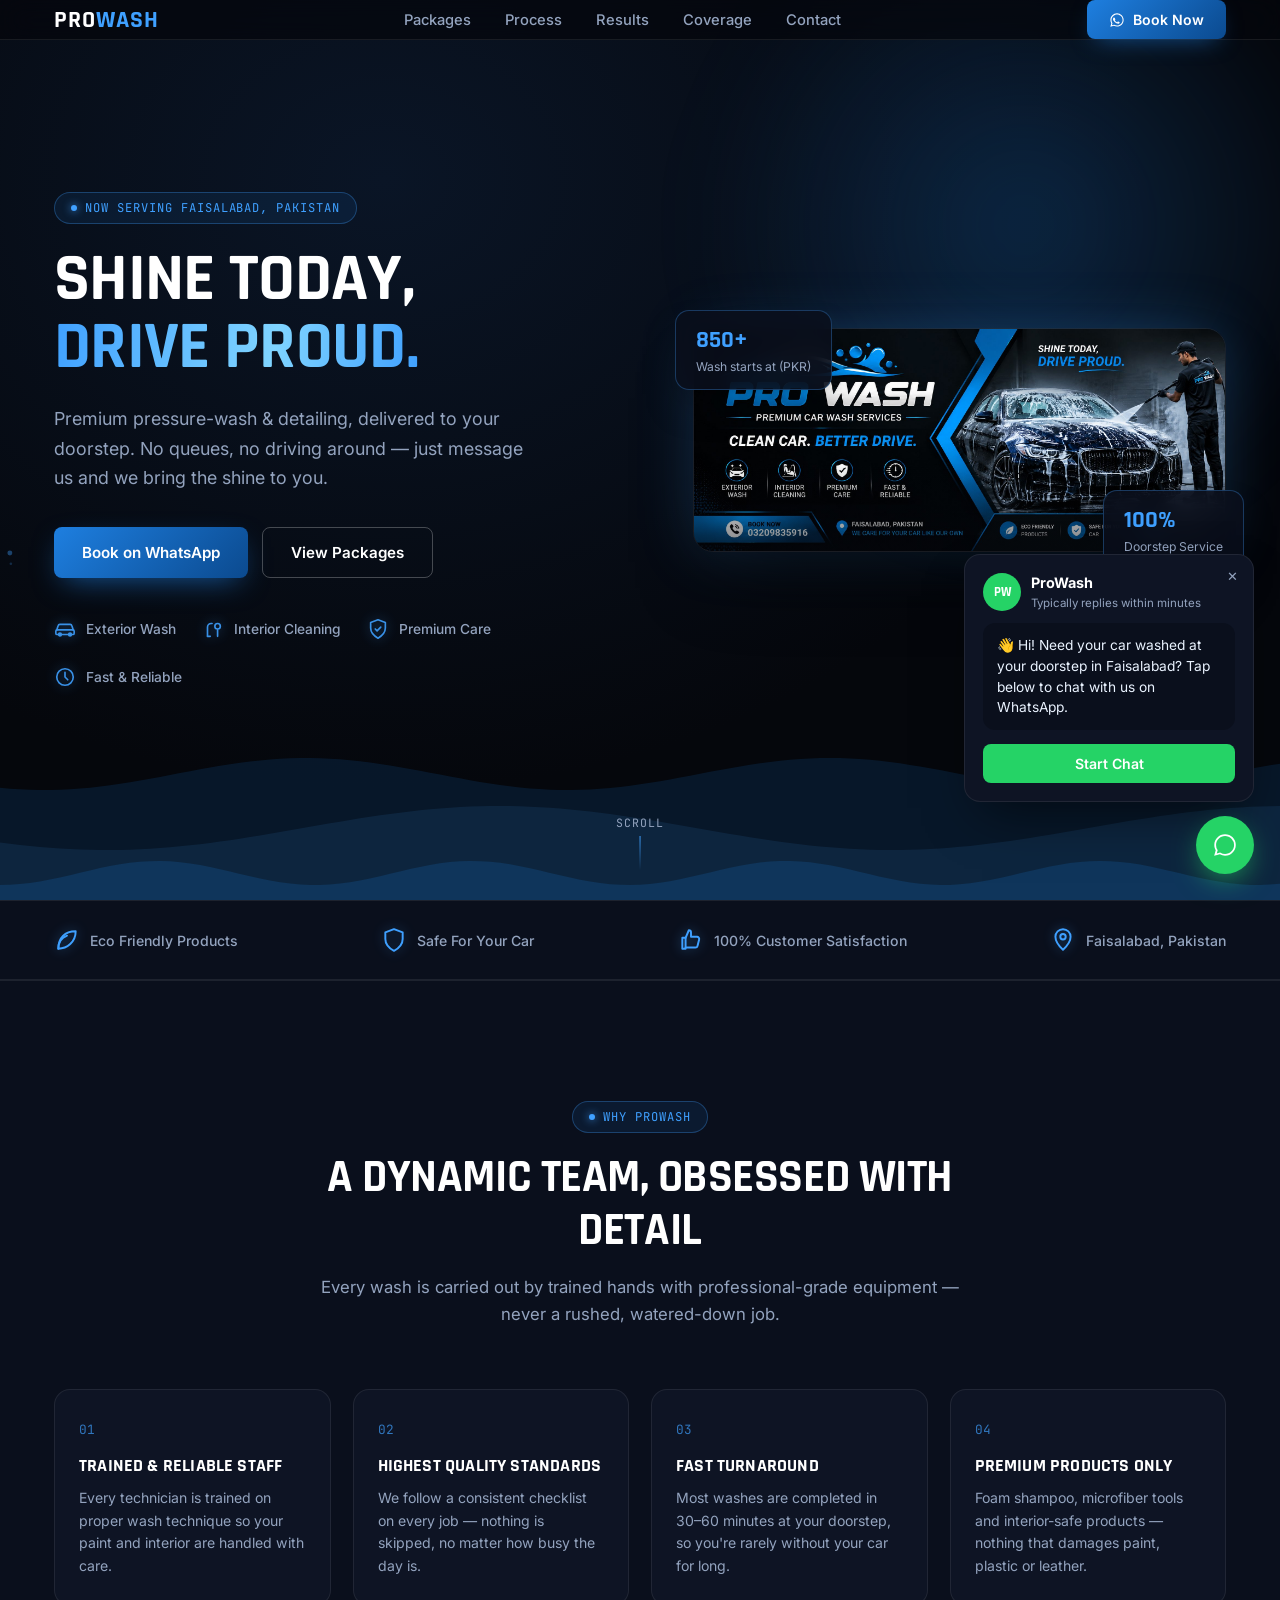
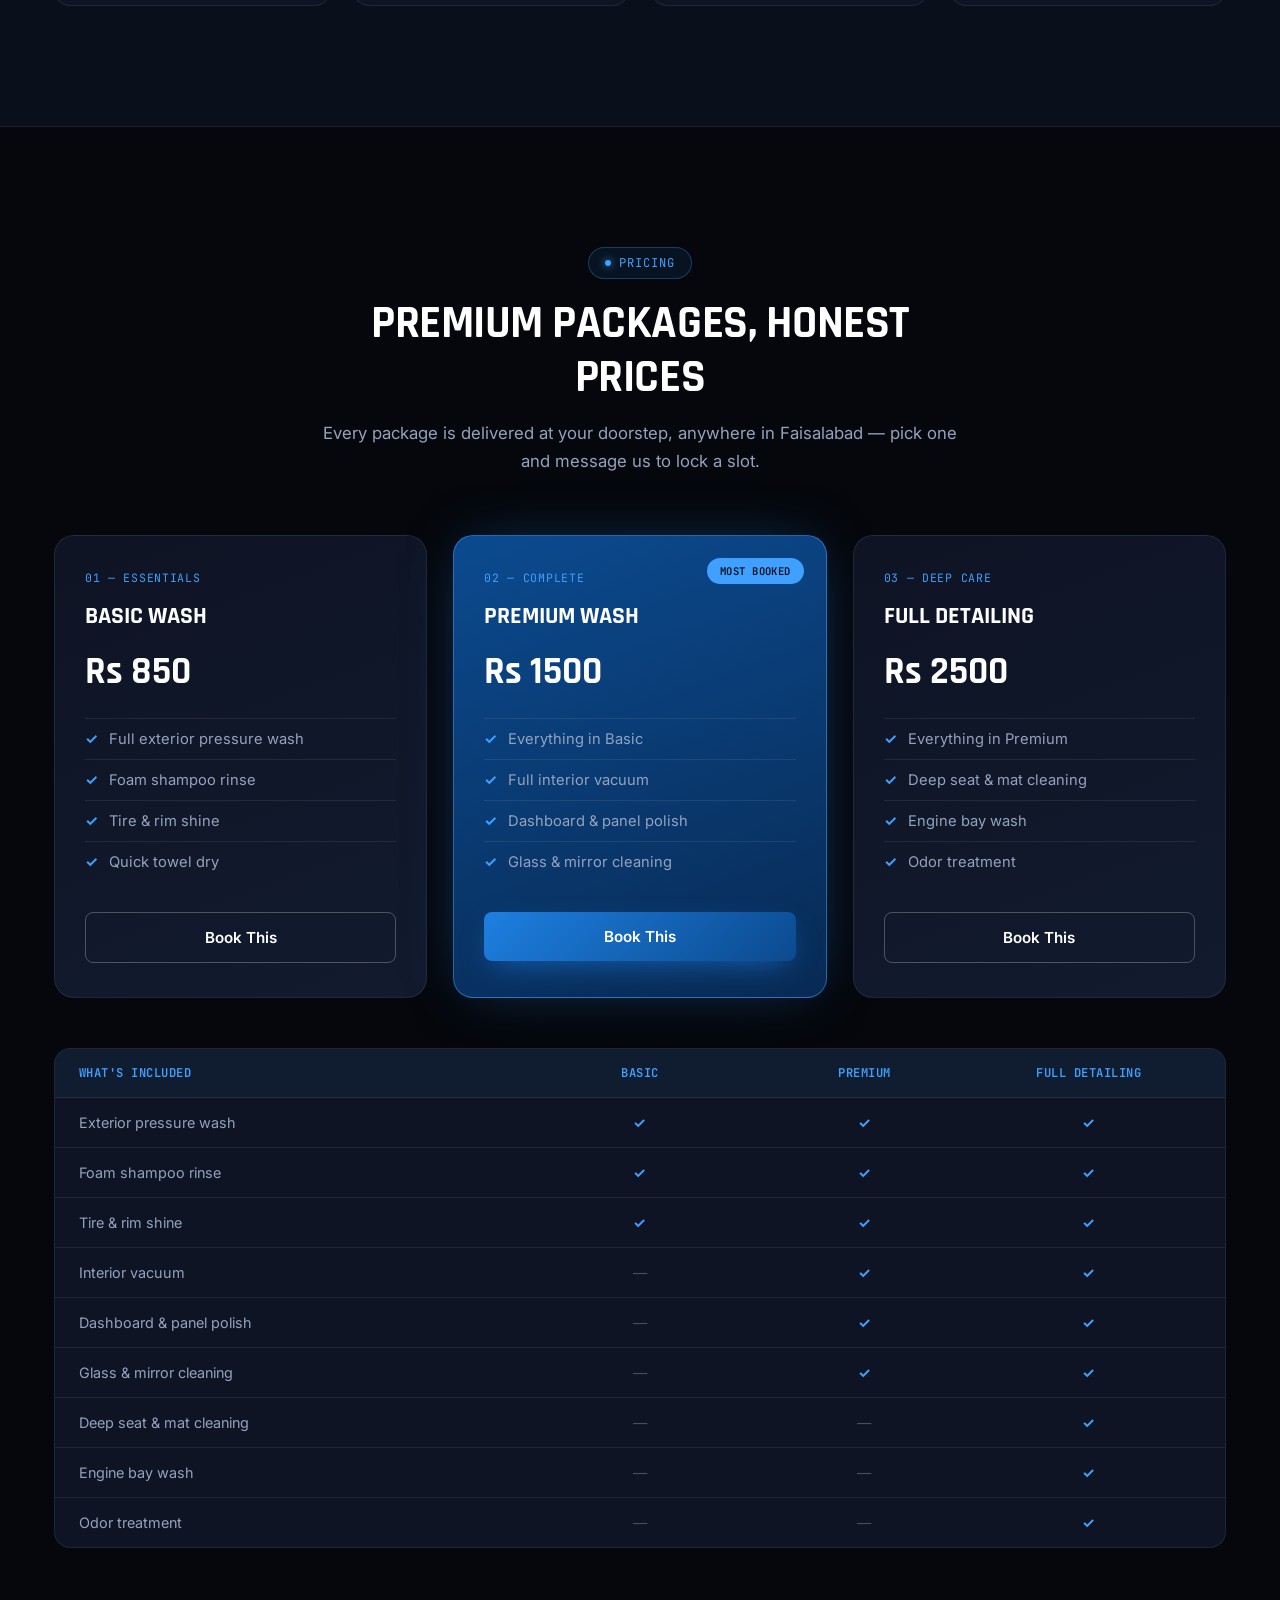
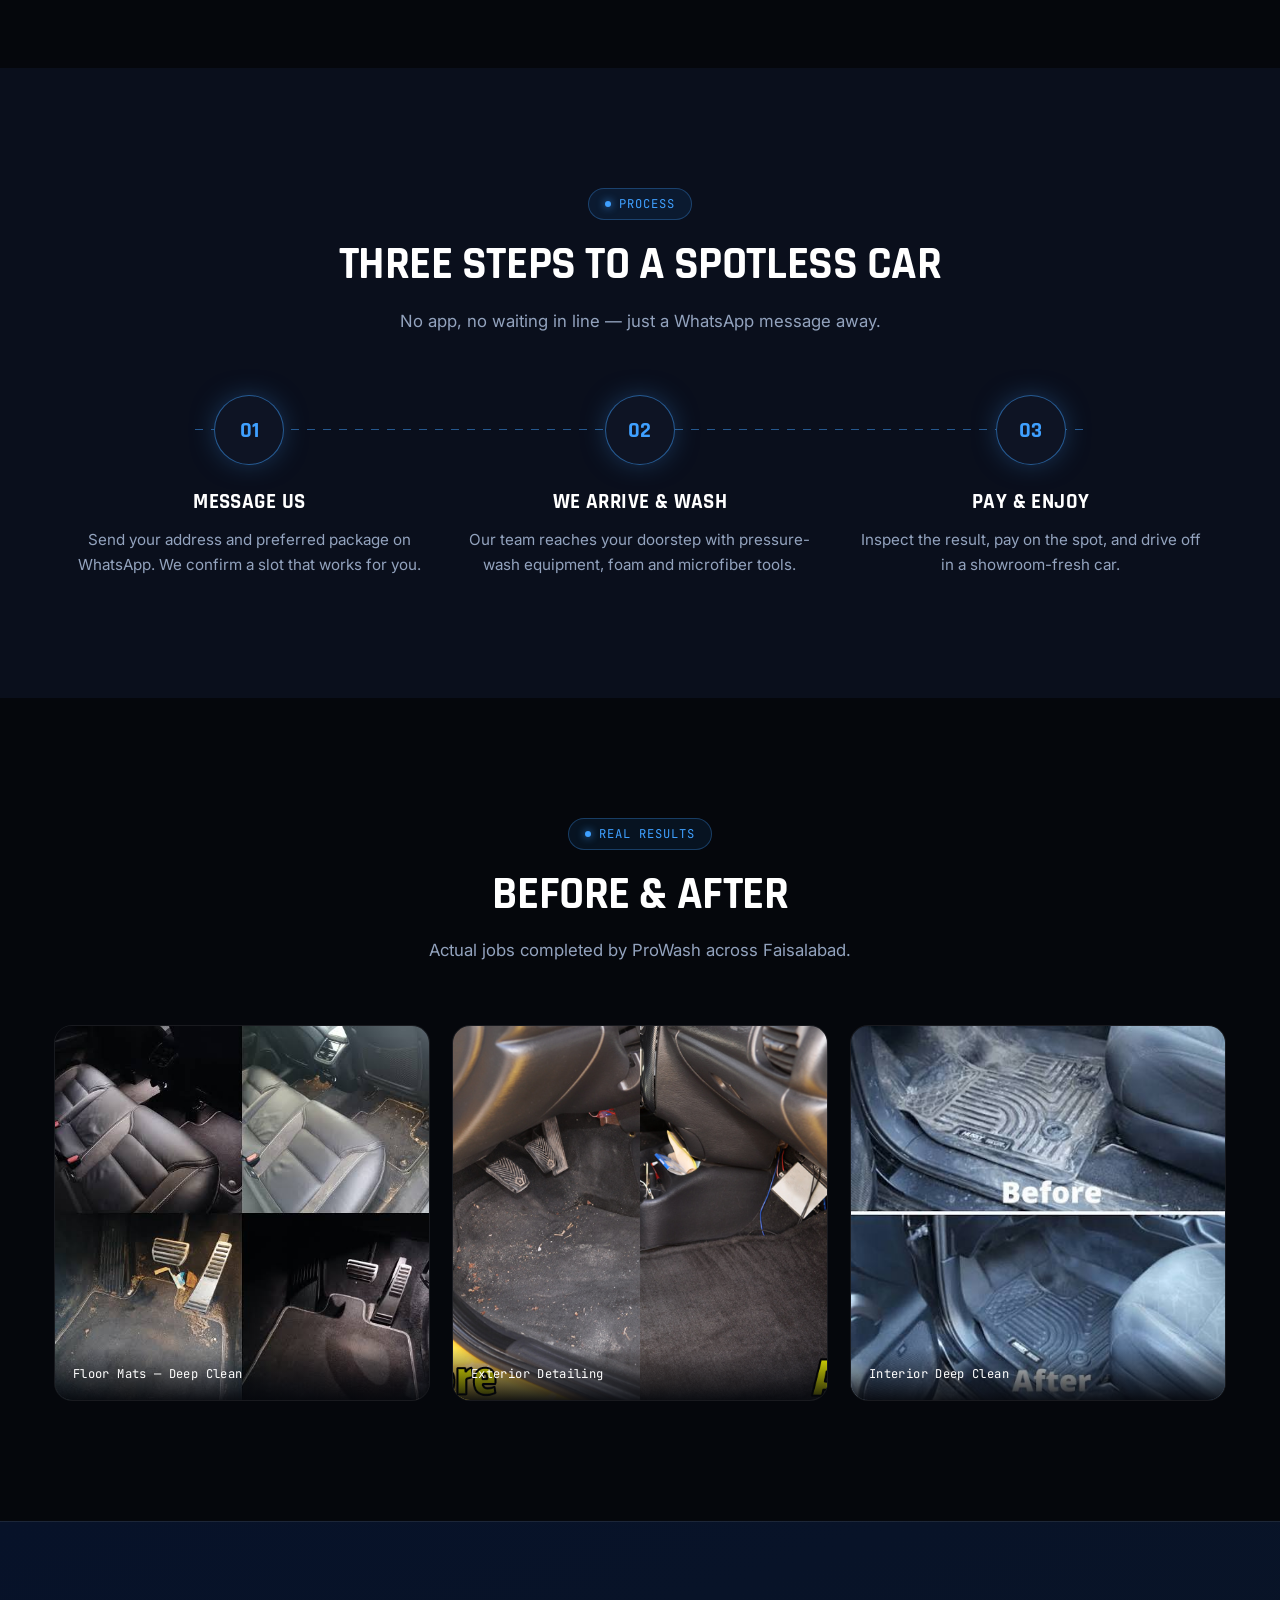
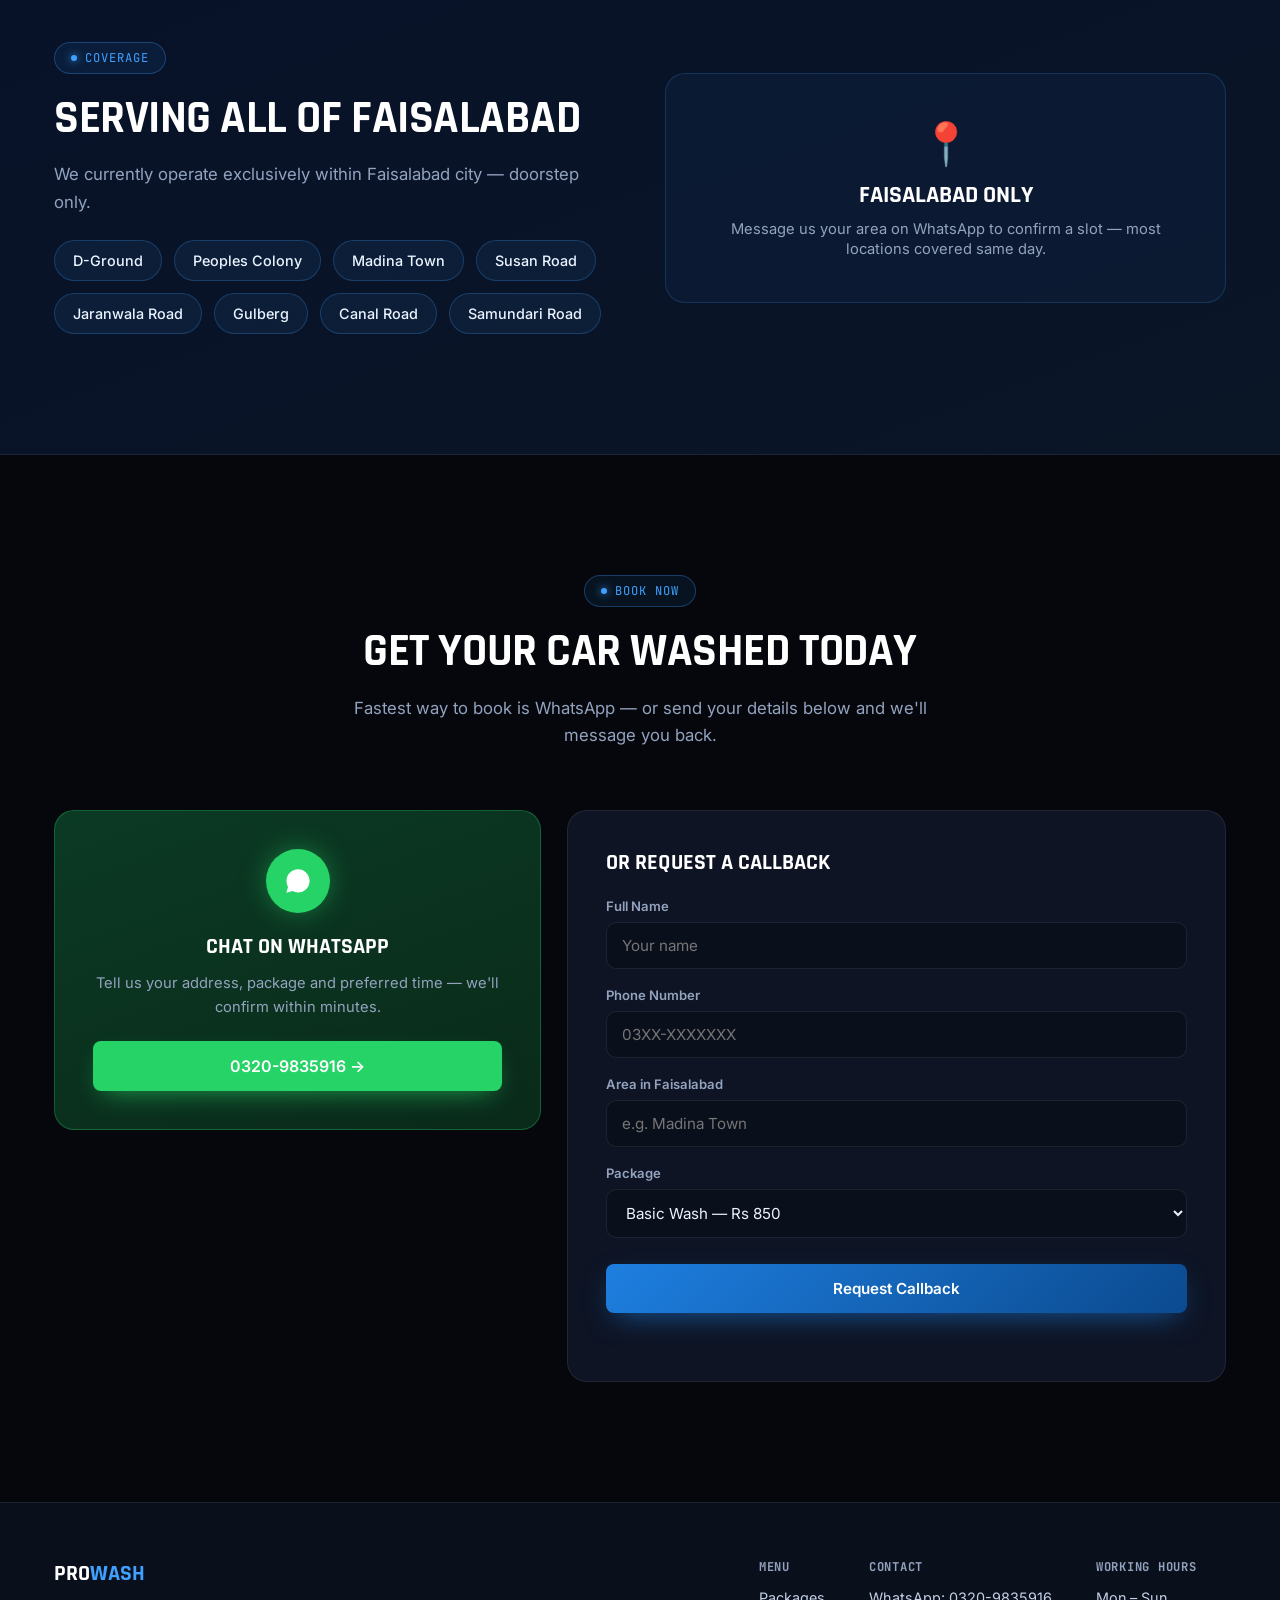
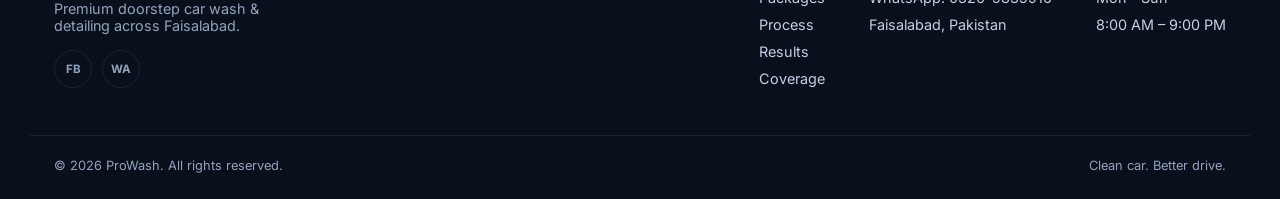
==== index.html @ 686633c8 "Add files via upload" ====
<!DOCTYPE html>
<html lang="en">
<head>
<meta charset="UTF-8">
<meta name="viewport" content="width=device-width, initial-scale=1.0">
<title>ProWash — Premium Doorstep Car Wash | Faisalabad</title>
<meta name="description" content="ProWash brings premium car wash & detailing to your doorstep anywhere in Faisalabad. Exterior wash, interior detailing, full valeting — book on WhatsApp.">
<link rel="icon" href="assets/images/favicon.png">
<link rel="preconnect" href="https://fonts.googleapis.com">
<link rel="preconnect" href="https://fonts.gstatic.com" crossorigin>
<link href="https://fonts.googleapis.com/css2?family=Rajdhani:wght@500;600;700&family=Inter:wght@400;500;600;700&family=JetBrains+Mono:wght@400;500;600&display=swap" rel="stylesheet">
<link rel="stylesheet" href="css/style.css">
</head>
<body>

<div class="loader" id="loader"><div class="loader-car">PRO<span>WASH</span></div></div>

<header id="header">
  <nav class="wrap">
    <a href="#top" class="logo">PRO<span>WASH</span></a>
    <div class="nav-links">
      <a href="#services">Packages</a>
      <a href="#how">Process</a>
      <a href="#gallery">Results</a>
      <a href="#area">Coverage</a>
      <a href="#book">Contact</a>
    </div>
    <a class="nav-cta" href="https://wa.me/923209835916?text=Hi%20ProWash%2C%20I%27d%20like%20to%20book%20a%20car%20wash" target="_blank" rel="noopener">
      <svg width="16" height="16" viewBox="0 0 24 24" fill="currentColor"><path d="M12.04 2c-5.46 0-9.91 4.45-9.91 9.91 0 1.75.46 3.45 1.32 4.95L2 22l5.25-1.38a9.9 9.9 0 0 0 4.79 1.22h.01c5.46 0 9.9-4.45 9.9-9.91 0-2.65-1.03-5.14-2.9-7.01A9.82 9.82 0 0 0 12.04 2m0 1.67c2.24 0 4.35.87 5.93 2.46a8.23 8.23 0 0 1 2.43 5.87c0 4.59-3.74 8.32-8.35 8.32a8.3 8.3 0 0 1-4.23-1.15l-.3-.18-3.12.82.83-3.04-.2-.31a8.23 8.23 0 0 1-1.28-4.43c0-4.59 3.74-8.36 8.29-8.36m-4.6 4.76c-.16 0-.42.06-.64.31-.22.24-.85.83-.85 2.02s.87 2.34.99 2.5c.12.16 1.7 2.72 4.2 3.71 2.08.83 2.5.66 2.95.62.45-.04 1.46-.6 1.66-1.17.2-.58.2-1.08.14-1.18-.06-.1-.22-.16-.45-.28-.24-.12-1.4-.7-1.61-.78-.22-.08-.38-.12-.53.12-.16.24-.61.78-.75.94-.14.16-.27.18-.51.06-.24-.12-1.02-.38-1.94-1.2-.72-.64-1.2-1.44-1.35-1.68-.14-.24-.02-.37.1-.49.12-.12.24-.28.36-.42.12-.14.16-.24.24-.4.08-.16.04-.31-.02-.43-.06-.12-.53-1.3-.74-1.78-.19-.46-.39-.4-.53-.4h-.02"/></svg>
      Book Now
    </a>
    <button class="burger" id="burger" aria-label="Menu">☰</button>
  </nav>
  <div class="mobile-menu" id="mobileMenu">
    <a href="#services">Packages</a>
    <a href="#how">Process</a>
    <a href="#gallery">Results</a>
    <a href="#area">Coverage</a>
    <a href="#book">Contact</a>
  </div>
</header>

<main id="top">

  <!-- HERO -->
  <section class="hero">
    <canvas id="hero-canvas"></canvas>
    <div class="hero-glow"></div>
    <div class="hero-inner wrap">
      <div class="hero-copy">
        <div class="eyebrow reveal"><span class="dot"></span> Now serving Faisalabad, Pakistan</div>
        <h1 class="reveal">Shine today,<br><span class="grad-text">drive proud.</span></h1>
        <p class="lead reveal">Premium pressure-wash &amp; detailing, delivered to your doorstep. No queues, no driving around — just message us and we bring the shine to you.</p>
        <div class="hero-ctas reveal">
          <a class="btn btn-primary" href="https://wa.me/923209835916?text=Hi%20ProWash%2C%20I%27d%20like%20to%20book%20a%20car%20wash" target="_blank" rel="noopener">Book on WhatsApp</a>
          <a class="btn btn-ghost" href="#services">View Packages</a>
        </div>
        <div class="hero-features reveal">
          <div class="hf"><img src="assets/images/icon-exterior.svg" alt="" width="22" height="22" loading="lazy"><span>Exterior Wash</span></div>
          <div class="hf"><img src="assets/images/icon-interior.svg" alt="" width="22" height="22" loading="lazy"><span>Interior Cleaning</span></div>
          <div class="hf"><img src="assets/images/icon-shield.svg" alt="" width="22" height="22" loading="lazy"><span>Premium Care</span></div>
          <div class="hf"><img src="assets/images/icon-fast.svg" alt="" width="22" height="22" loading="lazy"><span>Fast &amp; Reliable</span></div>
        </div>
      </div>
      <div class="hero-visual reveal">
        <div class="img-frame">
          <img src="assets/images/banner.jpg" alt="ProWash technician foam-washing a car in Faisalabad" loading="eager" class="fade-img">
        </div>
        <div class="float-card fc1">
          <b>850+</b><span>Wash starts at (PKR)</span>
        </div>
        <div class="float-card fc2">
          <b>100%</b><span>Doorstep Service</span>
        </div>
      </div>
    </div>
    <div class="scroll-cue"><span>SCROLL</span><span class="line"></span></div>
  </section>

  <!-- TRUST STRIP -->
  <section class="trust-strip">
    <div class="wrap trust-grid">
      <div class="trust-item reveal"><img src="assets/images/icon-leaf.svg" alt="" width="26" height="26" loading="lazy"><span>Eco Friendly Products</span></div>
      <div class="trust-item reveal"><img src="assets/images/icon-shield2.svg" alt="" width="26" height="26" loading="lazy"><span>Safe For Your Car</span></div>
      <div class="trust-item reveal"><img src="assets/images/icon-thumb.svg" alt="" width="26" height="26" loading="lazy"><span>100% Customer Satisfaction</span></div>
      <div class="trust-item reveal"><img src="assets/images/icon-pin.svg" alt="" width="26" height="26" loading="lazy"><span>Faisalabad, Pakistan</span></div>
    </div>
  </section>

  <!-- WHY CHOOSE US -->
  <section class="why">
    <div class="wrap">
      <div class="section-head reveal">
        <div class="eyebrow"><span class="dot"></span> Why ProWash</div>
        <h2>A dynamic team, obsessed with detail</h2>
        <p>Every wash is carried out by trained hands with professional-grade equipment — never a rushed, watered-down job.</p>
      </div>
      <div class="why-grid">
        <div class="why-card reveal">
          <span class="why-num">01</span>
          <h3>Trained &amp; Reliable Staff</h3>
          <p>Every technician is trained on proper wash technique so your paint and interior are handled with care.</p>
        </div>
        <div class="why-card reveal">
          <span class="why-num">02</span>
          <h3>Highest Quality Standards</h3>
          <p>We follow a consistent checklist on every job — nothing is skipped, no matter how busy the day is.</p>
        </div>
        <div class="why-card reveal">
          <span class="why-num">03</span>
          <h3>Fast Turnaround</h3>
          <p>Most washes are completed in 30–60 minutes at your doorstep, so you're rarely without your car for long.</p>
        </div>
        <div class="why-card reveal">
          <span class="why-num">04</span>
          <h3>Premium Products Only</h3>
          <p>Foam shampoo, microfiber tools and interior-safe products — nothing that damages paint, plastic or leather.</p>
        </div>
      </div>
    </div>
  </section>

  <!-- SERVICES -->
  <section class="services" id="services">
    <div class="wrap">
      <div class="section-head reveal">
        <div class="eyebrow"><span class="dot"></span> Pricing</div>
        <h2>Premium packages, honest prices</h2>
        <p>Every package is delivered at your doorstep, anywhere in Faisalabad — pick one and message us to lock a slot.</p>
      </div>
      <div class="cards3">
        <div class="pcard reveal">
          <span class="ptag">01 — Essentials</span>
          <div class="pname">Basic Wash</div>
          <div class="price">Rs 850</div>
          <ul>
            <li>Full exterior pressure wash</li>
            <li>Foam shampoo rinse</li>
            <li>Tire &amp; rim shine</li>
            <li>Quick towel dry</li>
          </ul>
          <a class="btn btn-ghost" href="https://wa.me/923209835916?text=Hi%2C%20I%27d%20like%20to%20book%20the%20Basic%20Wash%20(Rs%20850)" target="_blank" rel="noopener">Book This</a>
        </div>
        <div class="pcard featured reveal">
          <span class="badge">Most Booked</span>
          <span class="ptag">02 — Complete</span>
          <div class="pname">Premium Wash</div>
          <div class="price">Rs 1500</div>
          <ul>
            <li>Everything in Basic</li>
            <li>Full interior vacuum</li>
            <li>Dashboard &amp; panel polish</li>
            <li>Glass &amp; mirror cleaning</li>
          </ul>
          <a class="btn btn-primary" href="https://wa.me/923209835916?text=Hi%2C%20I%27d%20like%20to%20book%20the%20Premium%20Wash%20(Rs%201500)" target="_blank" rel="noopener">Book This</a>
        </div>
        <div class="pcard reveal">
          <span class="ptag">03 — Deep Care</span>
          <div class="pname">Full Detailing</div>
          <div class="price">Rs 2500</div>
          <ul>
            <li>Everything in Premium</li>
            <li>Deep seat &amp; mat cleaning</li>
            <li>Engine bay wash</li>
            <li>Odor treatment</li>
          </ul>
          <a class="btn btn-ghost" href="https://wa.me/923209835916?text=Hi%2C%20I%27d%20like%20to%20book%20the%20Full%20Detailing%20(Rs%202500)" target="_blank" rel="noopener">Book This</a>
        </div>
      </div>

      <div class="service-table reveal">
        <div class="st-row st-head">
          <span>What's Included</span>
          <span>Basic</span>
          <span>Premium</span>
          <span>Full Detailing</span>
        </div>
        <div class="st-row"><span>Exterior pressure wash</span><span class="yes">✓</span><span class="yes">✓</span><span class="yes">✓</span></div>
        <div class="st-row"><span>Foam shampoo rinse</span><span class="yes">✓</span><span class="yes">✓</span><span class="yes">✓</span></div>
        <div class="st-row"><span>Tire &amp; rim shine</span><span class="yes">✓</span><span class="yes">✓</span><span class="yes">✓</span></div>
        <div class="st-row"><span>Interior vacuum</span><span class="no">—</span><span class="yes">✓</span><span class="yes">✓</span></div>
        <div class="st-row"><span>Dashboard &amp; panel polish</span><span class="no">—</span><span class="yes">✓</span><span class="yes">✓</span></div>
        <div class="st-row"><span>Glass &amp; mirror cleaning</span><span class="no">—</span><span class="yes">✓</span><span class="yes">✓</span></div>
        <div class="st-row"><span>Deep seat &amp; mat cleaning</span><span class="no">—</span><span class="no">—</span><span class="yes">✓</span></div>
        <div class="st-row"><span>Engine bay wash</span><span class="no">—</span><span class="no">—</span><span class="yes">✓</span></div>
        <div class="st-row"><span>Odor treatment</span><span class="no">—</span><span class="no">—</span><span class="yes">✓</span></div>
      </div>
    </div>
  </section>

  <!-- HOW -->
  <section class="how" id="how">
    <div class="wrap">
      <div class="section-head reveal">
        <div class="eyebrow"><span class="dot"></span> Process</div>
        <h2>Three steps to a spotless car</h2>
        <p>No app, no waiting in line — just a WhatsApp message away.</p>
      </div>
      <div class="steps">
        <div class="step reveal">
          <div class="num">01</div>
          <h3>Message Us</h3>
          <p>Send your address and preferred package on WhatsApp. We confirm a slot that works for you.</p>
        </div>
        <div class="step reveal">
          <div class="num">02</div>
          <h3>We Arrive &amp; Wash</h3>
          <p>Our team reaches your doorstep with pressure-wash equipment, foam and microfiber tools.</p>
        </div>
        <div class="step reveal">
          <div class="num">03</div>
          <h3>Pay &amp; Enjoy</h3>
          <p>Inspect the result, pay on the spot, and drive off in a showroom-fresh car.</p>
        </div>
      </div>
    </div>
  </section>

  <!-- GALLERY -->
  <section class="gallery" id="gallery">
    <div class="wrap">
      <div class="section-head reveal">
        <div class="eyebrow"><span class="dot"></span> Real Results</div>
        <h2>Before &amp; after</h2>
        <p>Actual jobs completed by ProWash across Faisalabad.</p>
      </div>
      <div class="gal-grid">
        <div class="gal-item reveal">
          <img src="assets/images/images__2_.jpg" alt="Car floor mats before and after cleaning" loading="lazy" class="fade-img">
          <div class="gcap">Floor Mats — Deep Clean</div>
        </div>
        <div class="gal-item reveal">
          <img src="assets/images/auto-cleaning-before-after.jpg" alt="Car boot and tail light before and after detailing" loading="lazy" class="fade-img">
          <div class="gcap">Exterior Detailing</div>
        </div>
        <div class="gal-item reveal">
          <img src="assets/images/images__3_.jpg" alt="Car foot well before and after cleaning" loading="lazy" class="fade-img">
          <div class="gcap">Interior Deep Clean</div>
        </div>
      </div>
    </div>
  </section>

  <!-- AREA -->
  <section class="area" id="area">
    <div class="wrap area-grid">
      <div>
        <div class="section-head reveal" style="text-align:left;margin:0 0 24px;">
          <div class="eyebrow"><span class="dot"></span> Coverage</div>
          <h2>Serving all of Faisalabad</h2>
          <p>We currently operate exclusively within Faisalabad city — doorstep only.</p>
        </div>
        <div class="area-list reveal">
          <span class="area-chip">D-Ground</span>
          <span class="area-chip">Peoples Colony</span>
          <span class="area-chip">Madina Town</span>
          <span class="area-chip">Susan Road</span>
          <span class="area-chip">Jaranwala Road</span>
          <span class="area-chip">Gulberg</span>
          <span class="area-chip">Canal Road</span>
          <span class="area-chip">Samundari Road</span>
        </div>
      </div>
      <div class="area-visual reveal">
        <div class="pin">📍</div>
        <b>Faisalabad Only</b>
        <span>Message us your area on WhatsApp to confirm a slot — most locations covered same day.</span>
      </div>
    </div>
  </section>

  <!-- BOOKING -->
  <section class="booking" id="book">
    <div class="wrap">
      <div class="section-head reveal">
        <div class="eyebrow"><span class="dot"></span> Book Now</div>
        <h2>Get your car washed today</h2>
        <p>Fastest way to book is WhatsApp — or send your details below and we'll message you back.</p>
      </div>
      <div class="book-grid">
        <div class="wa-card reveal">
          <div class="icon">
            <svg width="28" height="28" viewBox="0 0 24 24" fill="currentColor"><path d="M12.04 2c-5.46 0-9.91 4.45-9.91 9.91 0 1.75.46 3.45 1.32 4.95L2 22l5.25-1.38a9.9 9.9 0 0 0 4.79 1.22h.01c5.46 0 9.9-4.45 9.9-9.91 0-2.65-1.03-5.14-2.9-7.01A9.82 9.82 0 0 0 12.04 2"/></svg>
          </div>
          <h3>Chat on WhatsApp</h3>
          <p>Tell us your address, package and preferred time — we'll confirm within minutes.</p>
          <a class="wa-btn" href="https://wa.me/923209835916?text=Hi%20ProWash%2C%20I%27d%20like%20to%20book%20a%20car%20wash" target="_blank" rel="noopener">0320-9835916 →</a>
        </div>
        <div class="form-card reveal">
          <h3>Or request a callback</h3>
          <form action="https://formspree.io/f/mqerlodj" method="POST" id="bookForm">
            <div class="form-row">
              <label>Full Name</label>
              <input type="text" name="name" placeholder="Your name" required>
            </div>
            <div class="form-row">
              <label>Phone Number</label>
              <input type="tel" name="phone" placeholder="03XX-XXXXXXX" required>
            </div>
            <div class="form-row">
              <label>Area in Faisalabad</label>
              <input type="text" name="area" placeholder="e.g. Madina Town" required>
            </div>
            <div class="form-row">
              <label>Package</label>
              <select name="package">
                <option>Basic Wash — Rs 850</option>
                <option>Premium Wash — Rs 1500</option>
                <option>Full Detailing — Rs 2500</option>
              </select>
            </div>
            <button class="btn btn-primary" type="submit">Request Callback</button>
            <p class="form-status" id="formStatus"></p>
          </form>
        </div>
      </div>
    </div>
  </section>

</main>

<footer>
  <div class="wrap foot-grid">
    <div>
      <div class="foot-logo">PRO<span>WASH</span></div>
      <p>Premium doorstep car wash &amp; detailing across Faisalabad.</p>
      <div class="foot-social">
        <a href="https://www.facebook.com/profile.php?id=61592198367920" aria-label="Facebook" target="_blank" rel="noopener">FB</a>
        <a href="https://wa.me/923209835916" aria-label="WhatsApp" target="_blank" rel="noopener">WA</a>
      </div>
    </div>
    <div class="foot-links">
      <div class="foot-col">
        <h4>Menu</h4>
        <a href="#services">Packages</a>
        <a href="#how">Process</a>
        <a href="#gallery">Results</a>
        <a href="#area">Coverage</a>
      </div>
      <div class="foot-col">
        <h4>Contact</h4>
        <a href="https://wa.me/923209835916" target="_blank" rel="noopener">WhatsApp: 0320-9835916</a>
        <p>Faisalabad, Pakistan</p>
      </div>
      <div class="foot-col">
        <h4>Working Hours</h4>
        <p>Mon – Sun</p>
        <p>8:00 AM – 9:00 PM</p>
      </div>
    </div>
  </div>
  <div class="wrap foot-bottom">
    <span>© 2026 ProWash. All rights reserved.</span>
    <span>Clean car. Better drive.</span>
  </div>
</footer>

<div class="wa-widget" id="waWidget">
  <div class="wa-bubble" id="waBubble">
    <button class="wa-bubble-close" id="waBubbleClose" aria-label="Close">✕</button>
    <div class="wa-bubble-head">
      <div class="wa-avatar">PW</div>
      <div>
        <b>ProWash</b>
        <span>Typically replies within minutes</span>
      </div>
    </div>
    <div class="wa-bubble-msg">
      👋 Hi! Need your car washed at your doorstep in Faisalabad? Tap below to chat with us on WhatsApp.
    </div>
    <a class="wa-bubble-btn" href="https://wa.me/923209835916?text=Hi%20ProWash%2C%20I%27d%20like%20to%20book%20a%20car%20wash" target="_blank" rel="noopener">Start Chat</a>
  </div>
  <a class="wa-float" href="https://wa.me/923209835916?text=Hi%20ProWash%2C%20I%27d%20like%20to%20book%20a%20car%20wash" target="_blank" rel="noopener" aria-label="Chat on WhatsApp">
    <svg width="26" height="26" viewBox="0 0 24 24" fill="currentColor"><path d="M12.04 2c-5.46 0-9.91 4.45-9.91 9.91 0 1.75.46 3.45 1.32 4.95L2 22l5.25-1.38a9.9 9.9 0 0 0 4.79 1.22h.01c5.46 0 9.9-4.45 9.9-9.91 0-2.65-1.03-5.14-2.9-7.01A9.82 9.82 0 0 0 12.04 2m0 1.67c2.24 0 4.35.87 5.93 2.46a8.23 8.23 0 0 1 2.43 5.87c0 4.59-3.74 8.32-8.35 8.32a8.3 8.3 0 0 1-4.23-1.15l-.3-.18-3.12.82.83-3.04-.2-.31a8.23 8.23 0 0 1-1.28-4.43c0-4.59 3.74-8.36 8.29-8.36"/></svg>
  </a>
</div>

<!-- LIGHTBOX -->
<div class="lightbox" id="lightbox">
  <button class="lightbox-close" id="lightboxClose" aria-label="Close image">✕</button>
  <img src="" alt="" id="lightboxImg">
</div>

<script src="js/main.js" defer></script>
</body>
</html>
---- css/style.css ----
/* ==========================================================
   ProWash — Premium theme
   ========================================================== */
:root{
  --bg: #05070C;
  --bg-soft: #0A0F1C;
  --panel: #0E1424;
  --panel-2: #121A2E;
  --blue: #1E7FE0;
  --blue-bright: #3FA0FF;
  --blue-deep: #0B4A8F;
  --ice: #EAF3FF;
  --white: #FFFFFF;
  --muted: #93A3BE;
  --line: rgba(255,255,255,0.08);
  --font-display: 'Rajdhani', sans-serif;
  --font-body: 'Inter', sans-serif;
  --font-mono: 'JetBrains Mono', monospace;
  --shadow-glow: 0 0 60px -10px rgba(63,160,255,0.35);
}
*{margin:0;padding:0;box-sizing:border-box;}
html{scroll-behavior:smooth;}
body{
  font-family:var(--font-body);
  background:var(--bg);
  color:var(--ice);
  overflow-x:hidden;
  -webkit-font-smoothing:antialiased;
}
img{max-width:100%;display:block;}
a{text-decoration:none;color:inherit;}
.wrap{max-width:1220px;margin:0 auto;padding:0 24px;}
::selection{background:var(--blue);color:#fff;}

/* image fade-in on load */
.fade-img{opacity:0;transition:opacity .6s ease;}
.fade-img.loaded{opacity:1;}

/* ---------- LOADER ---------- */
.loader{
  position:fixed;inset:0;background:var(--bg);z-index:9999;
  display:flex;align-items:center;justify-content:center;
  transition:opacity .5s ease, visibility .5s ease;
}
.loader.hide{opacity:0;visibility:hidden;}
.loader-car{
  font-family:var(--font-display);font-weight:700;font-size:2rem;letter-spacing:0.08em;
  color:#fff;position:relative;
}
.loader-car span{color:var(--blue-bright);}
.loader-car::after{
  content:'';position:absolute;left:0;bottom:-10px;height:2px;width:100%;
  background:var(--blue-bright);
  animation:loadbar 1.1s ease-in-out infinite;
  box-shadow:0 0 12px var(--blue-bright);
}
@keyframes loadbar{
  0%{transform:scaleX(0);transform-origin:left;}
  50%{transform:scaleX(1);transform-origin:left;}
  51%{transform-origin:right;}
  100%{transform:scaleX(0);transform-origin:right;}
}

/* ---------- HEADER ---------- */
header{
  position:fixed;top:0;left:0;right:0;z-index:100;
  background:rgba(5,7,12,0.7);
  backdrop-filter:blur(14px);
  border-bottom:1px solid var(--line);
  transition:background .3s ease, border-color .3s ease;
}
header.scrolled{background:rgba(5,7,12,0.92);}
nav{
  display:flex;align-items:center;justify-content:space-between;
  padding:18px 24px;max-width:1220px;margin:0 auto;
}
.logo{
  font-family:var(--font-display);font-weight:700;font-size:1.5rem;letter-spacing:0.04em;
  color:#fff;
}
.logo span{color:var(--blue-bright);}
.nav-links{display:flex;gap:34px;font-weight:500;font-size:0.92rem;color:var(--muted);}
.nav-links a{position:relative;transition:color .2s ease;}
.nav-links a::after{
  content:'';position:absolute;bottom:-6px;left:0;width:0;height:1px;background:var(--blue-bright);
  transition:width .25s ease;
}
.nav-links a:hover{color:#fff;}
.nav-links a:hover::after{width:100%;}
.nav-cta{
  background:linear-gradient(135deg,var(--blue),var(--blue-deep));color:#fff;padding:11px 22px;border-radius:8px;
  font-weight:600;font-size:0.88rem;display:flex;align-items:center;gap:8px;
  box-shadow:0 8px 24px -10px rgba(30,127,224,0.7);transition:transform .2s ease, box-shadow .2s ease;
}
.nav-cta:hover{transform:translateY(-2px);box-shadow:0 12px 30px -8px rgba(30,127,224,0.9);}
.burger{display:none;font-size:1.5rem;color:#fff;background:none;border:none;cursor:pointer;}
.mobile-menu{
  display:none;flex-direction:column;background:var(--bg-soft);border-top:1px solid var(--line);
  padding:16px 24px;gap:16px;
}
.mobile-menu.open{display:flex;}
.mobile-menu a{color:var(--muted);font-weight:500;font-size:0.95rem;}

/* ---------- HERO ---------- */
.hero{
  position:relative;min-height:100vh;display:flex;align-items:center;
  padding-top:100px;overflow:hidden;
  background:radial-gradient(ellipse at 30% 20%, #0A1526 0%, var(--bg) 60%);
}
#hero-canvas{position:absolute;inset:0;width:100%;height:100%;z-index:0;opacity:0.85;}
.hero-glow{
  position:absolute;top:-10%;right:-10%;width:60%;height:70%;
  background:radial-gradient(circle, rgba(30,127,224,0.25), transparent 65%);
  filter:blur(40px);z-index:0;pointer-events:none;
}
.hero-inner{
  position:relative;z-index:2;display:grid;grid-template-columns:1.05fr 0.95fr;gap:50px;align-items:center;width:100%;
}
.eyebrow{
  font-family:var(--font-mono);font-size:0.76rem;letter-spacing:0.08em;text-transform:uppercase;
  color:var(--blue-bright);background:rgba(30,127,224,0.1);border:1px solid rgba(63,160,255,0.3);
  display:inline-flex;align-items:center;gap:8px;padding:7px 16px;border-radius:100px;margin-bottom:22px;
}
.eyebrow .dot{width:6px;height:6px;border-radius:50%;background:var(--blue-bright);box-shadow:0 0 8px var(--blue-bright);animation:pulse 2s infinite;}
@keyframes pulse{
  0%{box-shadow:0 0 0 0 rgba(63,160,255,0.6);}
  70%{box-shadow:0 0 0 10px rgba(63,160,255,0);}
  100%{box-shadow:0 0 0 0 rgba(63,160,255,0);}
}
h1{
  font-family:var(--font-display);font-weight:700;font-size:clamp(2.6rem,5.2vw,4.4rem);
  line-height:1.02;letter-spacing:-0.01em;color:#fff;margin-bottom:22px;text-transform:uppercase;
}
.grad-text{
  background:linear-gradient(100deg, var(--blue-bright), #7FD4FF 60%, var(--blue-bright));
  -webkit-background-clip:text;background-clip:text;color:transparent;
}
.lead{
  font-size:1.12rem;color:var(--muted);max-width:490px;line-height:1.65;margin-bottom:34px;
}
.hero-ctas{display:flex;gap:14px;flex-wrap:wrap;margin-bottom:40px;}
.btn{
  padding:15px 28px;border-radius:8px;font-weight:600;font-size:0.95rem;
  display:inline-flex;align-items:center;gap:8px;transition:all .2s ease;cursor:pointer;border:none;
  font-family:var(--font-body);
}
.btn-primary{
  background:linear-gradient(135deg,var(--blue),var(--blue-deep));color:#fff;
  box-shadow:0 10px 30px -10px rgba(30,127,224,0.7);
}
.btn-primary:hover{transform:translateY(-3px);box-shadow:0 16px 36px -8px rgba(30,127,224,0.9);}
.btn-ghost{background:transparent;color:#fff;border:1.5px solid rgba(255,255,255,0.25);}
.btn-ghost:hover{border-color:var(--blue-bright);background:rgba(63,160,255,0.08);transform:translateY(-3px);}
.hero-features{display:flex;flex-wrap:wrap;gap:26px;}
.hf{display:flex;align-items:center;gap:10px;font-size:0.86rem;color:var(--muted);font-weight:500;}
.hf img{opacity:0.9;filter:drop-shadow(0 0 6px rgba(63,160,255,0.5));}

.hero-visual{position:relative;z-index:2;}
.img-frame{
  border-radius:20px;overflow:hidden;border:1px solid var(--line);
  box-shadow:0 40px 80px -30px rgba(0,0,0,0.7), var(--shadow-glow);
  position:relative;
}
.img-frame::after{
  content:'';position:absolute;inset:0;
  background:linear-gradient(180deg, transparent 60%, rgba(5,7,12,0.5));
  pointer-events:none;
}
.img-frame img{width:100%;height:auto;object-fit:cover;}
.float-card{
  position:absolute;background:rgba(10,15,28,0.85);backdrop-filter:blur(12px);
  border:1px solid rgba(63,160,255,0.3);border-radius:14px;padding:14px 20px;
  box-shadow:0 20px 40px -16px rgba(0,0,0,0.6);
}
.float-card b{font-family:var(--font-display);font-size:1.5rem;color:var(--blue-bright);display:block;}
.float-card span{font-size:0.76rem;color:var(--muted);}
.fc1{top:-18px;left:-18px;}
.fc2{bottom:-18px;right:-18px;}

.scroll-cue{
  position:absolute;bottom:30px;left:50%;transform:translateX(-50%);z-index:2;
  display:flex;flex-direction:column;align-items:center;gap:6px;color:var(--muted);font-size:0.72rem;
  font-family:var(--font-mono);letter-spacing:0.1em;
}
.scroll-cue .line{width:1px;height:34px;background:linear-gradient(var(--blue-bright),transparent);animation:dropdown 1.8s infinite;}
@keyframes dropdown{
  0%{transform:scaleY(0);transform-origin:top;}
  50%{transform:scaleY(1);transform-origin:top;}
  51%{transform-origin:bottom;}
  100%{transform:scaleY(0);transform-origin:bottom;}
}

/* ---------- TRUST STRIP ---------- */
.trust-strip{background:var(--bg-soft);border-top:1px solid var(--line);border-bottom:1px solid var(--line);padding:26px 0;}
.trust-grid{display:flex;justify-content:space-between;flex-wrap:wrap;gap:20px;}
.trust-item{display:flex;align-items:center;gap:10px;font-size:0.88rem;color:var(--muted);font-weight:500;}
.trust-item img{filter:drop-shadow(0 0 6px rgba(63,160,255,0.4));}

/* ---------- SECTION SHARED ---------- */
section{padding:120px 0;position:relative;}
.section-head{max-width:640px;margin:0 auto 60px;text-align:center;}
.section-head .eyebrow{margin-bottom:18px;}
.section-head h2{
  font-family:var(--font-display);font-weight:700;font-size:clamp(2rem,3.8vw,2.9rem);
  color:#fff;letter-spacing:-0.01em;line-height:1.15;margin-bottom:16px;text-transform:uppercase;
}
.section-head p{color:var(--muted);font-size:1.05rem;line-height:1.65;}

/* ---------- WHY CHOOSE US ---------- */
.why{background:var(--bg-soft);border-top:1px solid var(--line);border-bottom:1px solid var(--line);}
.why-grid{display:grid;grid-template-columns:repeat(4,1fr);gap:22px;}
.why-card{
  background:var(--panel);border:1px solid var(--line);border-radius:16px;padding:28px 24px;
  transition:transform .3s ease, border-color .3s ease;
}
.why-card:hover{transform:translateY(-6px);border-color:rgba(63,160,255,0.35);}
.why-num{
  font-family:var(--font-mono);font-size:0.8rem;color:var(--blue-bright);
  display:inline-block;margin-bottom:16px;opacity:0.7;
}
.why-card h3{font-family:var(--font-display);font-size:1.15rem;color:#fff;margin-bottom:10px;text-transform:uppercase;letter-spacing:0.01em;}
.why-card p{color:var(--muted);font-size:0.88rem;line-height:1.6;}

/* ---------- SERVICE TABLE ---------- */
.service-table{
  margin-top:50px;border:1px solid var(--line);border-radius:16px;overflow:hidden;
  background:var(--panel);
}
.st-row{
  display:grid;grid-template-columns:2fr 1fr 1fr 1fr;align-items:center;
  padding:16px 24px;border-bottom:1px solid var(--line);font-size:0.9rem;color:var(--ice);
}
.st-row:last-child{border-bottom:none;}
.st-row span{text-align:center;}
.st-row span:first-child{text-align:left;color:var(--muted);}
.st-head{
  background:rgba(63,160,255,0.06);font-family:var(--font-mono);font-size:0.76rem;
  text-transform:uppercase;letter-spacing:0.04em;color:var(--blue-bright);font-weight:600;
}
.st-head span:first-child{color:var(--blue-bright);}
.st-row .yes{color:var(--blue-bright);font-weight:700;}
.st-row .no{color:rgba(147,163,190,0.4);}

/* ---------- SERVICES ---------- */
.cards3{display:grid;grid-template-columns:repeat(3,1fr);gap:26px;}
.pcard{
  border:1px solid var(--line);border-radius:20px;padding:34px 30px;
  background:linear-gradient(160deg, var(--panel), var(--panel-2));
  position:relative;overflow:hidden;transition:transform .3s ease, box-shadow .3s ease, border-color .3s ease;
}
.pcard:hover{transform:translateY(-8px);box-shadow:0 30px 60px -24px rgba(0,0,0,0.6);border-color:rgba(63,160,255,0.35);}
.pcard.featured{
  background:linear-gradient(160deg, var(--blue-deep) 0%, #082A54 100%);
  border-color:rgba(63,160,255,0.5);box-shadow:0 0 60px -18px rgba(30,127,224,0.5);
}
.pcard .ptag{
  font-family:var(--font-mono);font-size:0.72rem;text-transform:uppercase;letter-spacing:0.06em;
  color:var(--blue-bright);margin-bottom:16px;display:block;
}
.pcard .pname{font-family:var(--font-display);font-weight:700;font-size:1.5rem;margin-bottom:6px;color:#fff;text-transform:uppercase;}
.pcard .price{font-family:var(--font-display);font-size:2.4rem;font-weight:700;margin:16px 0 8px;color:#fff;}
.pcard ul{list-style:none;margin:22px 0 30px;}
.pcard li{
  padding:11px 0;border-top:1px solid var(--line);font-size:0.92rem;
  color:var(--muted);position:relative;padding-left:24px;
}
.pcard li::before{content:'✓';position:absolute;left:0;color:var(--blue-bright);font-weight:700;}
.pcard .btn{width:100%;justify-content:center;}
.pcard .badge{
  position:absolute;top:22px;right:22px;background:var(--blue-bright);color:#04101F;
  font-family:var(--font-mono);font-size:0.66rem;padding:6px 13px;border-radius:100px;font-weight:600;
  text-transform:uppercase;letter-spacing:0.04em;
}

/* ---------- HOW ---------- */
.how{background:var(--bg-soft);}
.steps{display:grid;grid-template-columns:repeat(3,1fr);position:relative;}
.steps::before{
  content:'';position:absolute;top:34px;left:12%;right:12%;height:1px;
  background:repeating-linear-gradient(90deg, rgba(63,160,255,0.5) 0 8px, transparent 8px 16px);
  z-index:0;
}
.step{text-align:center;position:relative;z-index:1;padding:0 20px;}
.step .num{
  width:70px;height:70px;border-radius:50%;background:var(--panel);border:1.5px solid rgba(63,160,255,0.5);
  display:flex;align-items:center;justify-content:center;margin:0 auto 24px;
  font-family:var(--font-display);font-weight:700;font-size:1.4rem;color:var(--blue-bright);
  box-shadow:0 0 30px -8px rgba(63,160,255,0.5);
}
.step h3{font-family:var(--font-display);font-size:1.3rem;margin-bottom:12px;color:#fff;text-transform:uppercase;letter-spacing:0.02em;}
.step p{color:var(--muted);font-size:0.95rem;line-height:1.65;}

/* ---------- GALLERY ---------- */
.gal-grid{display:grid;grid-template-columns:repeat(3,1fr);gap:22px;}
.gal-item{
  position:relative;border-radius:18px;overflow:hidden;aspect-ratio:1/1;
  border:1px solid var(--line);
}
.gal-item img{width:100%;height:100%;object-fit:cover;transition:transform .6s ease;}
.gal-item:hover img{transform:scale(1.07);}
.gal-item .gcap{
  position:absolute;bottom:0;left:0;right:0;padding:18px;
  background:linear-gradient(0deg, rgba(5,7,12,0.92), transparent);
  color:#fff;font-family:var(--font-mono);font-size:0.76rem;letter-spacing:0.03em;
}

/* ---------- AREA ---------- */
.area{background:linear-gradient(160deg,#071229,#0A1526);border-top:1px solid var(--line);border-bottom:1px solid var(--line);}
.area-grid{display:grid;grid-template-columns:1fr 1fr;gap:50px;align-items:center;}
.area-list{display:flex;flex-wrap:wrap;gap:12px;}
.area-chip{
  background:rgba(63,160,255,0.08);border:1px solid rgba(63,160,255,0.25);
  padding:11px 18px;border-radius:100px;font-size:0.9rem;font-weight:500;color:var(--ice);
}
.area-visual{
  background:rgba(63,160,255,0.05);border:1px solid rgba(63,160,255,0.2);border-radius:20px;
  padding:44px;text-align:center;
}
.area-visual .pin{font-size:2.6rem;margin-bottom:12px;}
.area-visual b{font-family:var(--font-display);font-size:1.5rem;display:block;margin-bottom:8px;color:#fff;text-transform:uppercase;}
.area-visual span{color:var(--muted);font-size:0.92rem;}

/* ---------- BOOKING ---------- */
.book-grid{display:grid;grid-template-columns:0.85fr 1.15fr;gap:26px;align-items:start;}
.wa-card{
  background:linear-gradient(160deg,#0B3A24,#0A2A1A);border:1px solid rgba(37,211,102,0.3);border-radius:20px;padding:38px;
  text-align:center;
}
.wa-card .icon{
  width:64px;height:64px;border-radius:50%;background:#25D366;color:#fff;
  display:flex;align-items:center;justify-content:center;margin:0 auto 20px;
  box-shadow:0 0 30px -6px rgba(37,211,102,0.7);
}
.wa-card h3{font-family:var(--font-display);font-size:1.35rem;margin-bottom:12px;color:#fff;text-transform:uppercase;}
.wa-card p{color:var(--muted);font-size:0.92rem;margin-bottom:22px;line-height:1.6;}
.wa-btn{
  background:#25D366;color:#fff;padding:15px 28px;border-radius:8px;font-weight:600;
  display:inline-flex;align-items:center;gap:10px;transition:transform .2s ease;width:100%;justify-content:center;
  box-shadow:0 10px 26px -10px rgba(37,211,102,0.7);
}
.wa-btn:hover{transform:translateY(-3px);}

.form-card{background:var(--panel);border:1px solid var(--line);border-radius:20px;padding:38px;}
.form-card h3{font-family:var(--font-display);font-size:1.35rem;margin-bottom:22px;color:#fff;text-transform:uppercase;}
.form-row{margin-bottom:18px;}
.form-row label{display:block;font-size:0.82rem;font-weight:600;color:var(--muted);margin-bottom:8px;}
.form-row input, .form-row select{
  width:100%;padding:13px 15px;border-radius:10px;border:1px solid var(--line);
  font-family:var(--font-body);font-size:0.95rem;background:var(--bg-soft);color:var(--ice);
  transition:border-color .2s ease;
}
.form-row input:focus, .form-row select:focus{outline:none;border-color:var(--blue-bright);}
.form-card .btn-primary{width:100%;justify-content:center;margin-top:8px;}
.form-status{font-size:0.85rem;color:var(--blue-bright);margin-top:14px;text-align:center;min-height:1.2em;}

/* ---------- FOOTER ---------- */
footer{background:var(--bg-soft);border-top:1px solid var(--line);padding:56px 0 26px;}
.foot-grid{display:flex;justify-content:space-between;align-items:flex-start;flex-wrap:wrap;gap:30px;margin-bottom:38px;}
.foot-logo{font-family:var(--font-display);font-weight:700;font-size:1.4rem;color:#fff;margin-bottom:12px;text-transform:uppercase;}
.foot-logo span{color:var(--blue-bright);}
.foot-grid > div:first-child p{color:var(--muted);font-size:0.9rem;max-width:260px;margin-bottom:16px;}
.foot-social{display:flex;gap:10px;}
.foot-social a{
  width:38px;height:38px;border-radius:50%;border:1px solid var(--line);
  display:flex;align-items:center;justify-content:center;font-size:0.72rem;font-weight:700;
  color:var(--muted);transition:all .2s ease;
}
.foot-social a:hover{border-color:var(--blue-bright);color:var(--blue-bright);}
.foot-links{display:flex;gap:44px;flex-wrap:wrap;}
.foot-col h4{font-size:0.76rem;text-transform:uppercase;letter-spacing:0.06em;color:var(--muted);margin-bottom:14px;font-family:var(--font-mono);}
.foot-col a, .foot-col p{display:block;font-size:0.9rem;margin-bottom:10px;color:#C4D0E5;}
.foot-bottom{border-top:1px solid var(--line);padding-top:22px;font-size:0.8rem;display:flex;justify-content:space-between;flex-wrap:wrap;gap:10px;color:var(--muted);}

/* ---------- WHATSAPP WIDGET ---------- */
.wa-widget{position:fixed;bottom:26px;right:26px;z-index:95;display:flex;flex-direction:column;align-items:flex-end;gap:14px;}
.wa-float{
  position:relative;width:58px;height:58px;border-radius:50%;
  background:#25D366;color:#fff;display:flex;align-items:center;justify-content:center;
  box-shadow:0 10px 30px -8px rgba(37,211,102,0.8);
  animation:floatPulse 2.4s infinite;flex-shrink:0;
}
@keyframes floatPulse{
  0%{box-shadow:0 0 0 0 rgba(37,211,102,0.5), 0 10px 30px -8px rgba(37,211,102,0.8);}
  70%{box-shadow:0 0 0 14px rgba(37,211,102,0), 0 10px 30px -8px rgba(37,211,102,0.8);}
  100%{box-shadow:0 0 0 0 rgba(37,211,102,0), 0 10px 30px -8px rgba(37,211,102,0.8);}
}
.wa-bubble{
  width:290px;max-width:calc(100vw - 52px);background:var(--panel);border:1px solid var(--line);
  border-radius:16px;padding:18px;box-shadow:0 24px 50px -18px rgba(0,0,0,0.6);
  opacity:0;transform:translateY(16px) scale(0.96);pointer-events:none;
  transition:opacity .3s ease, transform .3s ease;position:relative;
}
.wa-bubble.show{opacity:1;transform:translateY(0) scale(1);pointer-events:auto;}
.wa-bubble-close{
  position:absolute;top:10px;right:10px;background:none;border:none;color:var(--muted);
  font-size:0.8rem;cursor:pointer;width:22px;height:22px;
}
.wa-bubble-head{display:flex;align-items:center;gap:10px;margin-bottom:12px;}
.wa-avatar{
  width:38px;height:38px;border-radius:50%;background:#25D366;color:#fff;
  display:flex;align-items:center;justify-content:center;font-family:var(--font-display);
  font-weight:700;font-size:0.8rem;flex-shrink:0;
}
.wa-bubble-head b{display:block;font-size:0.9rem;color:#fff;}
.wa-bubble-head span{font-size:0.72rem;color:var(--muted);}
.wa-bubble-msg{
  background:var(--bg-soft);border-radius:12px;padding:12px 14px;font-size:0.86rem;
  color:var(--ice);line-height:1.5;margin-bottom:14px;
}
.wa-bubble-btn{
  display:block;text-align:center;background:#25D366;color:#fff;padding:11px;border-radius:8px;
  font-weight:600;font-size:0.88rem;transition:transform .2s ease;
}
.wa-bubble-btn:hover{transform:translateY(-2px);}

/* ---------- LIGHTBOX ---------- */
.lightbox{
  position:fixed;inset:0;background:rgba(2,4,8,0.92);backdrop-filter:blur(6px);
  z-index:200;display:flex;align-items:center;justify-content:center;padding:40px;
  opacity:0;pointer-events:none;transition:opacity .3s ease;
}
.lightbox.open{opacity:1;pointer-events:auto;}
.lightbox img{
  max-width:min(90vw,900px);max-height:82vh;border-radius:14px;
  box-shadow:0 40px 90px -20px rgba(0,0,0,0.8);
  transform:translateY(24px) scale(0.96);transition:transform .35s cubic-bezier(.2,.9,.3,1.2);
}
.lightbox.open img{transform:translateY(0) scale(1);}
.lightbox-close{
  position:absolute;top:24px;right:28px;background:rgba(255,255,255,0.08);border:1px solid var(--line);
  color:#fff;width:42px;height:42px;border-radius:50%;font-size:1rem;cursor:pointer;
  transition:background .2s ease;
}
.lightbox-close:hover{background:rgba(255,255,255,0.16);}
.gal-item{cursor:zoom-in;}

/* ---------- REVEAL ---------- */
.reveal{opacity:0;transform:translateY(30px);transition:opacity .7s ease, transform .7s ease;}
.reveal.in{opacity:1;transform:translateY(0);}

/* ---------- RESPONSIVE ---------- */
@media (max-width:920px){
  .nav-links{display:none;}
  .burger{display:block;}
  .hero-inner{grid-template-columns:1fr;text-align:center;}
  .lead{margin-left:auto;margin-right:auto;}
  .hero-ctas, .hero-features, .trust-grid{justify-content:center;}
  .hero-visual{max-width:420px;margin:40px auto 0;}
  .float-card{display:none;}
  .cards3{grid-template-columns:1fr;}
  .why-grid{grid-template-columns:1fr 1fr;}
  .st-row{grid-template-columns:1.6fr 1fr 1fr 1fr;padding:14px 16px;font-size:0.8rem;}
  .steps{grid-template-columns:1fr;gap:44px;}
  .steps::before{display:none;}
  .gal-grid{grid-template-columns:repeat(2,1fr);}
  .area-grid{grid-template-columns:1fr;}
  .book-grid{grid-template-columns:1fr;}
  .foot-grid{flex-direction:column;}
  section{padding:80px 0;}
}
@media (max-width:600px){
  .wrap{padding:0 18px;}
  h1{font-size:clamp(2.1rem,9vw,2.8rem);}
  .lead{font-size:1rem;}
  .btn{padding:14px 22px;font-size:0.9rem;}
  .hero-ctas{width:100%;}
  .hero-ctas .btn{flex:1;justify-content:center;}
  section{padding:64px 0;}
  .section-head{margin-bottom:40px;}
  .section-head h2{font-size:1.7rem;}
  .why-grid{grid-template-columns:1fr;}
  .gal-grid{grid-template-columns:1fr 1fr;gap:12px;}
  .st-row{grid-template-columns:1.4fr 0.8fr 0.8fr 0.8fr;font-size:0.72rem;padding:12px 10px;}
  .wa-widget{bottom:18px;right:18px;}
  .wa-float{width:52px;height:52px;}
  .wa-bubble{width:calc(100vw - 36px);}
  .lightbox{padding:16px;}
  .lightbox-close{top:14px;right:14px;width:38px;height:38px;}
  .foot-links{gap:28px;}
  .book-grid, .area-grid{gap:28px;}
}
@media (prefers-reduced-motion: reduce){
  *{animation:none !important;transition:none !important;}
}
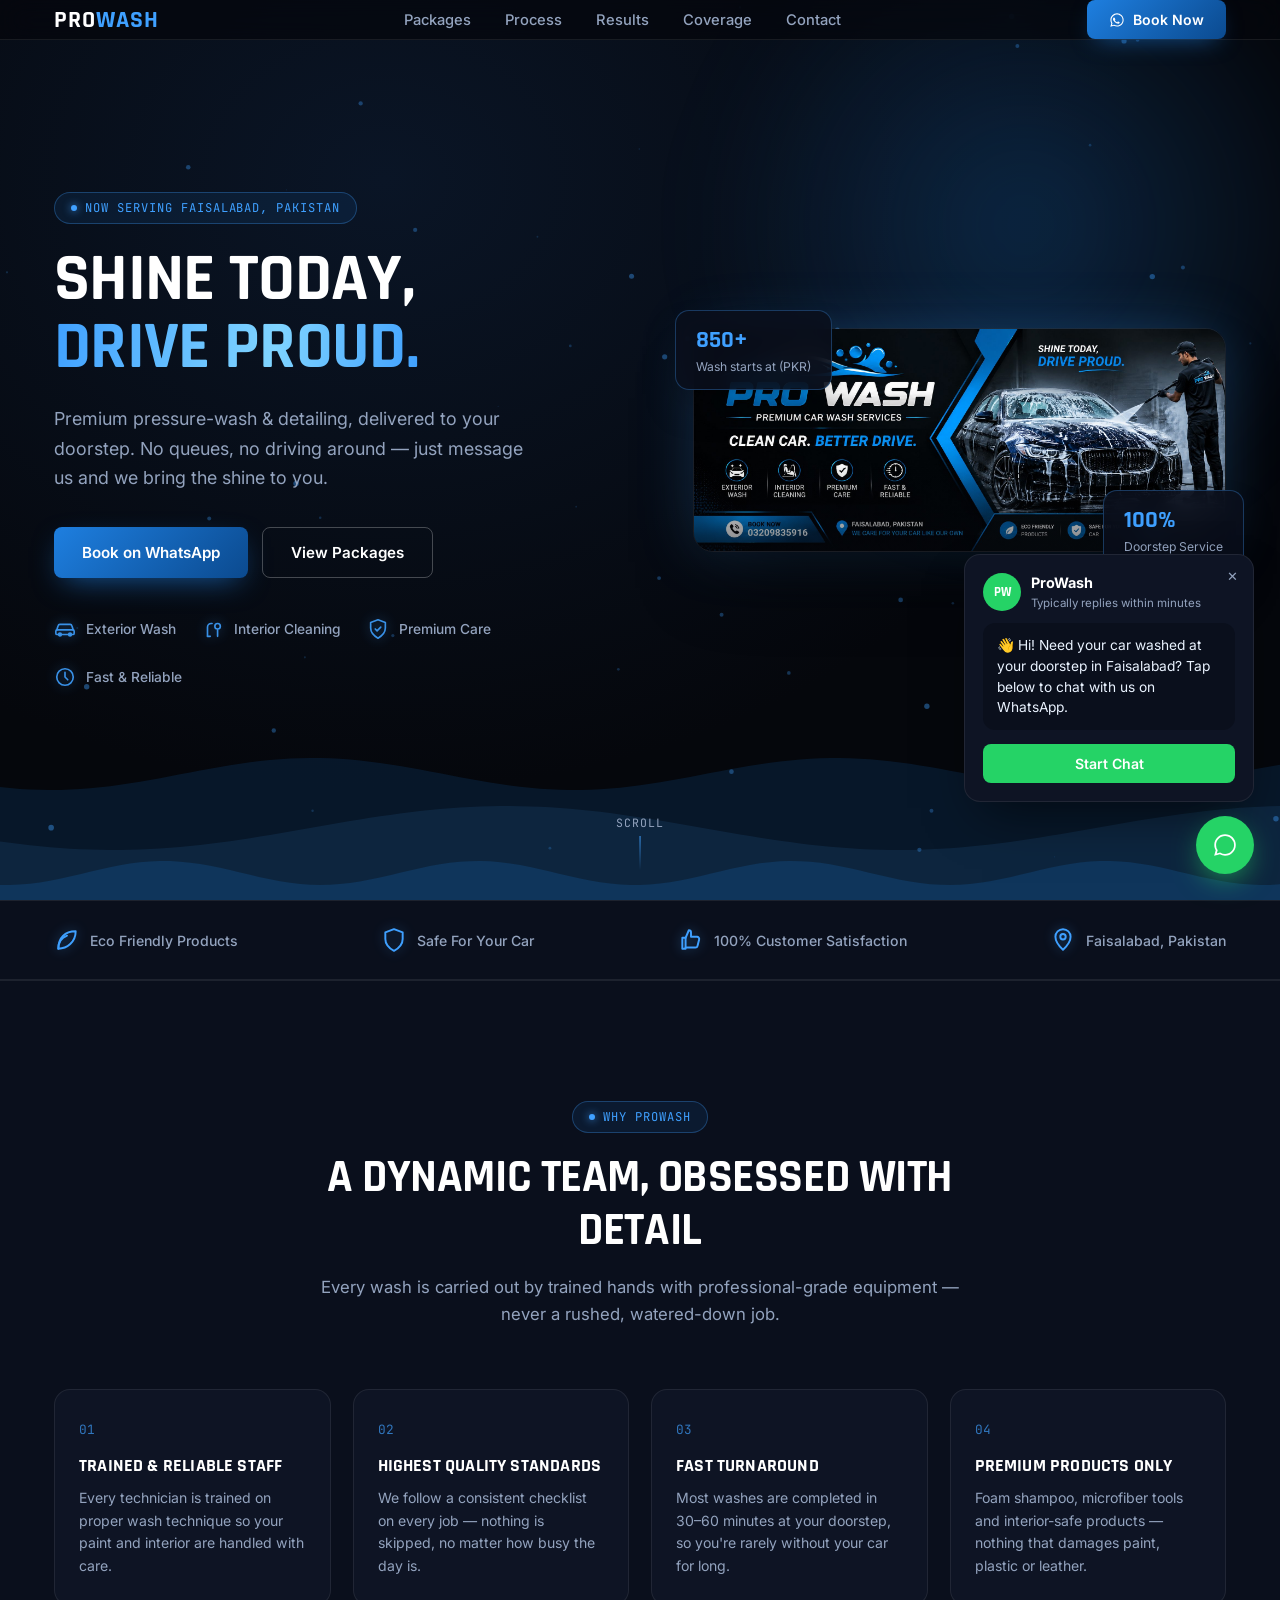
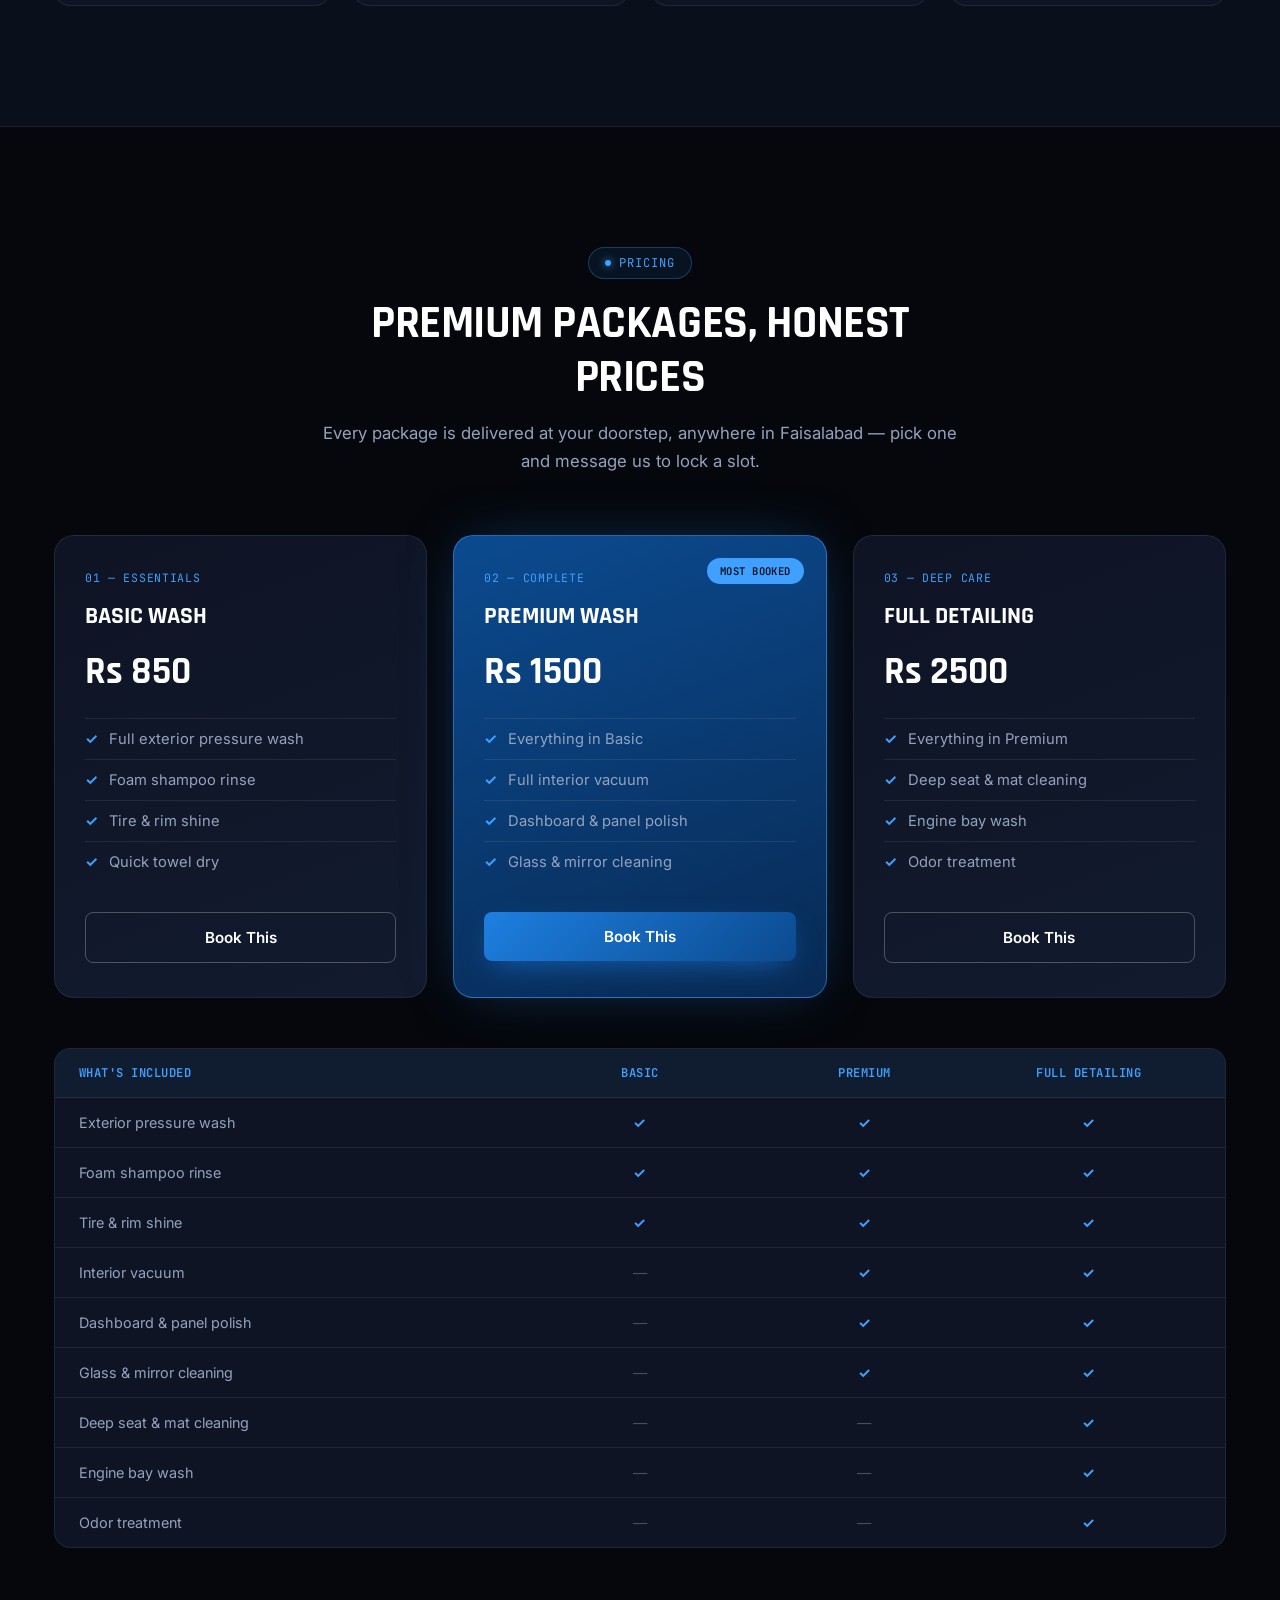
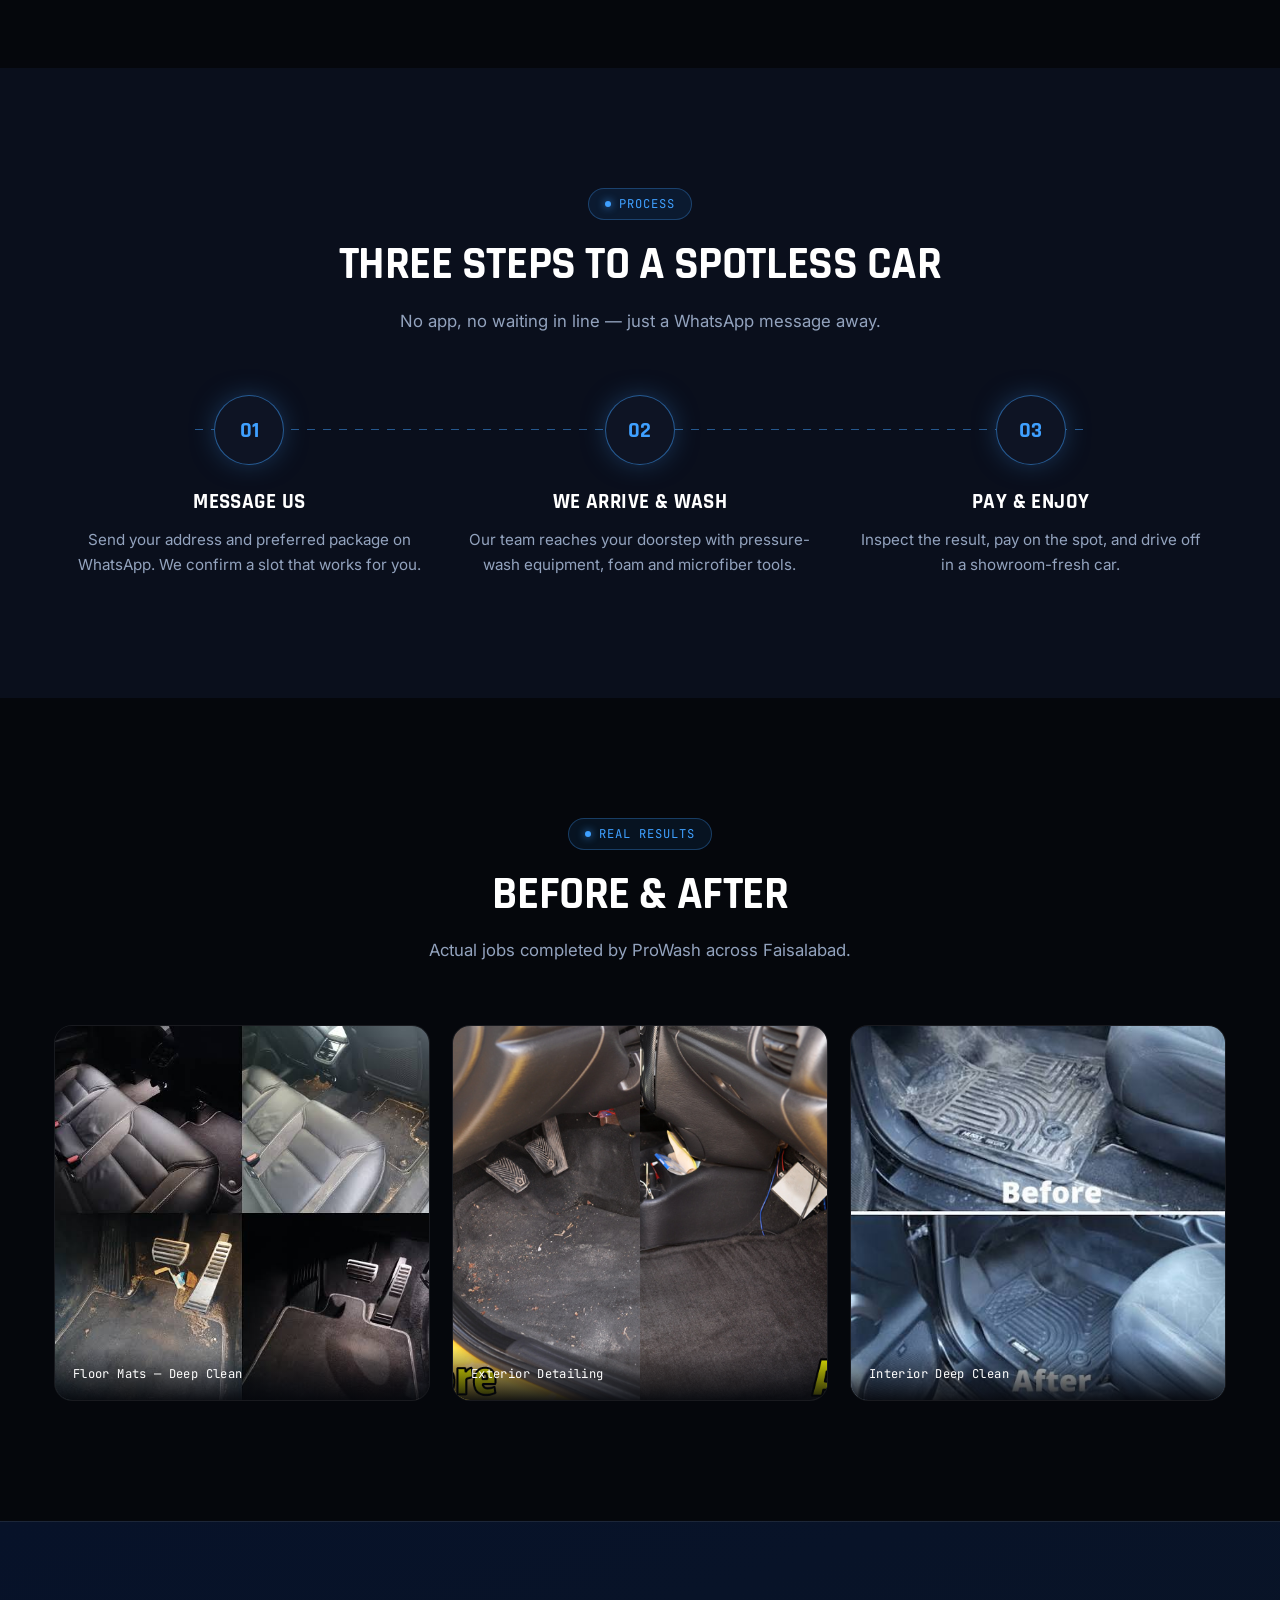
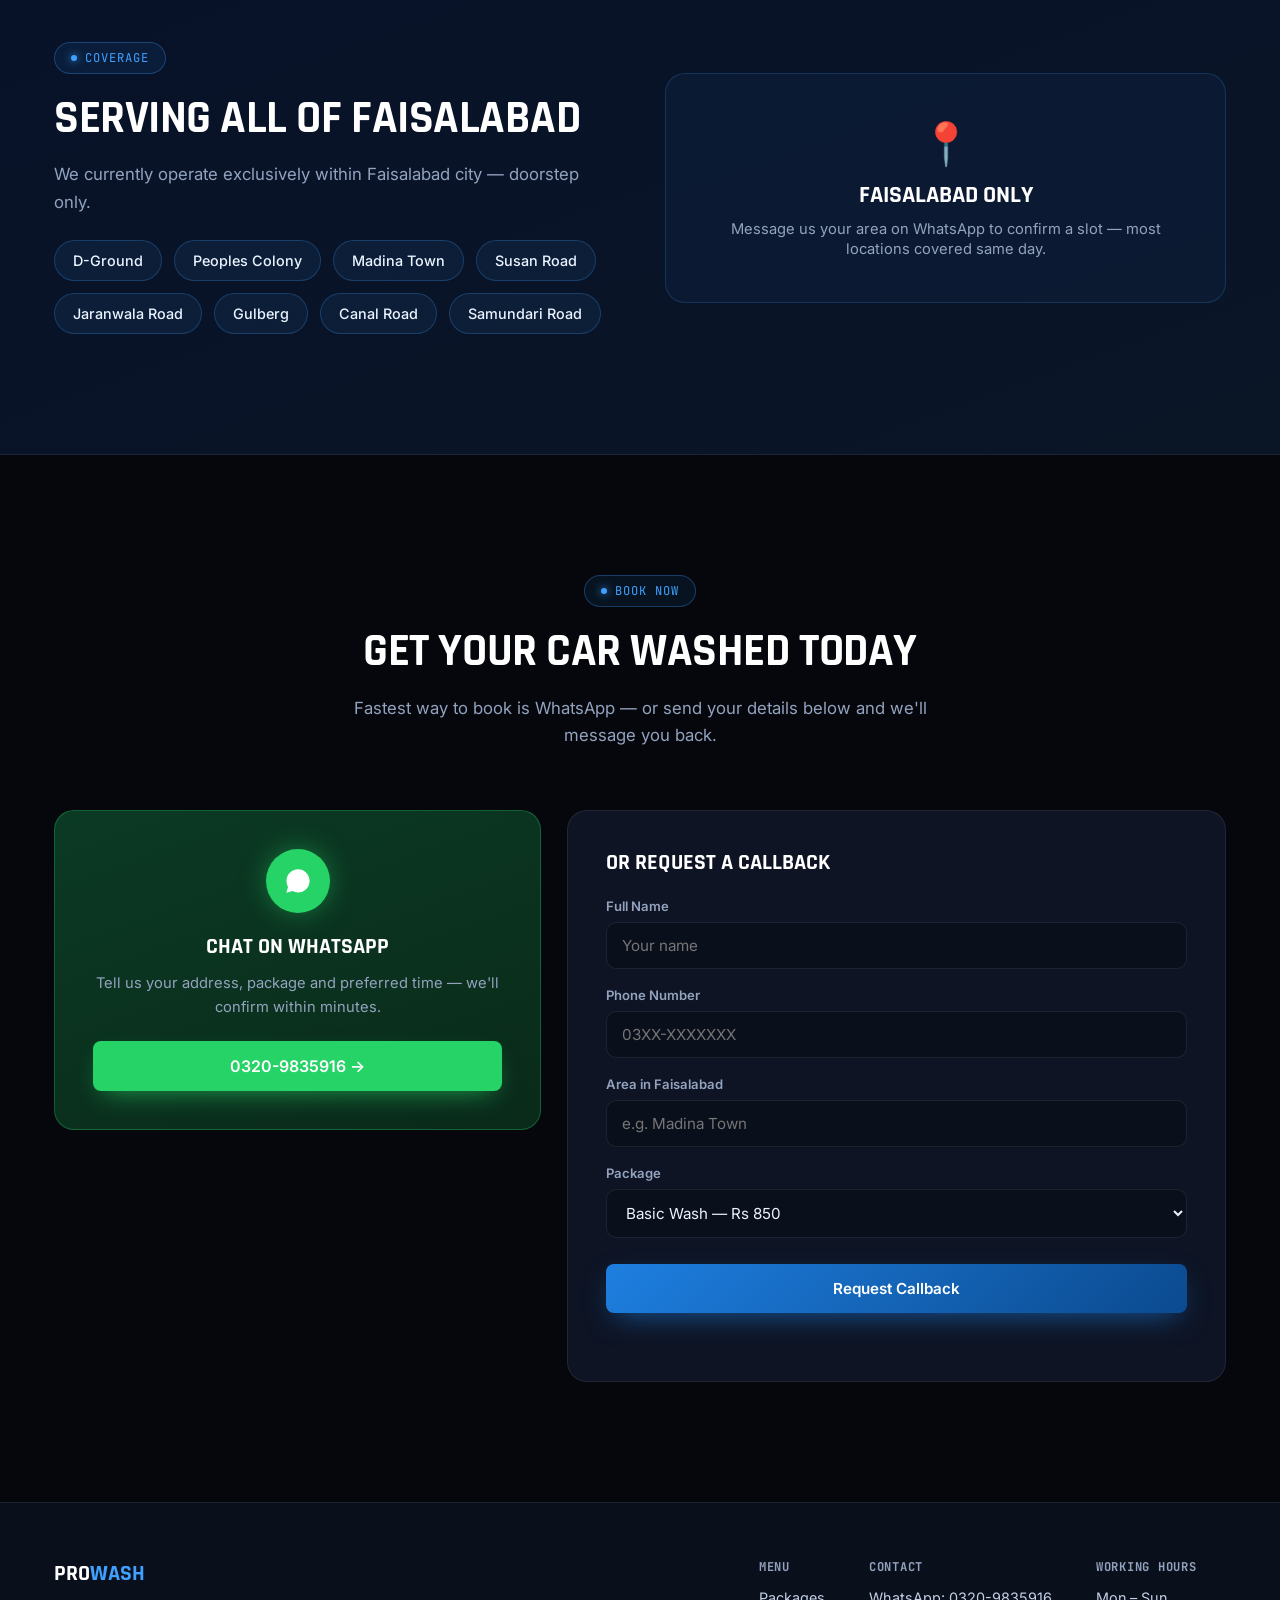
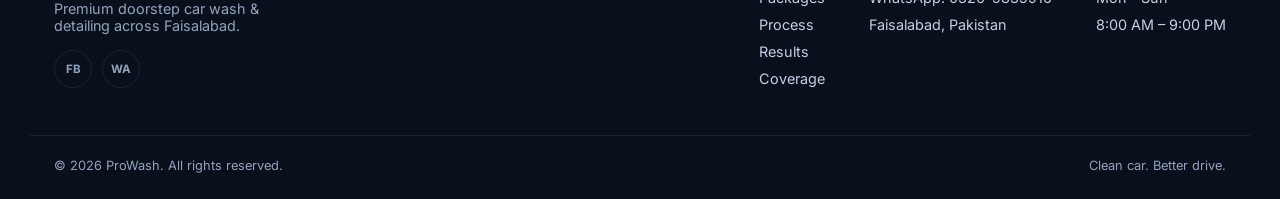
==== commit 9392196d: "Update index.html" ====
--- a/index.html
+++ b/index.html
@@ -1,6 +1,23 @@
 <!DOCTYPE html>
 <html lang="en">
 <head>
+  <!-- Meta Pixel Code -->
+<script>
+!function(f,b,e,v,n,t,s)
+{if(f.fbq)return;n=f.fbq=function(){n.callMethod?
+n.callMethod.apply(n,arguments):n.queue.push(arguments)};
+if(!f._fbq)f._fbq=n;n.push=n;n.loaded=!0;n.version='2.0';
+n.queue=[];t=b.createElement(e);t.async=!0;
+t.src=v;s=b.getElementsByTagName(e)[0];
+s.parentNode.insertBefore(t,s)}(window, document,'script',
+'https://connect.facebook.net/en_US/fbevents.js');
+fbq('init', '1712877616424375');
+fbq('track', 'PageView');
+</script>
+<noscript><img height="1" width="1" style="display:none"
+src="https://www.facebook.com/tr?id=1712877616424375&ev=PageView&noscript=1"
+/></noscript>
+<!-- End Meta Pixel Code -->
 <meta charset="UTF-8">
 <meta name="viewport" content="width=device-width, initial-scale=1.0">
 <title>ProWash — Premium Doorstep Car Wash | Faisalabad</title>
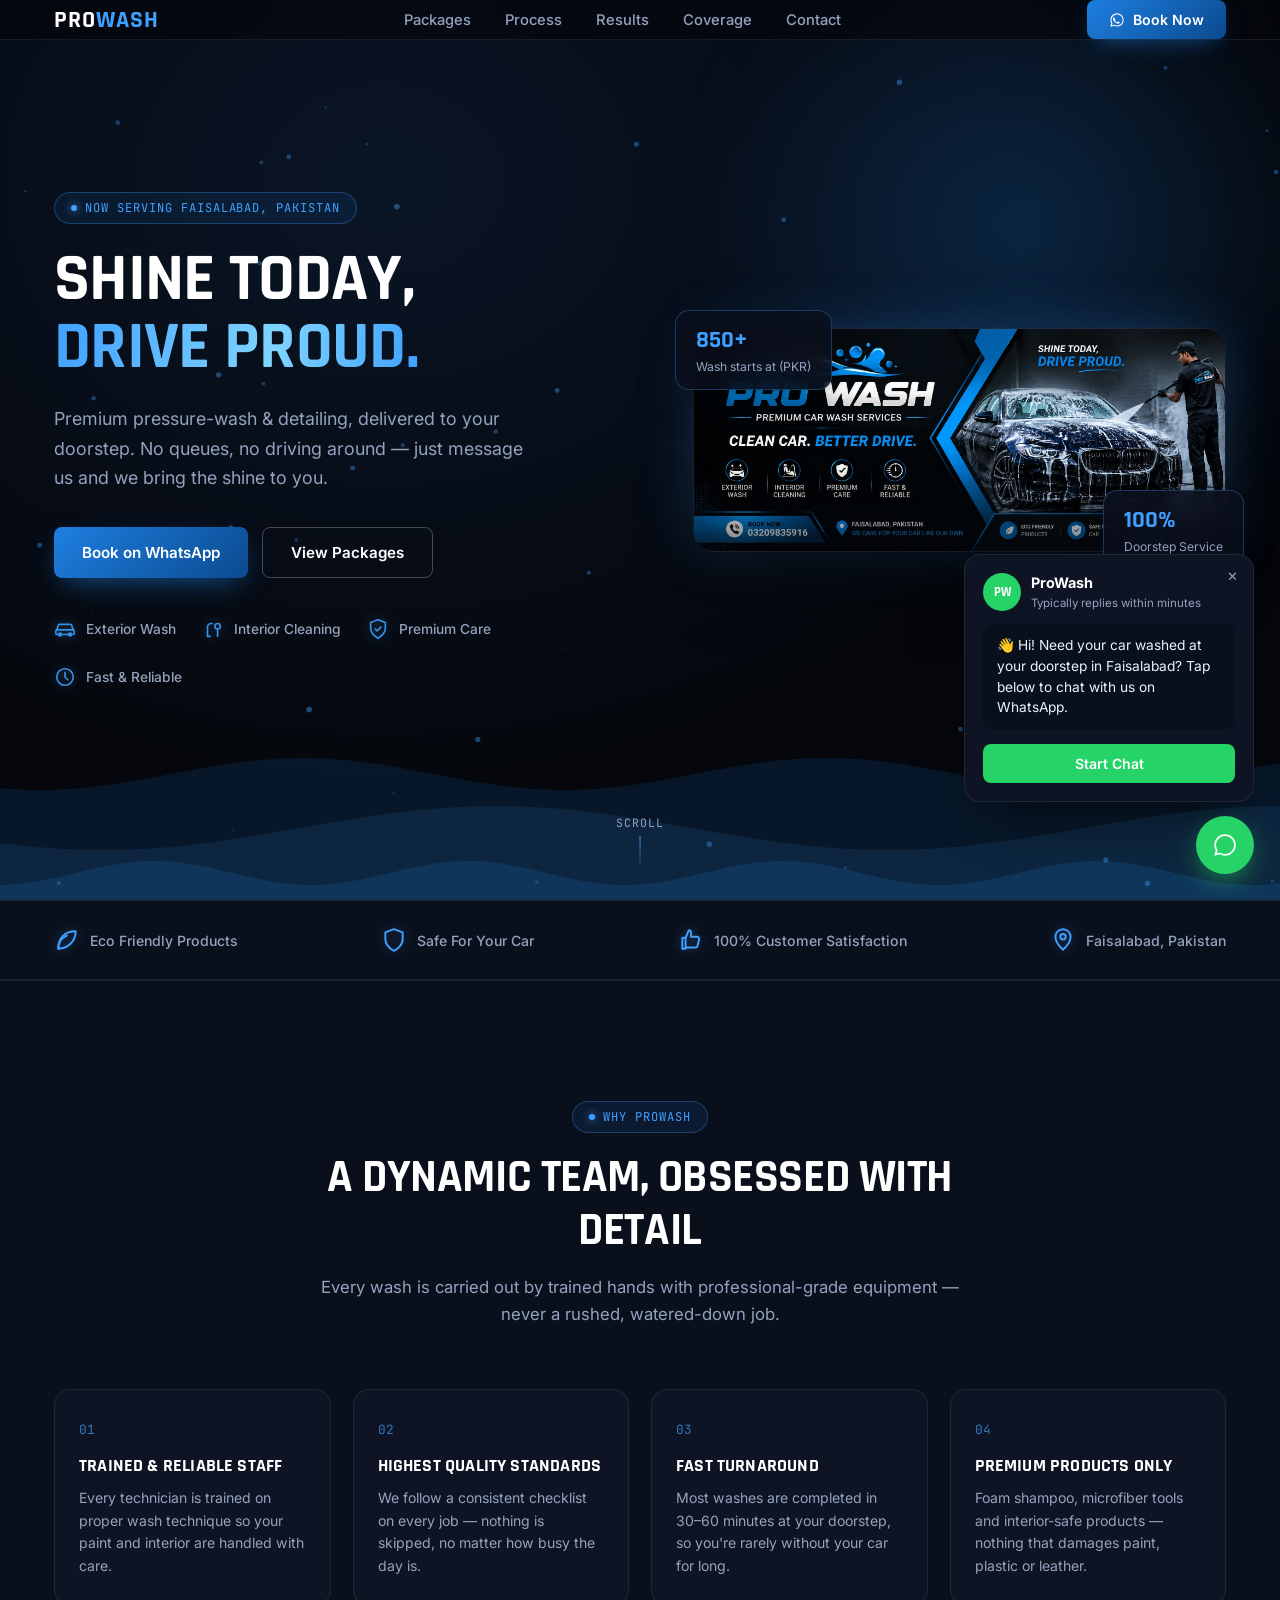
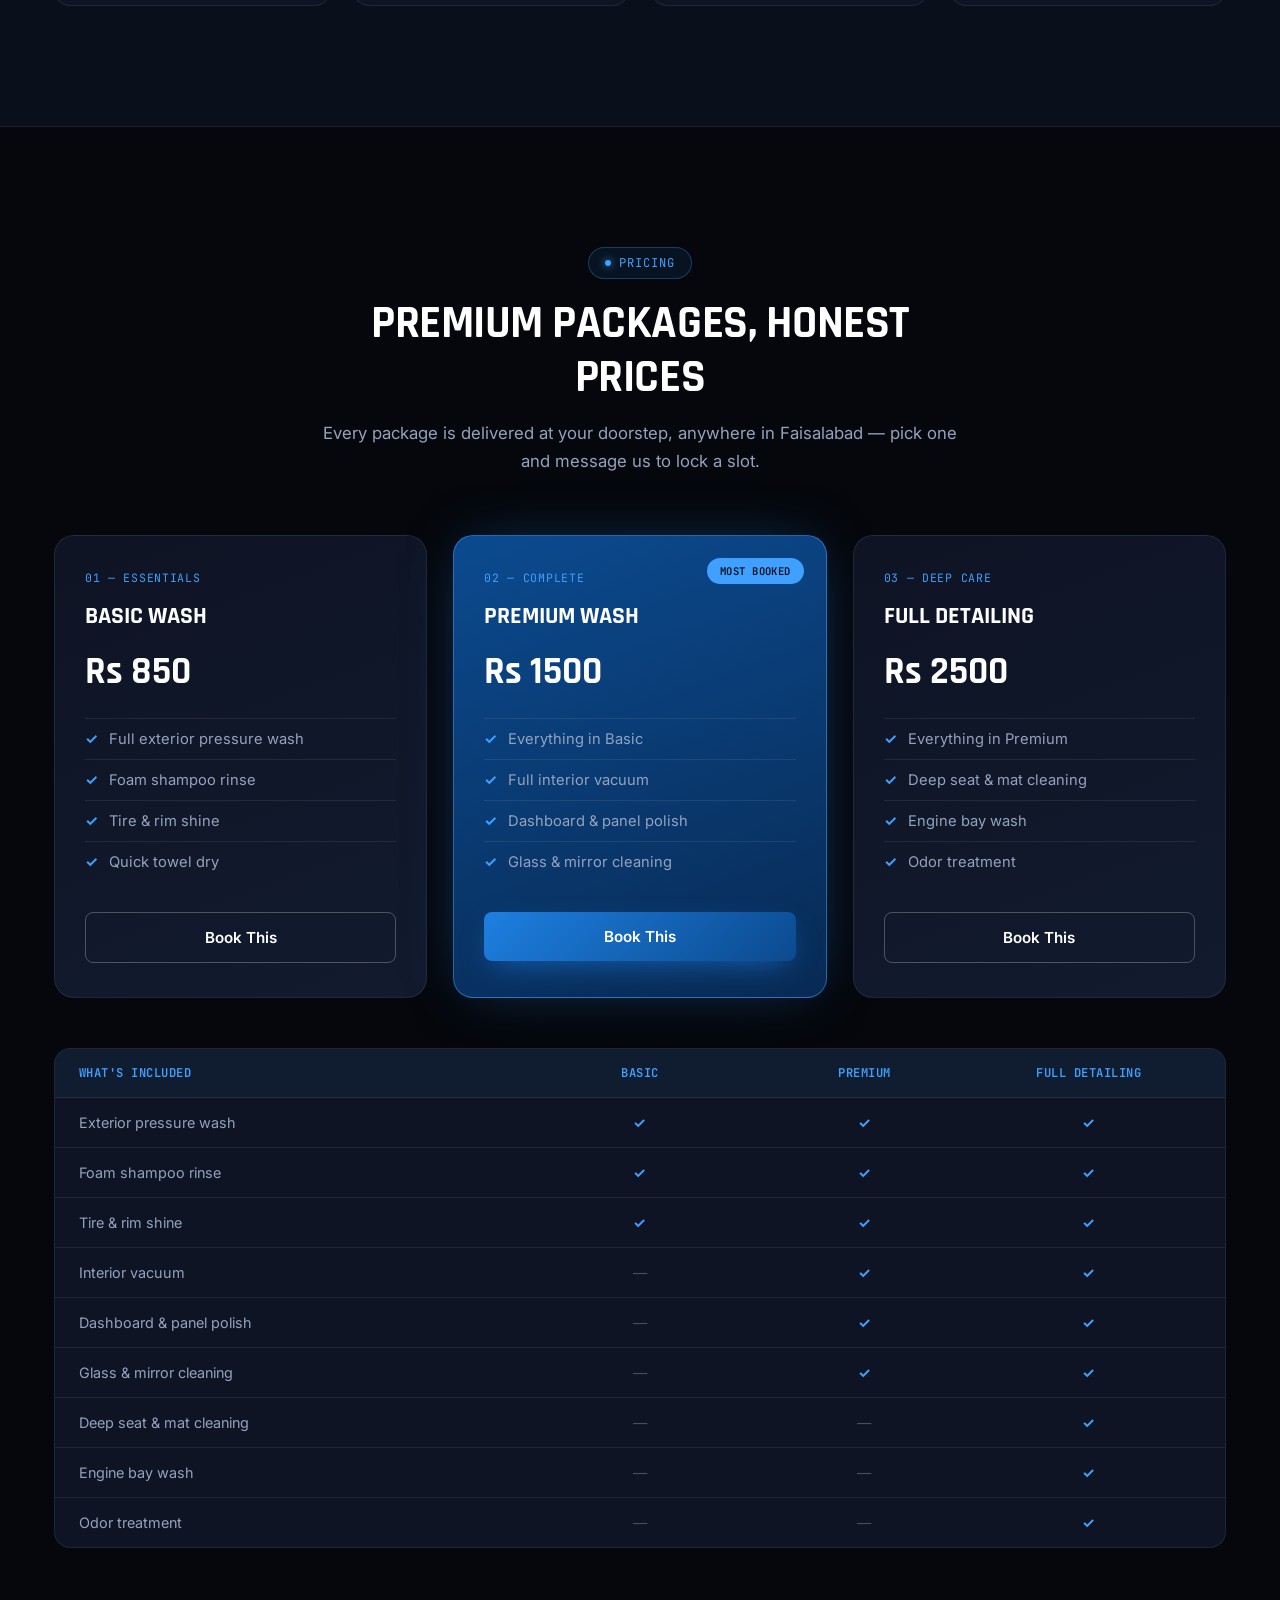
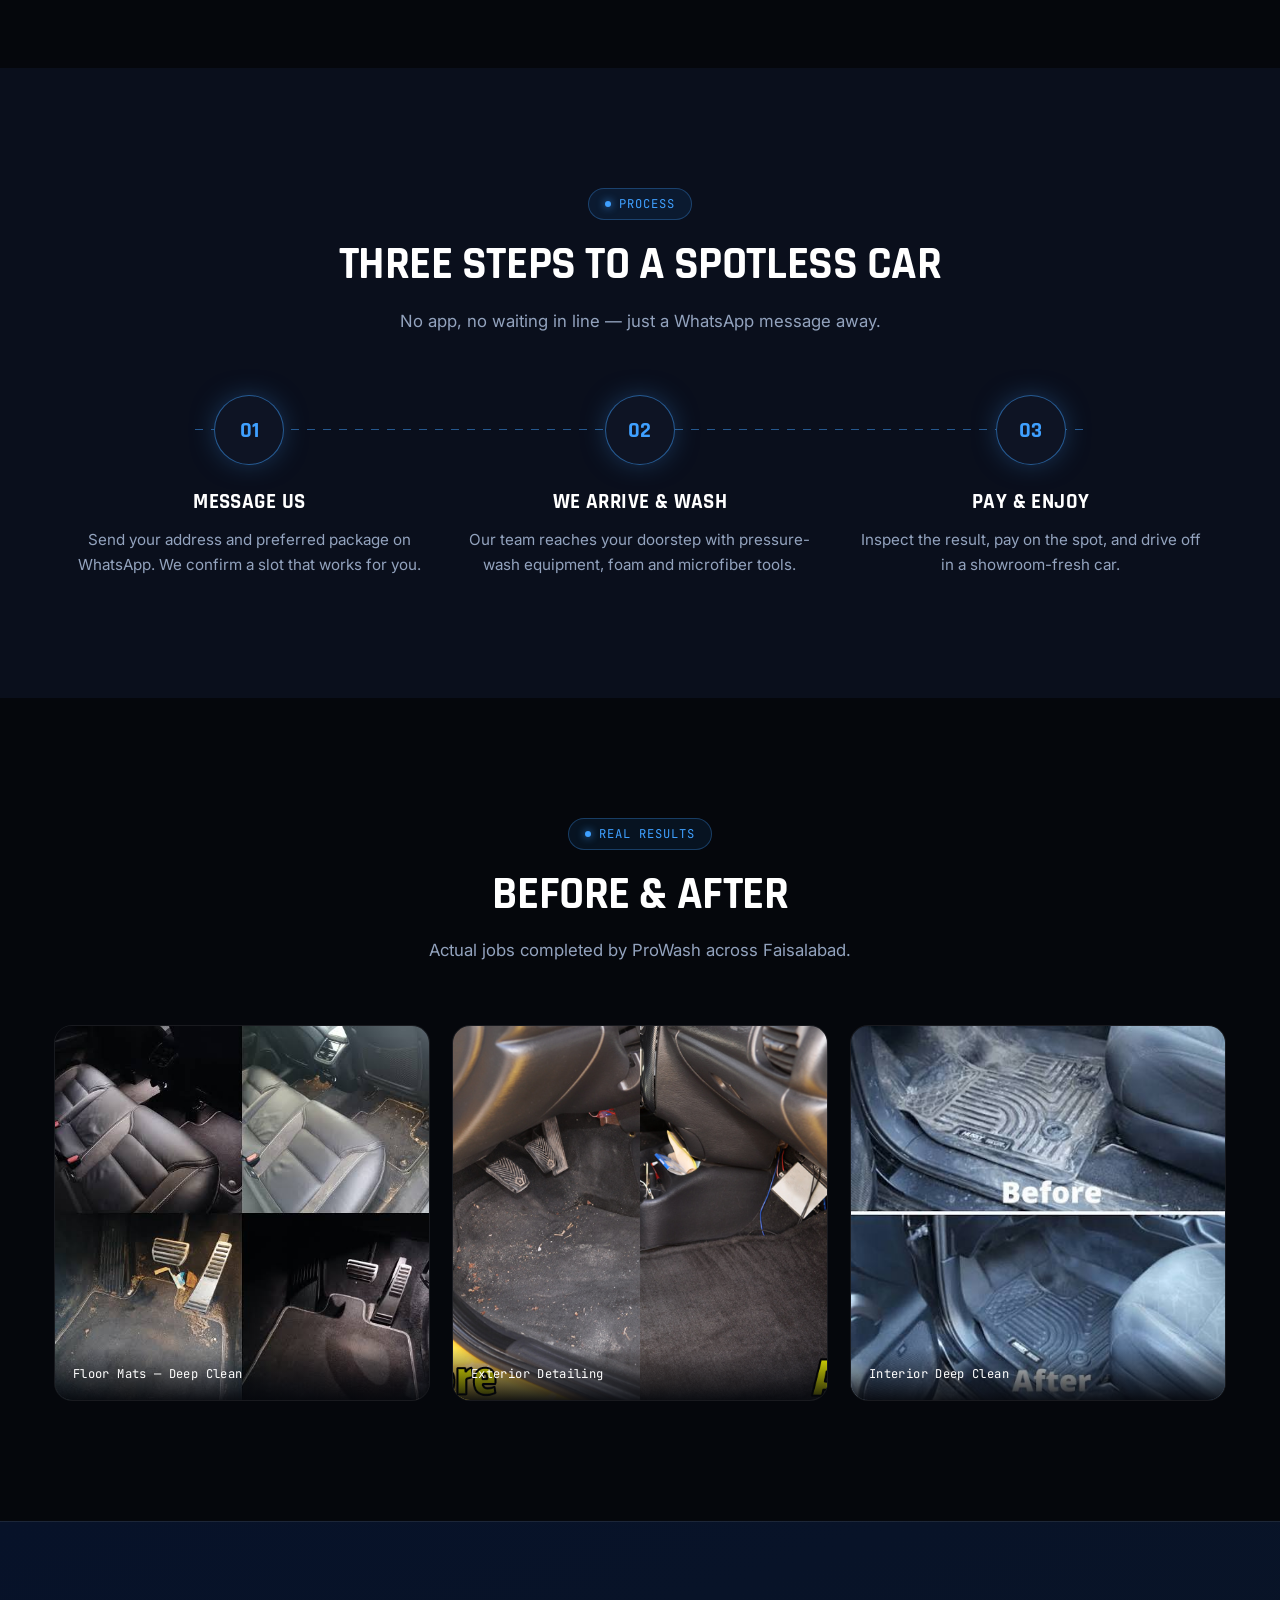
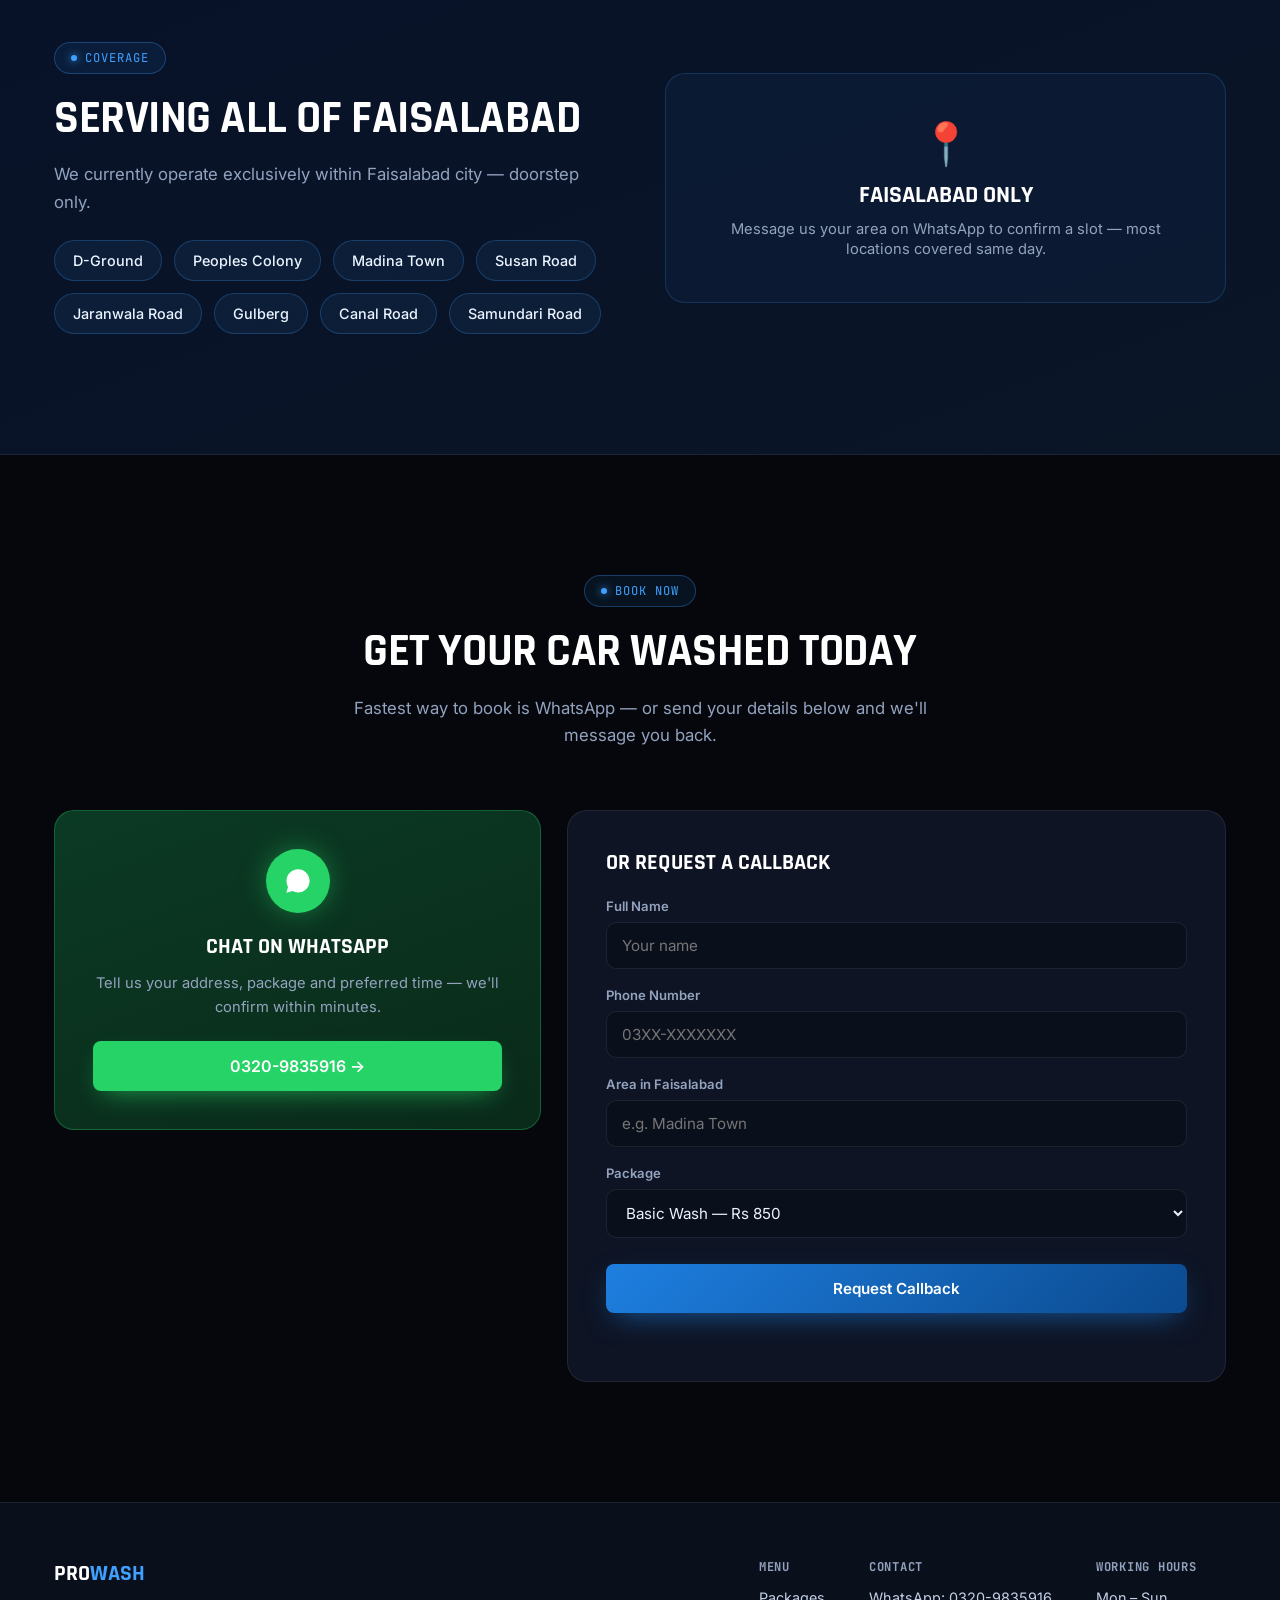
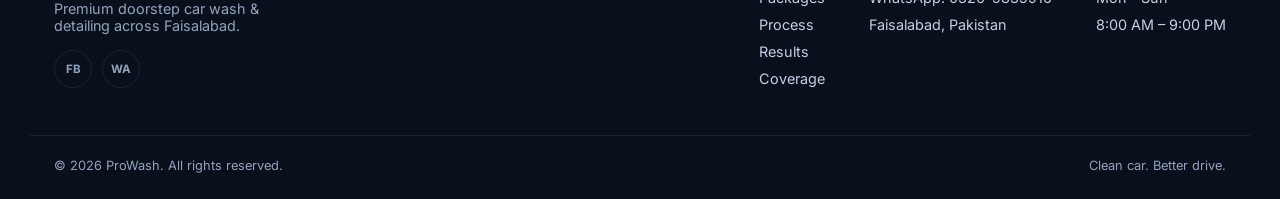
==== commit 9b384741: "Add files via upload" ====
--- a/index.html
+++ b/index.html
@@ -1,23 +1,6 @@
 <!DOCTYPE html>
 <html lang="en">
 <head>
-  <!-- Meta Pixel Code -->
-<script>
-!function(f,b,e,v,n,t,s)
-{if(f.fbq)return;n=f.fbq=function(){n.callMethod?
-n.callMethod.apply(n,arguments):n.queue.push(arguments)};
-if(!f._fbq)f._fbq=n;n.push=n;n.loaded=!0;n.version='2.0';
-n.queue=[];t=b.createElement(e);t.async=!0;
-t.src=v;s=b.getElementsByTagName(e)[0];
-s.parentNode.insertBefore(t,s)}(window, document,'script',
-'https://connect.facebook.net/en_US/fbevents.js');
-fbq('init', '1712877616424375');
-fbq('track', 'PageView');
-</script>
-<noscript><img height="1" width="1" style="display:none"
-src="https://www.facebook.com/tr?id=1712877616424375&ev=PageView&noscript=1"
-/></noscript>
-<!-- End Meta Pixel Code -->
 <meta charset="UTF-8">
 <meta name="viewport" content="width=device-width, initial-scale=1.0">
 <title>ProWash — Premium Doorstep Car Wash | Faisalabad</title>
--- a/css/style.css
+++ b/css/style.css
@@ -482,3 +482,111 @@
 @media (prefers-reduced-motion: reduce){
   *{animation:none !important;transition:none !important;}
 }
+
+/* ==========================================================
+   Enhanced interactivity: glow on hover for buttons, links,
+   highlighted text — plus the Thank You page styling
+   ========================================================== */
+
+/* Buttons: soft glowing halo that follows the mouse position */
+.btn{position:relative;overflow:hidden;isolation:isolate;}
+.btn::before{
+  content:'';position:absolute;inset:-2px;border-radius:inherit;z-index:-1;
+  background:radial-gradient(160px circle at var(--mx,50%) var(--my,50%),rgba(255,255,255,0.35),transparent 60%);
+  opacity:0;transition:opacity .35s ease;pointer-events:none;
+}
+.btn:hover::before{opacity:1;}
+.btn-primary:hover{box-shadow:0 16px 40px -8px rgba(30,127,224,0.95),0 0 34px rgba(63,160,255,0.55);}
+.btn-ghost:hover{box-shadow:0 0 24px rgba(63,160,255,0.35);}
+.btn:active{transform:translateY(-1px) scale(0.98);}
+
+/* Nav CTA + WhatsApp buttons get the same treatment */
+.nav-cta, .wa-btn{position:relative;overflow:hidden;isolation:isolate;transition:all .25s ease;}
+.nav-cta::before, .wa-btn::before{
+  content:'';position:absolute;inset:-2px;border-radius:inherit;z-index:-1;
+  background:radial-gradient(140px circle at var(--mx,50%) var(--my,50%),rgba(255,255,255,0.3),transparent 60%);
+  opacity:0;transition:opacity .35s ease;pointer-events:none;
+}
+.nav-cta:hover::before, .wa-btn:hover::before{opacity:1;}
+.nav-cta:hover{box-shadow:0 0 22px rgba(63,160,255,0.55);transform:translateY(-2px);}
+.wa-btn:hover{box-shadow:0 0 26px rgba(63,160,255,0.5);transform:translateY(-2px);}
+
+/* Nav links: glowing underline sweep + text glow on hover */
+.nav-links a{position:relative;transition:color .25s ease;}
+.nav-links a::after{
+  content:'';position:absolute;left:0;bottom:-6px;width:0;height:2px;border-radius:2px;
+  background:linear-gradient(90deg,var(--blue-bright),#7FD4FF);
+  box-shadow:0 0 10px var(--blue-bright);transition:width .3s ease;
+}
+.nav-links a:hover{color:var(--blue-bright);text-shadow:0 0 12px rgba(63,160,255,0.6);}
+.nav-links a:hover::after{width:100%;}
+
+/* Logo glow on hover */
+.logo{transition:text-shadow .3s ease,transform .3s ease;}
+.logo:hover{text-shadow:0 0 18px rgba(63,160,255,0.7);}
+
+/* Highlighted / gradient text: subtle glow pulse on hover */
+.grad-text{transition:filter .3s ease;display:inline-block;}
+.grad-text:hover{filter:drop-shadow(0 0 14px rgba(63,160,255,0.65));}
+
+.eyebrow{transition:box-shadow .3s ease,border-color .3s ease;}
+.eyebrow:hover{box-shadow:0 0 16px rgba(63,160,255,0.3);}
+
+/* Form inputs: glow on focus for a more responsive feel */
+.form-row input, .form-row select{
+  transition:border-color .25s ease,box-shadow .25s ease,transform .15s ease;
+}
+.form-row input:focus, .form-row select:focus{
+  outline:none;border-color:var(--blue-bright);
+  box-shadow:0 0 0 3px rgba(63,160,255,0.18),0 0 20px rgba(63,160,255,0.25);
+}
+.form-row input:hover, .form-row select:hover{border-color:rgba(63,160,255,0.5);}
+
+/* Card hover lift + glow (services, gallery, why-cards) */
+.pcard, .why-card, .gal-item, .form-card, .wa-card{
+  transition:transform .3s ease,box-shadow .3s ease,border-color .3s ease;
+}
+.pcard:hover, .why-card:hover, .form-card:hover, .wa-card:hover{
+  transform:translateY(-6px);border-color:rgba(63,160,255,0.4);
+  box-shadow:0 24px 50px -20px rgba(0,0,0,0.6),0 0 30px -8px rgba(63,160,255,0.3);
+}
+.gal-item:hover{box-shadow:0 0 30px -6px rgba(63,160,255,0.4);}
+
+/* Submit button loading state */
+.btn.is-loading{cursor:wait;opacity:0.85;}
+
+/* ---------- Thank You page ---------- */
+.ty-section{
+  min-height:100vh;display:flex;align-items:center;justify-content:center;
+  padding:100px 24px;position:relative;overflow:hidden;
+}
+.ty-card{
+  max-width:560px;width:100%;text-align:center;background:var(--panel);
+  border:1px solid var(--line);border-radius:20px;padding:56px 40px;
+  box-shadow:0 40px 80px -30px rgba(0,0,0,0.7);position:relative;z-index:2;
+  animation:tyPop .6s cubic-bezier(.2,.8,.2,1);
+}
+@keyframes tyPop{
+  0%{opacity:0;transform:translateY(24px) scale(0.96);}
+  100%{opacity:1;transform:translateY(0) scale(1);}
+}
+.ty-check{
+  width:88px;height:88px;margin:0 auto 26px;border-radius:50%;
+  background:linear-gradient(135deg,var(--blue),var(--blue-deep));
+  display:flex;align-items:center;justify-content:center;
+  box-shadow:0 0 0 8px rgba(63,160,255,0.12),0 0 40px rgba(63,160,255,0.4);
+  animation:tyCheckIn .5s .2s cubic-bezier(.2,.8,.2,1) both;
+}
+@keyframes tyCheckIn{
+  0%{transform:scale(0);opacity:0;}
+  100%{transform:scale(1);opacity:1;}
+}
+.ty-check svg{stroke:#fff;stroke-width:3;fill:none;stroke-linecap:round;stroke-linejoin:round;}
+.ty-card h1{font-size:clamp(1.8rem,4vw,2.4rem);margin-bottom:14px;}
+.ty-card p{color:var(--muted);font-size:1.02rem;line-height:1.65;margin-bottom:32px;}
+.ty-actions{display:flex;gap:14px;flex-wrap:wrap;justify-content:center;}
+.ty-glow{
+  position:absolute;width:600px;height:600px;border-radius:50%;
+  background:radial-gradient(circle,rgba(63,160,255,0.18),transparent 70%);
+  top:50%;left:50%;transform:translate(-50%,-50%);z-index:1;pointer-events:none;
+}
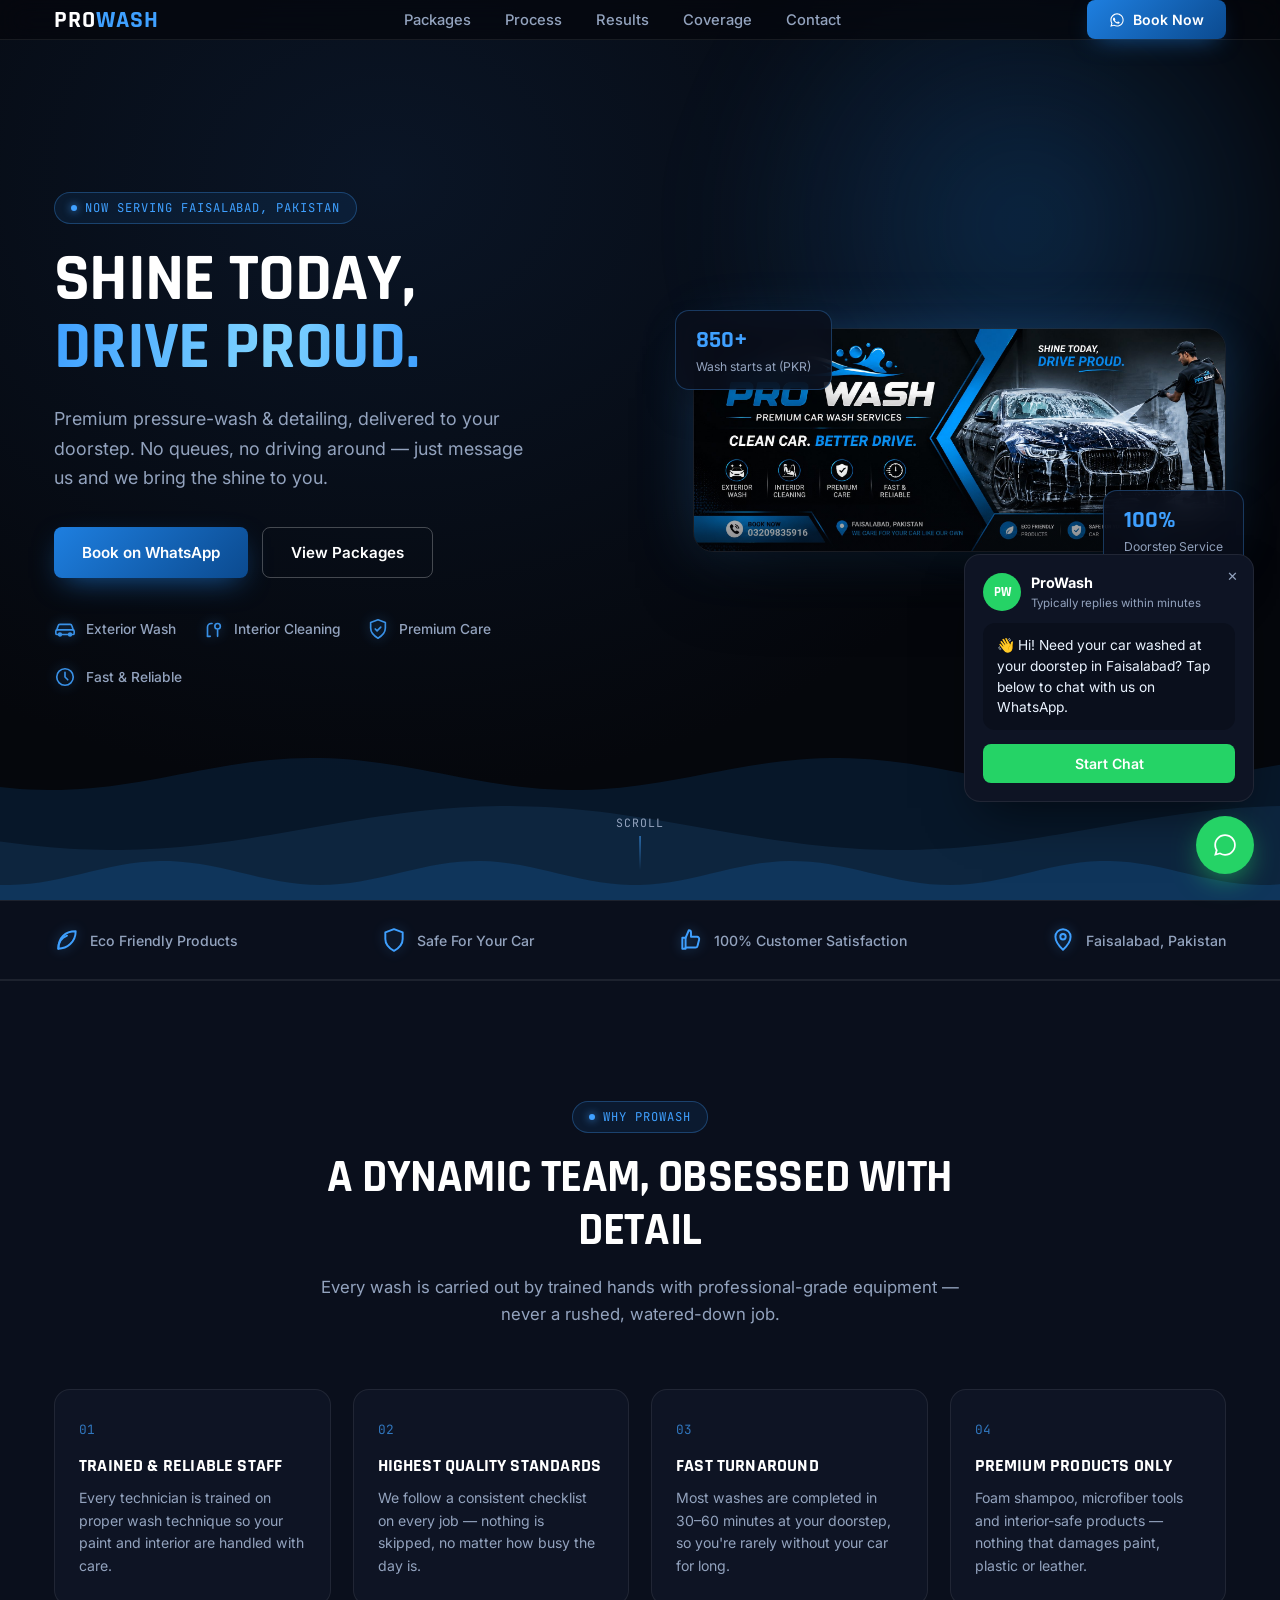
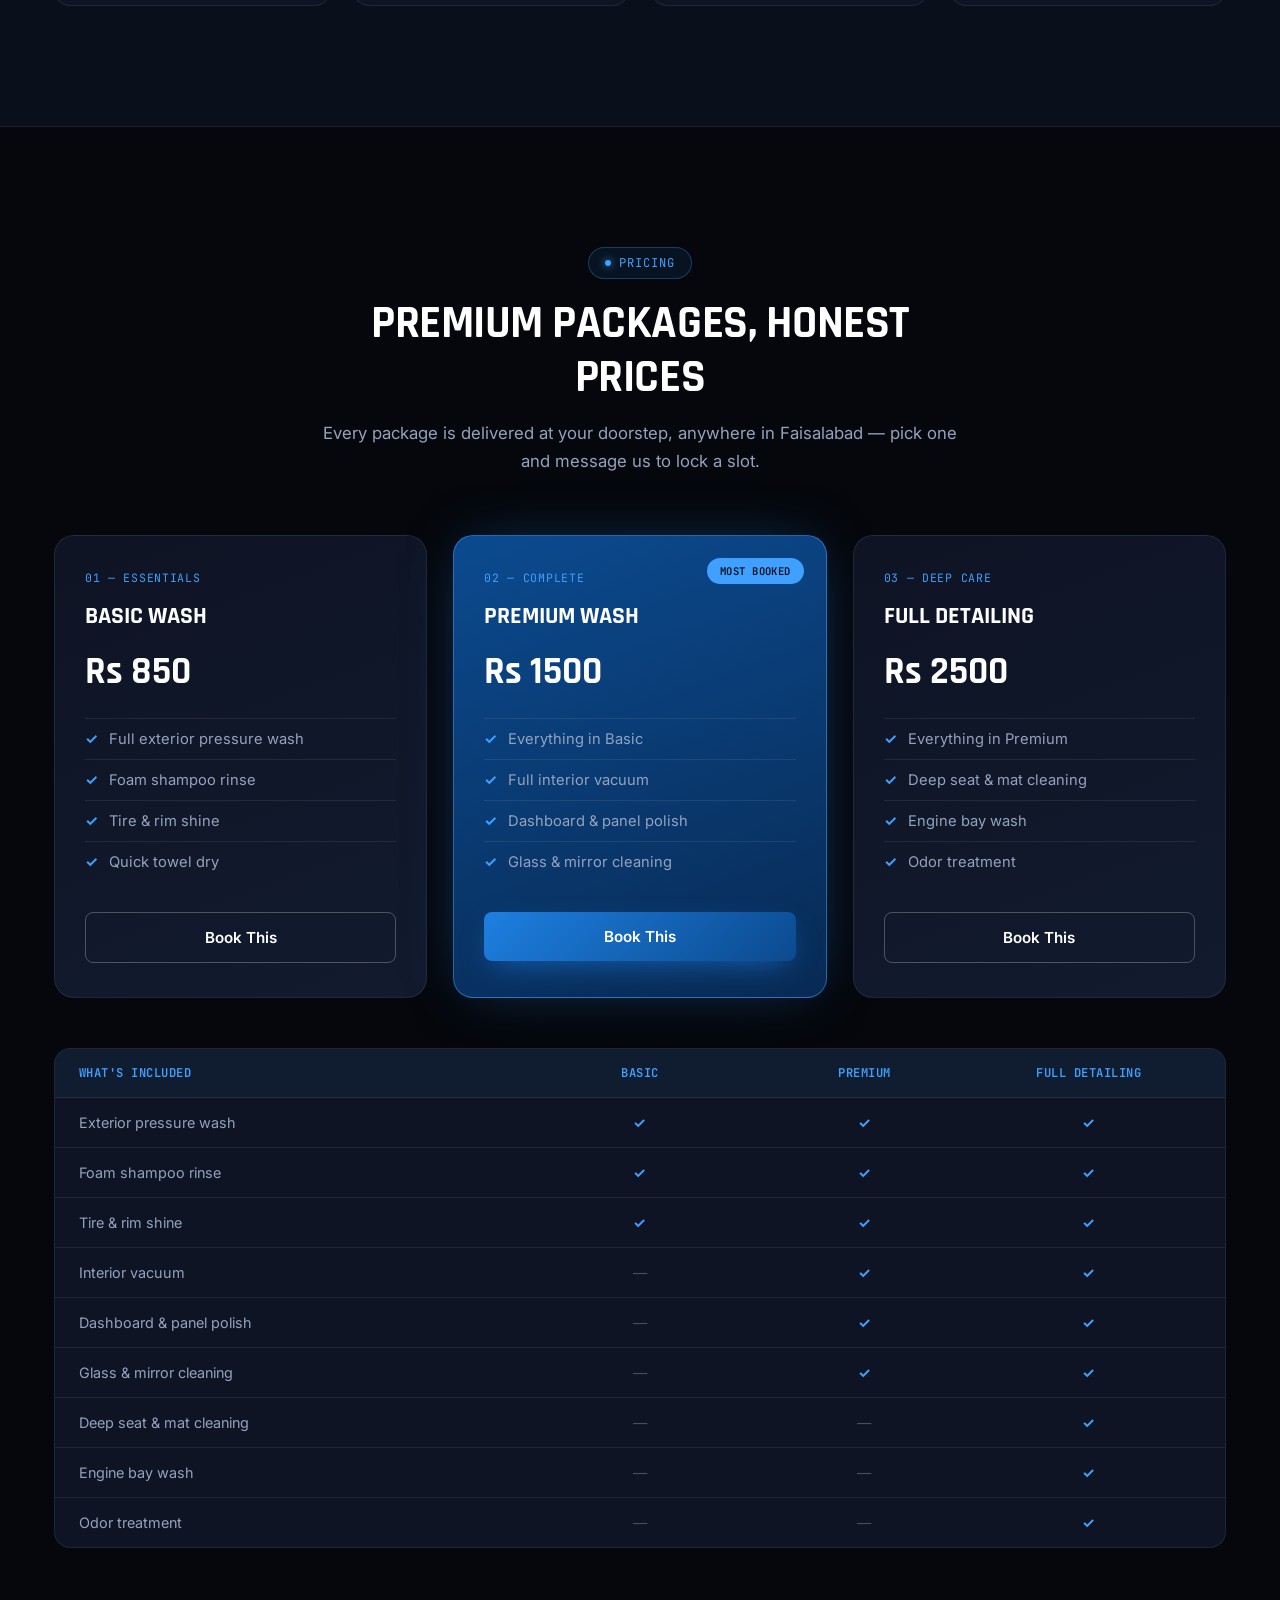
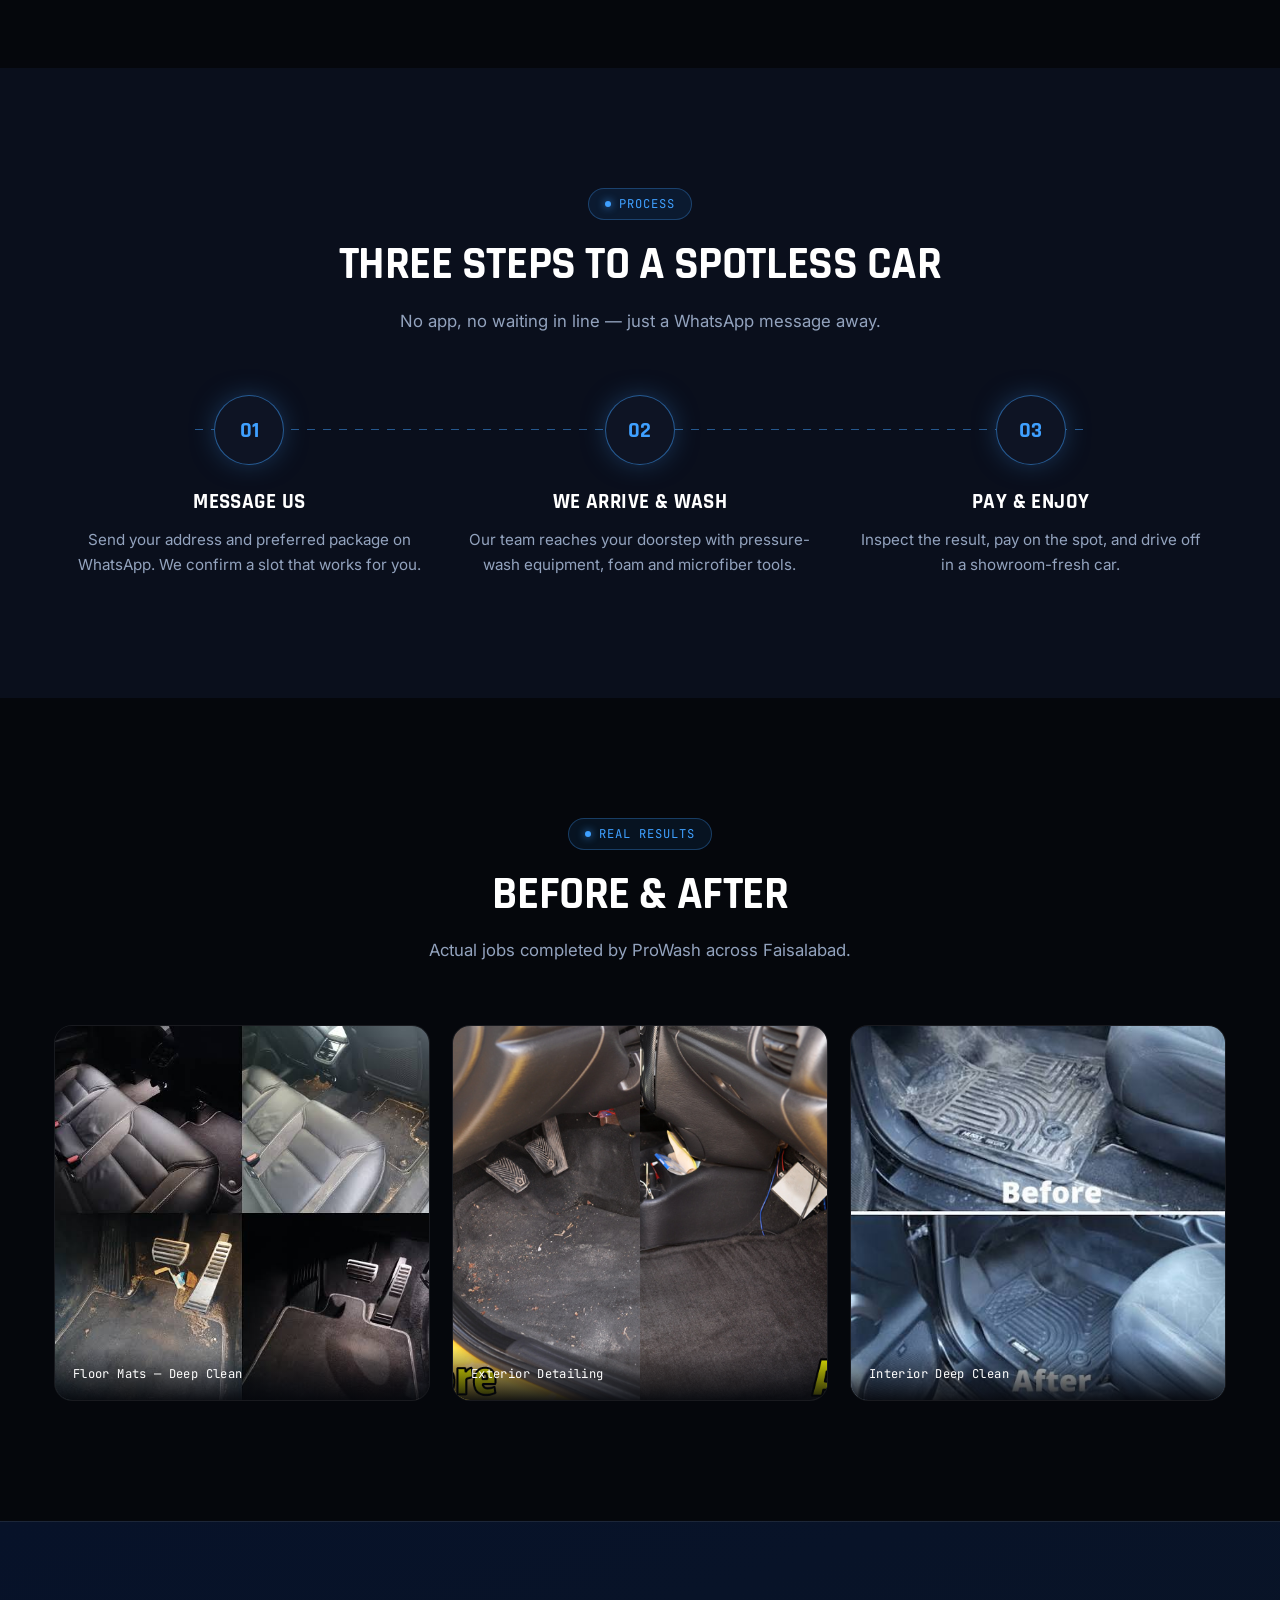
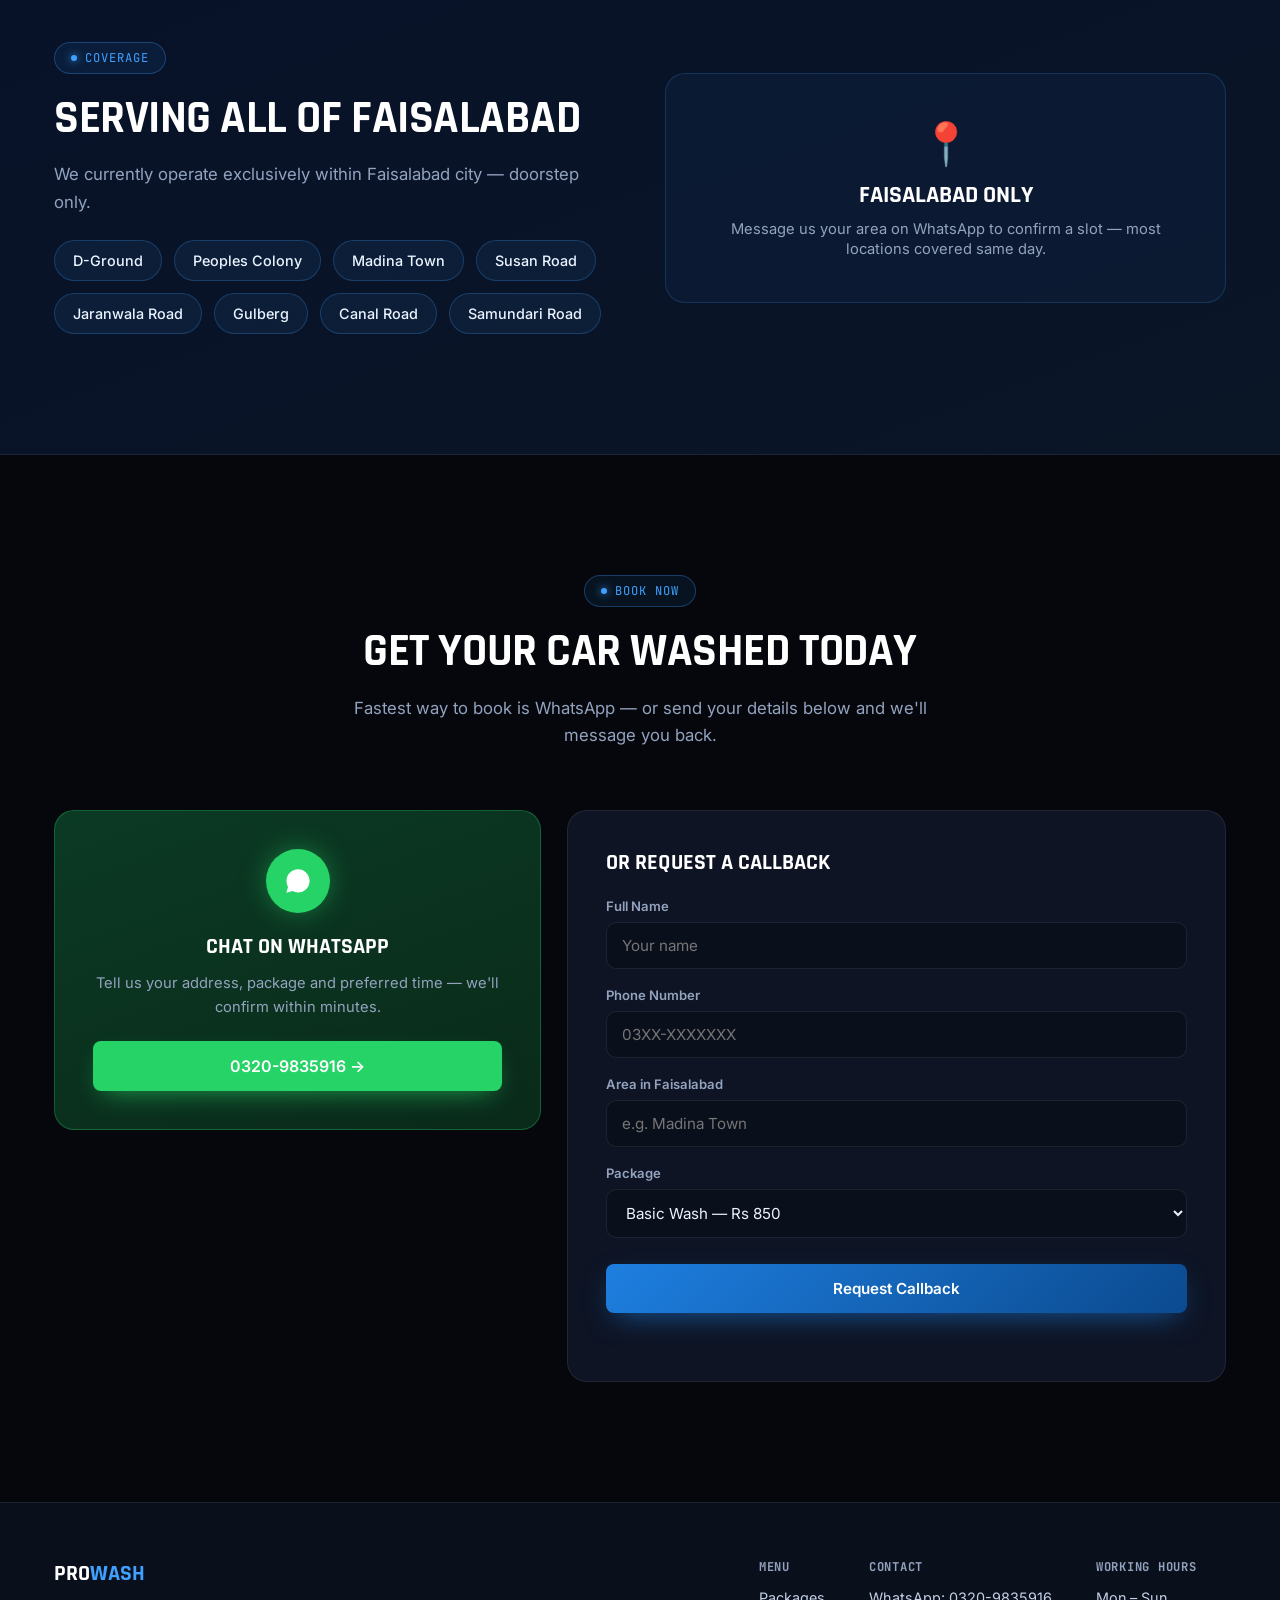
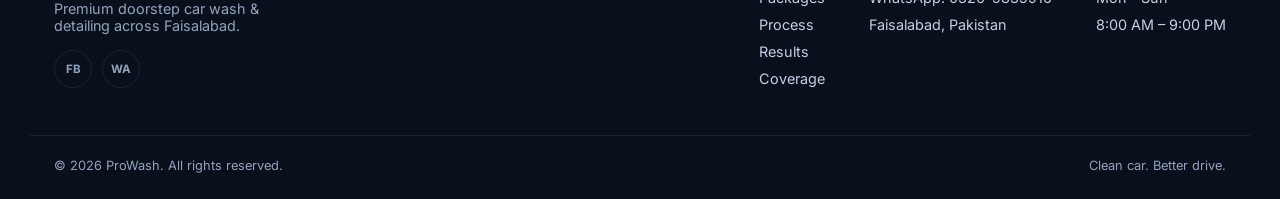
==== commit f62ba088: "Update index.html" ====
--- a/index.html
+++ b/index.html
@@ -325,7 +325,7 @@
       <div class="foot-logo">PRO<span>WASH</span></div>
       <p>Premium doorstep car wash &amp; detailing across Faisalabad.</p>
       <div class="foot-social">
-        <a href="https://www.facebook.com/profile.php?id=61592198367920" aria-label="Facebook" target="_blank" rel="noopener">FB</a>
+        <a href="https://www.facebook.com/prowashservice" aria-label="Facebook" target="_blank" rel="noopener">FB</a>
         <a href="https://wa.me/923209835916" aria-label="WhatsApp" target="_blank" rel="noopener">WA</a>
       </div>
     </div>
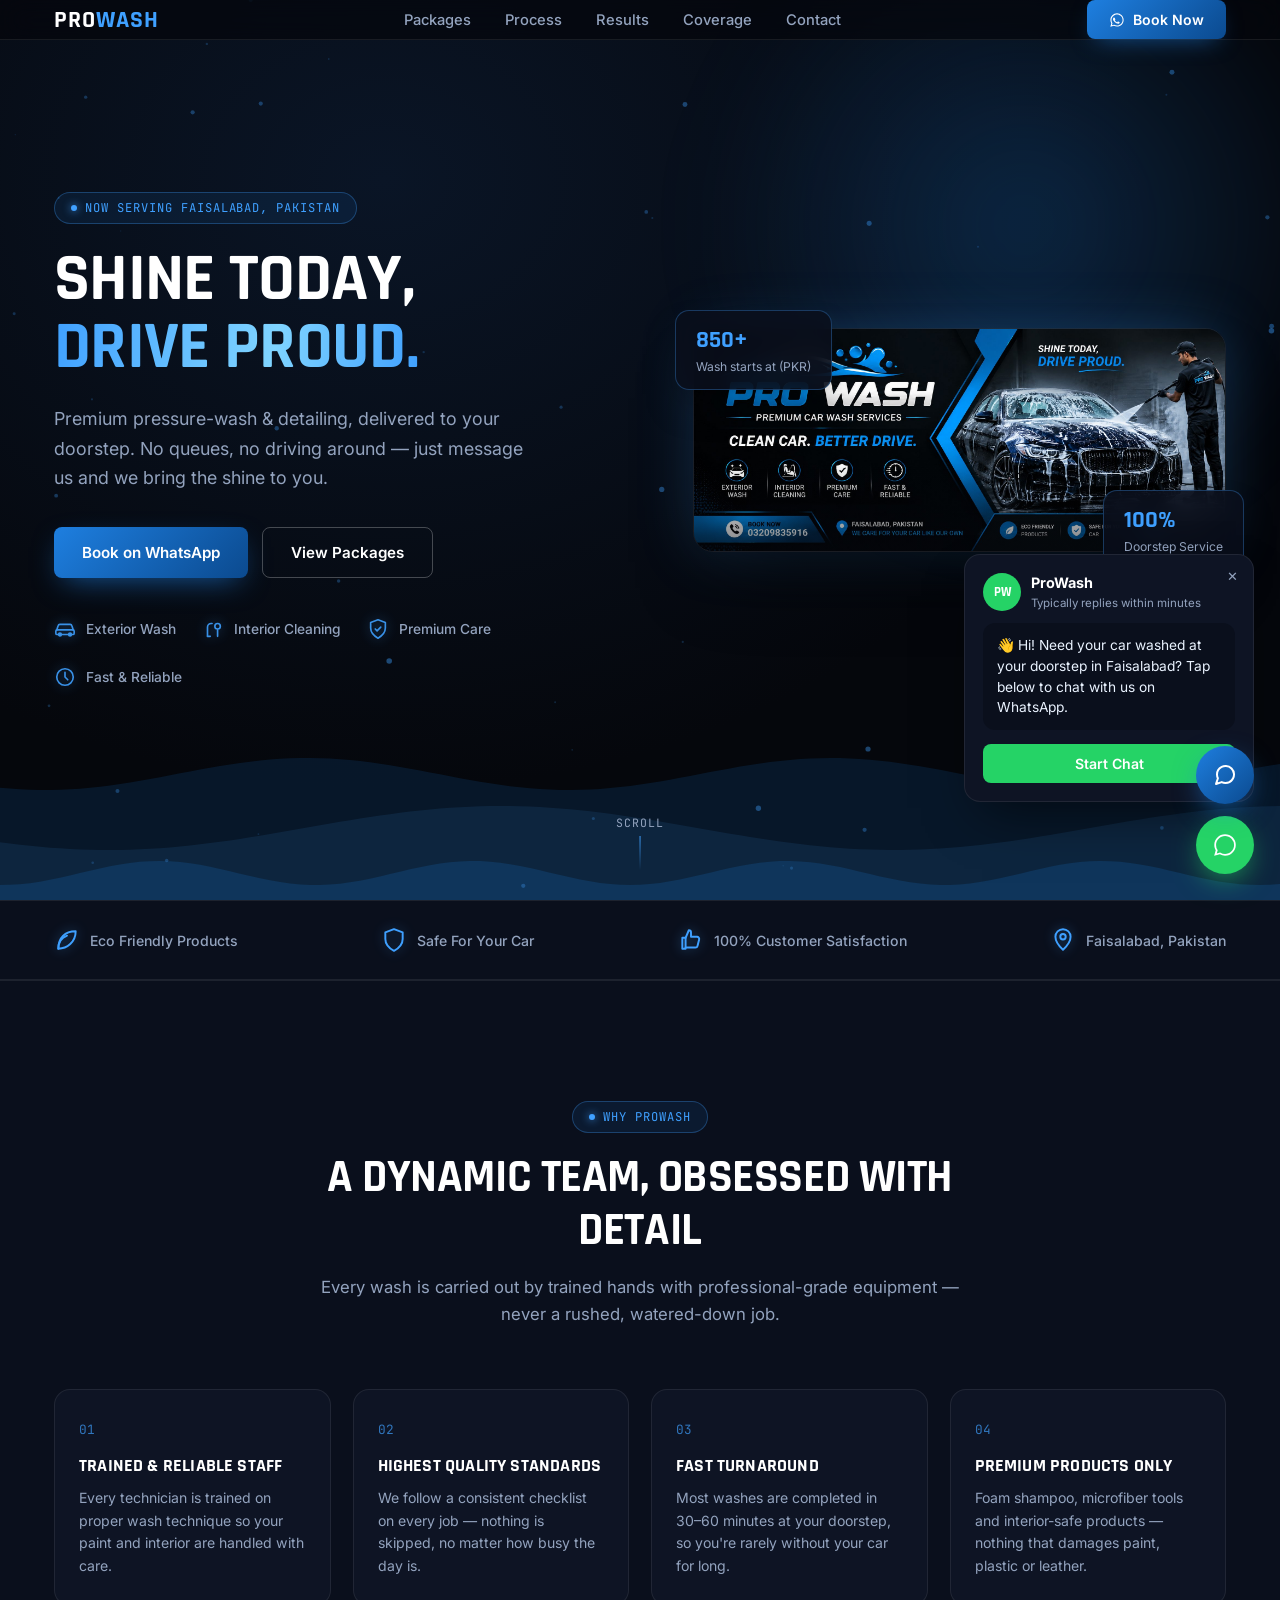
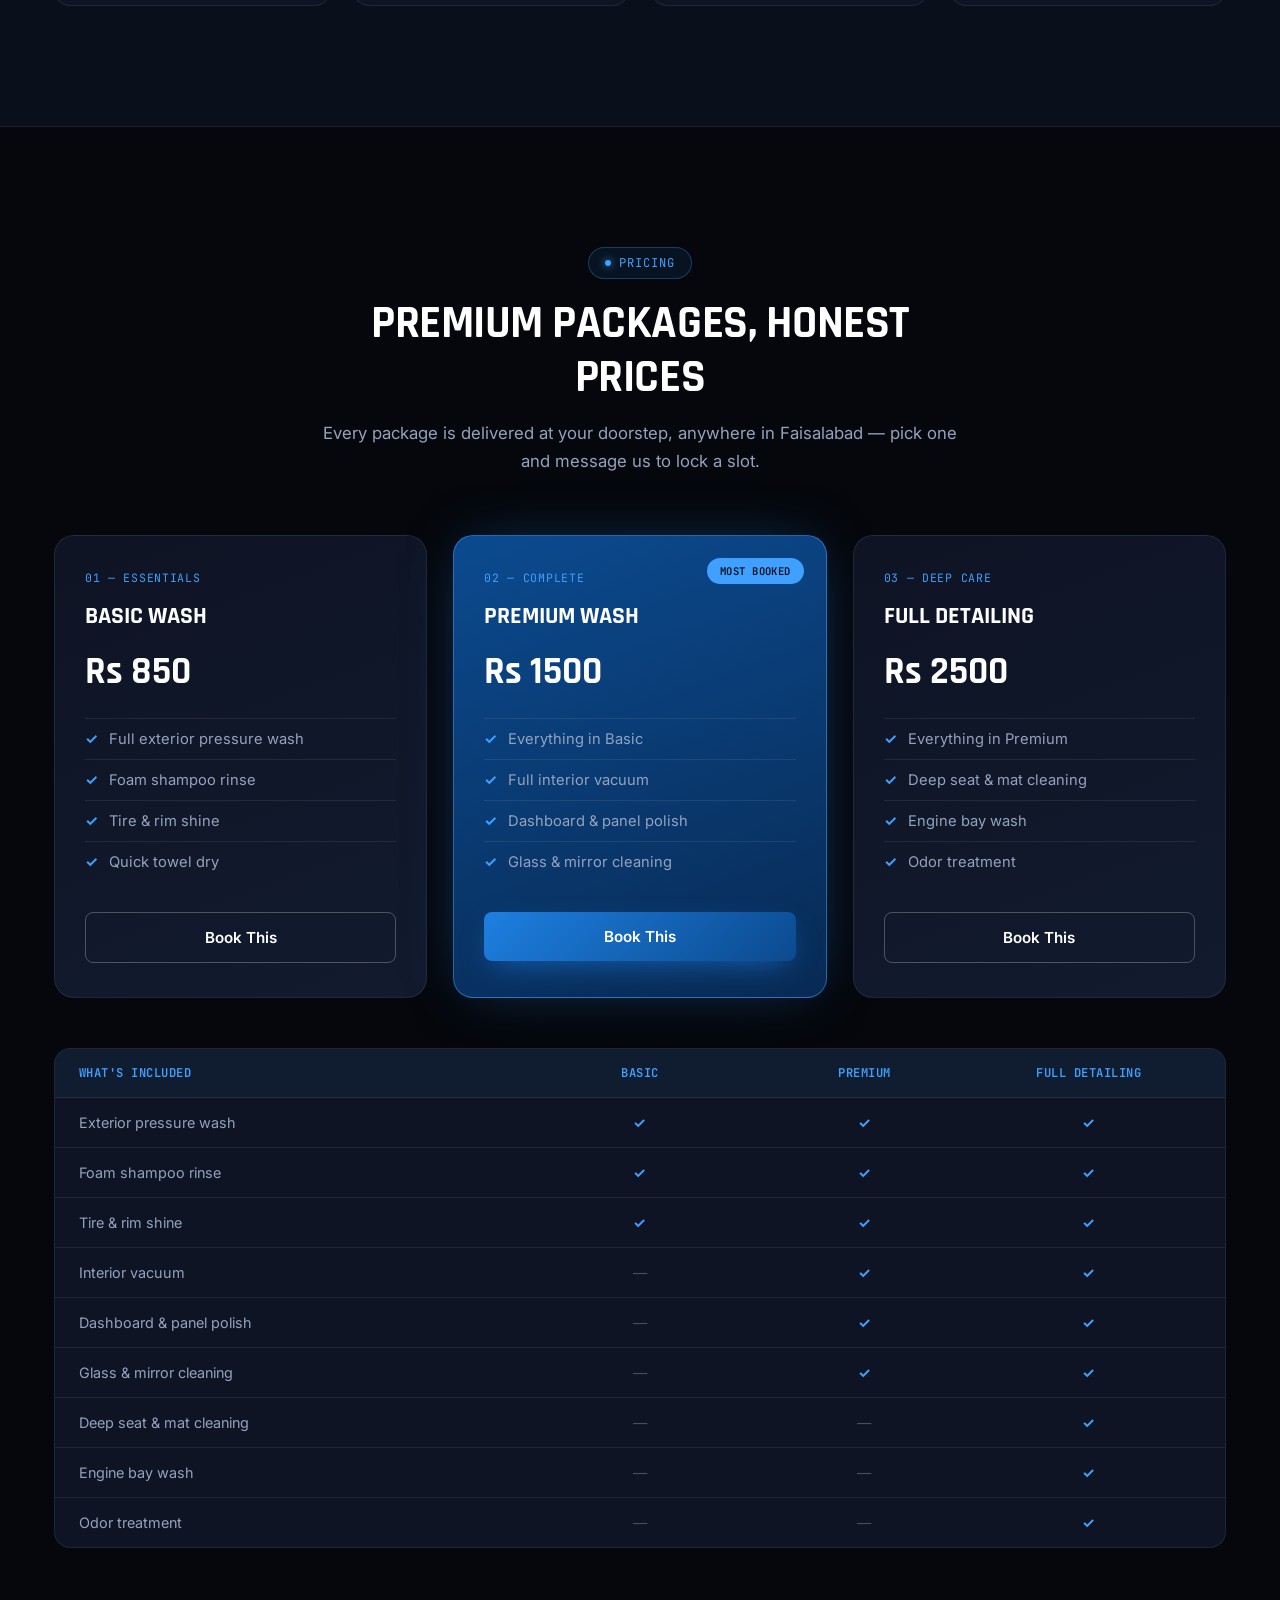
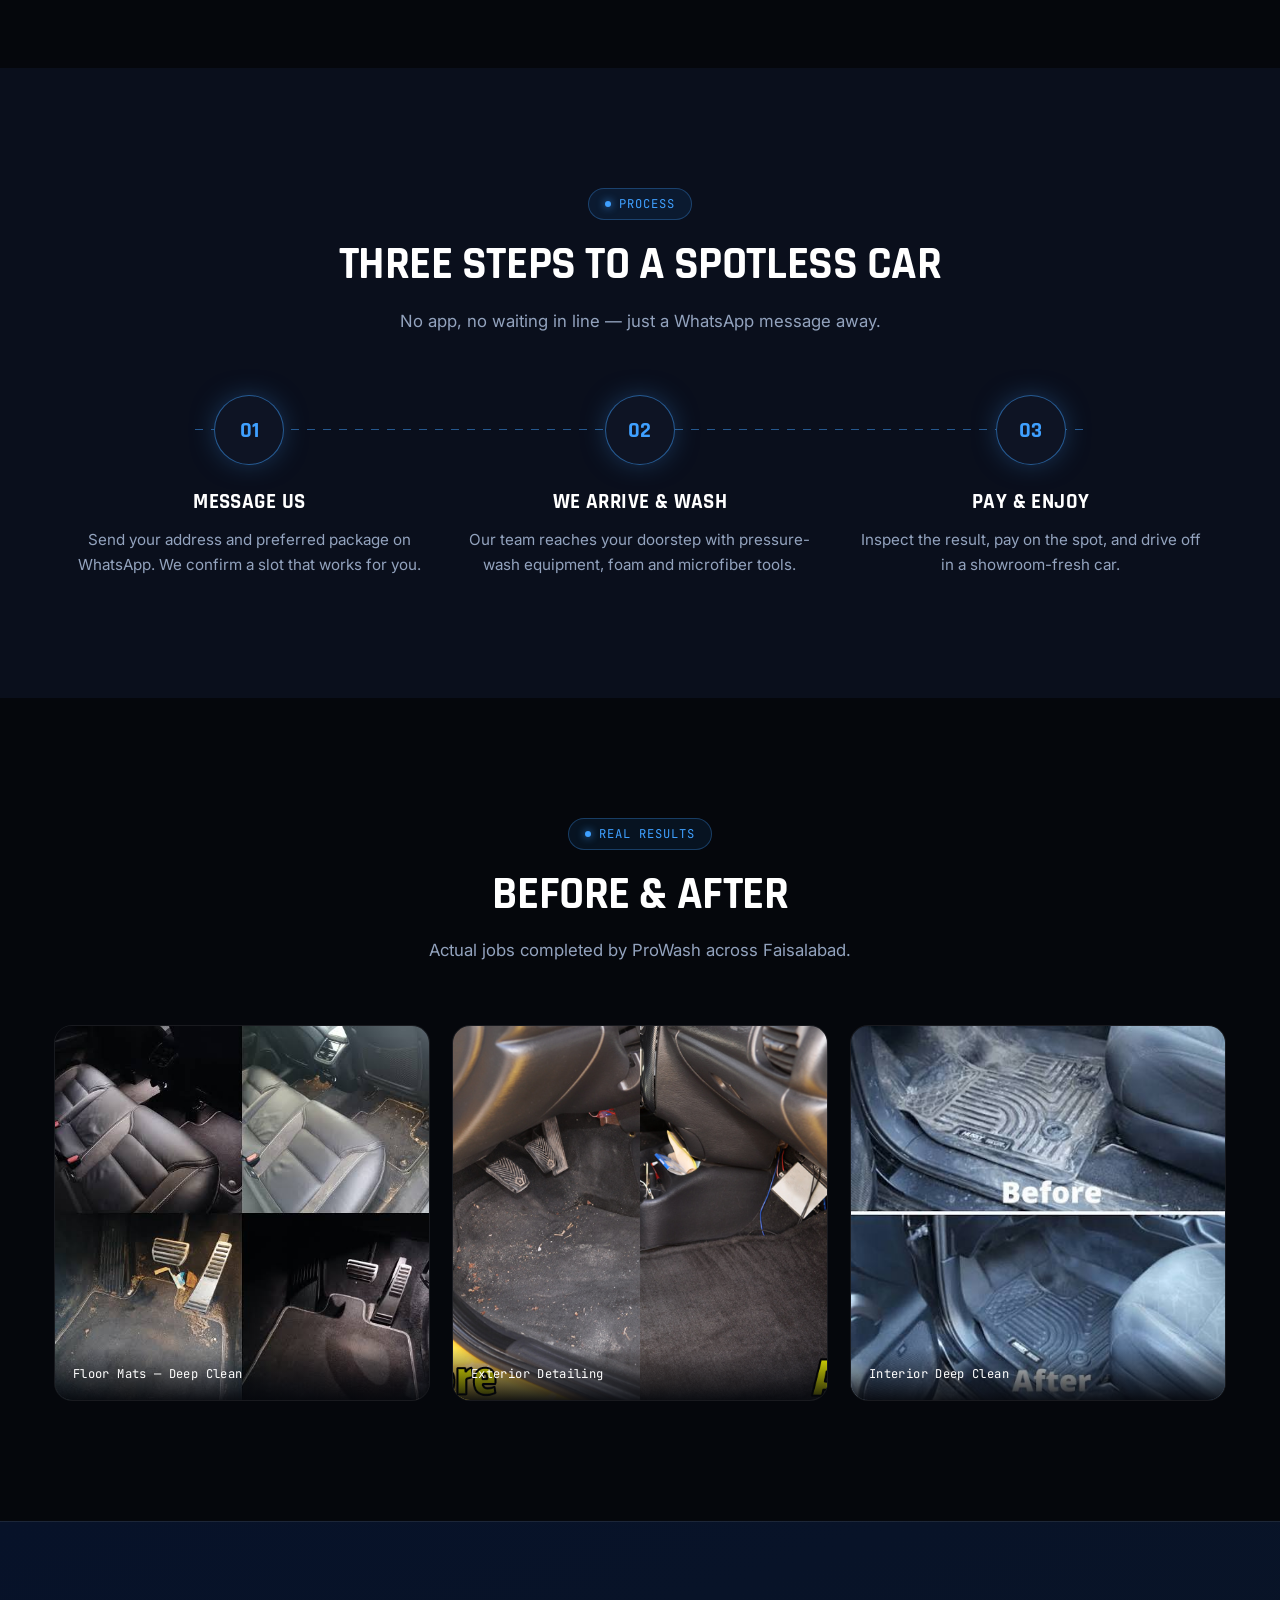
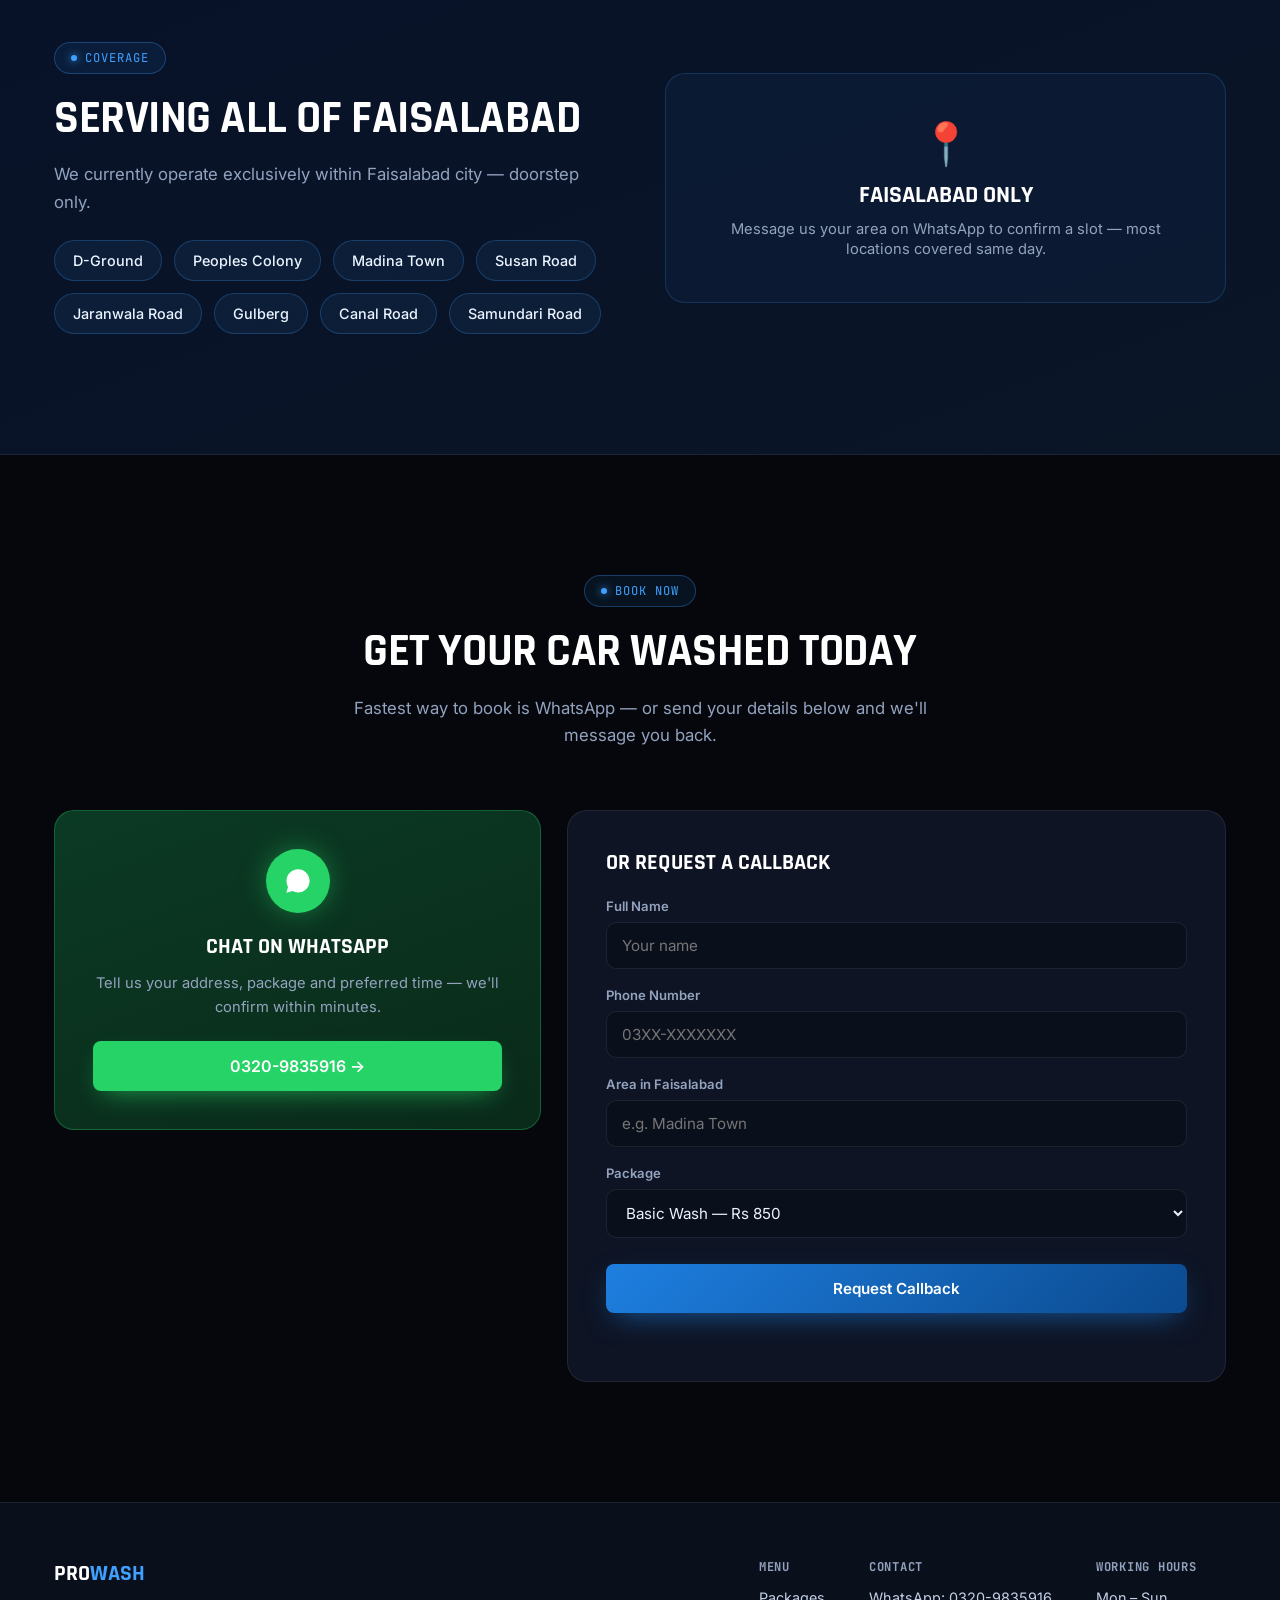
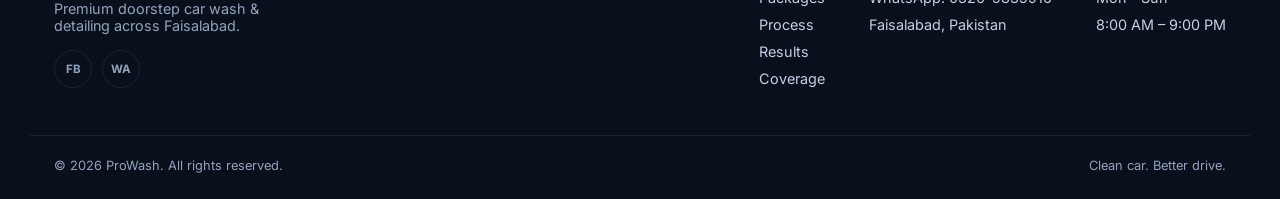
==== commit 1b46c5e0: "Add files via upload" ====
--- a/index.html
+++ b/index.html
@@ -289,6 +289,7 @@
         <div class="form-card reveal">
           <h3>Or request a callback</h3>
           <form action="https://formspree.io/f/mqerlodj" method="POST" id="bookForm">
+            <input type="hidden" name="_next" value="thankyou.html">
             <div class="form-row">
               <label>Full Name</label>
               <input type="text" name="name" placeholder="Your name" required>
@@ -325,7 +326,7 @@
       <div class="foot-logo">PRO<span>WASH</span></div>
       <p>Premium doorstep car wash &amp; detailing across Faisalabad.</p>
       <div class="foot-social">
-        <a href="https://www.facebook.com/prowashservice" aria-label="Facebook" target="_blank" rel="noopener">FB</a>
+        <a href="https://www.facebook.com/profile.php?id=61592198367920" aria-label="Facebook" target="_blank" rel="noopener">FB</a>
         <a href="https://wa.me/923209835916" aria-label="WhatsApp" target="_blank" rel="noopener">WA</a>
       </div>
     </div>
@@ -354,6 +355,37 @@
     <span>Clean car. Better drive.</span>
   </div>
 </footer>
+
+<!-- CHATBOT -->
+<div class="chat-widget" id="chatWidget">
+  <div class="chat-panel" id="chatPanel">
+    <div class="chat-head">
+      <div class="chat-head-info">
+        <div class="chat-avatar">PW</div>
+        <div>
+          <b>ProWash Assistant</b>
+          <span>Ask about pricing, areas, booking</span>
+        </div>
+      </div>
+      <button class="chat-close" id="chatClose" aria-label="Close chat">✕</button>
+    </div>
+    <div class="chat-body" id="chatBody">
+      <div class="chat-msg bot">👋 Hi! I'm the ProWash assistant. Ask me about our packages, prices, coverage area, or how booking works.</div>
+    </div>
+    <div class="chat-suggest" id="chatSuggest">
+      <button class="chip-btn">What are your prices?</button>
+      <button class="chip-btn">Do you cover my area?</button>
+      <button class="chip-btn">How does booking work?</button>
+    </div>
+    <form class="chat-input-row" id="chatForm">
+      <input type="text" id="chatInput" placeholder="Type your question..." autocomplete="off">
+      <button type="submit" aria-label="Send">➤</button>
+    </form>
+  </div>
+  <button class="chat-toggle" id="chatToggle" aria-label="Open chat assistant">
+    <svg width="24" height="24" viewBox="0 0 24 24" fill="none" stroke="#fff" stroke-width="2" stroke-linecap="round" stroke-linejoin="round"><path d="M21 11.5a8.38 8.38 0 0 1-.9 3.8 8.5 8.5 0 0 1-7.6 4.7 8.38 8.38 0 0 1-3.8-.9L3 21l1.9-5.7a8.38 8.38 0 0 1-.9-3.8 8.5 8.5 0 0 1 4.7-7.6 8.38 8.38 0 0 1 3.8-.9h.5a8.48 8.48 0 0 1 8 8v.5z"/></svg>
+  </button>
+</div>
 
 <div class="wa-widget" id="waWidget">
   <div class="wa-bubble" id="waBubble">
--- a/css/style.css
+++ b/css/style.css
@@ -370,6 +370,69 @@
 .foot-col h4{font-size:0.76rem;text-transform:uppercase;letter-spacing:0.06em;color:var(--muted);margin-bottom:14px;font-family:var(--font-mono);}
 .foot-col a, .foot-col p{display:block;font-size:0.9rem;margin-bottom:10px;color:#C4D0E5;}
 .foot-bottom{border-top:1px solid var(--line);padding-top:22px;font-size:0.8rem;display:flex;justify-content:space-between;flex-wrap:wrap;gap:10px;color:var(--muted);}
+
+/* ---------- CHATBOT WIDGET ---------- */
+.chat-widget{position:fixed;bottom:96px;right:26px;z-index:96;display:flex;flex-direction:column;align-items:flex-end;}
+.chat-toggle{
+  width:58px;height:58px;border-radius:50%;background:linear-gradient(135deg,var(--blue),var(--blue-deep));
+  border:none;display:flex;align-items:center;justify-content:center;cursor:pointer;
+  box-shadow:0 10px 30px -8px rgba(30,127,224,0.8);transition:transform .2s ease;
+}
+.chat-toggle:hover{transform:translateY(-2px) scale(1.04);}
+.chat-panel{
+  width:340px;max-width:calc(100vw - 52px);height:460px;max-height:calc(100vh - 180px);
+  background:var(--panel);border:1px solid var(--line);border-radius:18px;
+  box-shadow:0 30px 60px -20px rgba(0,0,0,0.65);
+  display:flex;flex-direction:column;overflow:hidden;margin-bottom:14px;
+  opacity:0;transform:translateY(16px) scale(0.97);pointer-events:none;
+  transition:opacity .25s ease, transform .25s ease;
+}
+.chat-panel.open{opacity:1;transform:translateY(0) scale(1);pointer-events:auto;}
+.chat-head{
+  background:linear-gradient(135deg,var(--blue-deep),#082A54);padding:14px 16px;
+  display:flex;align-items:center;justify-content:space-between;flex-shrink:0;
+}
+.chat-head-info{display:flex;align-items:center;gap:10px;}
+.chat-avatar{
+  width:34px;height:34px;border-radius:50%;background:rgba(255,255,255,0.15);color:#fff;
+  display:flex;align-items:center;justify-content:center;font-family:var(--font-display);
+  font-weight:700;font-size:0.72rem;flex-shrink:0;
+}
+.chat-head-info b{display:block;font-size:0.86rem;color:#fff;}
+.chat-head-info span{font-size:0.68rem;color:rgba(255,255,255,0.65);}
+.chat-close{background:none;border:none;color:rgba(255,255,255,0.7);font-size:0.85rem;cursor:pointer;}
+.chat-body{
+  flex:1;overflow-y:auto;padding:16px;display:flex;flex-direction:column;gap:10px;
+}
+.chat-msg{
+  max-width:85%;padding:10px 13px;border-radius:12px;font-size:0.86rem;line-height:1.5;
+}
+.chat-msg.bot{background:var(--bg-soft);color:var(--ice);align-self:flex-start;border-bottom-left-radius:4px;}
+.chat-msg.user{background:linear-gradient(135deg,var(--blue),var(--blue-deep));color:#fff;align-self:flex-end;border-bottom-right-radius:4px;}
+.chat-msg.typing{display:flex;gap:4px;align-items:center;padding:12px 14px;}
+.chat-msg.typing span{width:6px;height:6px;border-radius:50%;background:var(--muted);animation:typingDot 1.2s infinite;}
+.chat-msg.typing span:nth-child(2){animation-delay:.2s;}
+.chat-msg.typing span:nth-child(3){animation-delay:.4s;}
+@keyframes typingDot{0%,60%,100%{opacity:0.3;transform:translateY(0);}30%{opacity:1;transform:translateY(-3px);}}
+.chat-suggest{display:flex;gap:8px;flex-wrap:wrap;padding:0 16px 12px;flex-shrink:0;}
+.chip-btn{
+  background:rgba(63,160,255,0.08);border:1px solid rgba(63,160,255,0.25);color:var(--blue-bright);
+  font-size:0.72rem;padding:7px 12px;border-radius:100px;cursor:pointer;transition:background .2s ease;
+}
+.chip-btn:hover{background:rgba(63,160,255,0.16);}
+.chat-input-row{
+  display:flex;gap:8px;padding:12px;border-top:1px solid var(--line);flex-shrink:0;background:var(--bg-soft);
+}
+.chat-input-row input{
+  flex:1;background:var(--panel);border:1px solid var(--line);border-radius:10px;
+  padding:10px 14px;color:var(--ice);font-family:var(--font-body);font-size:0.86rem;
+}
+.chat-input-row input:focus{outline:none;border-color:var(--blue-bright);}
+.chat-input-row button{
+  width:38px;height:38px;border-radius:10px;background:var(--blue);border:none;color:#fff;
+  cursor:pointer;flex-shrink:0;font-size:0.9rem;transition:background .2s ease;
+}
+.chat-input-row button:hover{background:var(--blue-deep);}
 
 /* ---------- WHATSAPP WIDGET ---------- */
 .wa-widget{position:fixed;bottom:26px;right:26px;z-index:95;display:flex;flex-direction:column;align-items:flex-end;gap:14px;}
@@ -482,111 +545,3 @@
 @media (prefers-reduced-motion: reduce){
   *{animation:none !important;transition:none !important;}
 }
-
-/* ==========================================================
-   Enhanced interactivity: glow on hover for buttons, links,
-   highlighted text — plus the Thank You page styling
-   ========================================================== */
-
-/* Buttons: soft glowing halo that follows the mouse position */
-.btn{position:relative;overflow:hidden;isolation:isolate;}
-.btn::before{
-  content:'';position:absolute;inset:-2px;border-radius:inherit;z-index:-1;
-  background:radial-gradient(160px circle at var(--mx,50%) var(--my,50%),rgba(255,255,255,0.35),transparent 60%);
-  opacity:0;transition:opacity .35s ease;pointer-events:none;
-}
-.btn:hover::before{opacity:1;}
-.btn-primary:hover{box-shadow:0 16px 40px -8px rgba(30,127,224,0.95),0 0 34px rgba(63,160,255,0.55);}
-.btn-ghost:hover{box-shadow:0 0 24px rgba(63,160,255,0.35);}
-.btn:active{transform:translateY(-1px) scale(0.98);}
-
-/* Nav CTA + WhatsApp buttons get the same treatment */
-.nav-cta, .wa-btn{position:relative;overflow:hidden;isolation:isolate;transition:all .25s ease;}
-.nav-cta::before, .wa-btn::before{
-  content:'';position:absolute;inset:-2px;border-radius:inherit;z-index:-1;
-  background:radial-gradient(140px circle at var(--mx,50%) var(--my,50%),rgba(255,255,255,0.3),transparent 60%);
-  opacity:0;transition:opacity .35s ease;pointer-events:none;
-}
-.nav-cta:hover::before, .wa-btn:hover::before{opacity:1;}
-.nav-cta:hover{box-shadow:0 0 22px rgba(63,160,255,0.55);transform:translateY(-2px);}
-.wa-btn:hover{box-shadow:0 0 26px rgba(63,160,255,0.5);transform:translateY(-2px);}
-
-/* Nav links: glowing underline sweep + text glow on hover */
-.nav-links a{position:relative;transition:color .25s ease;}
-.nav-links a::after{
-  content:'';position:absolute;left:0;bottom:-6px;width:0;height:2px;border-radius:2px;
-  background:linear-gradient(90deg,var(--blue-bright),#7FD4FF);
-  box-shadow:0 0 10px var(--blue-bright);transition:width .3s ease;
-}
-.nav-links a:hover{color:var(--blue-bright);text-shadow:0 0 12px rgba(63,160,255,0.6);}
-.nav-links a:hover::after{width:100%;}
-
-/* Logo glow on hover */
-.logo{transition:text-shadow .3s ease,transform .3s ease;}
-.logo:hover{text-shadow:0 0 18px rgba(63,160,255,0.7);}
-
-/* Highlighted / gradient text: subtle glow pulse on hover */
-.grad-text{transition:filter .3s ease;display:inline-block;}
-.grad-text:hover{filter:drop-shadow(0 0 14px rgba(63,160,255,0.65));}
-
-.eyebrow{transition:box-shadow .3s ease,border-color .3s ease;}
-.eyebrow:hover{box-shadow:0 0 16px rgba(63,160,255,0.3);}
-
-/* Form inputs: glow on focus for a more responsive feel */
-.form-row input, .form-row select{
-  transition:border-color .25s ease,box-shadow .25s ease,transform .15s ease;
-}
-.form-row input:focus, .form-row select:focus{
-  outline:none;border-color:var(--blue-bright);
-  box-shadow:0 0 0 3px rgba(63,160,255,0.18),0 0 20px rgba(63,160,255,0.25);
-}
-.form-row input:hover, .form-row select:hover{border-color:rgba(63,160,255,0.5);}
-
-/* Card hover lift + glow (services, gallery, why-cards) */
-.pcard, .why-card, .gal-item, .form-card, .wa-card{
-  transition:transform .3s ease,box-shadow .3s ease,border-color .3s ease;
-}
-.pcard:hover, .why-card:hover, .form-card:hover, .wa-card:hover{
-  transform:translateY(-6px);border-color:rgba(63,160,255,0.4);
-  box-shadow:0 24px 50px -20px rgba(0,0,0,0.6),0 0 30px -8px rgba(63,160,255,0.3);
-}
-.gal-item:hover{box-shadow:0 0 30px -6px rgba(63,160,255,0.4);}
-
-/* Submit button loading state */
-.btn.is-loading{cursor:wait;opacity:0.85;}
-
-/* ---------- Thank You page ---------- */
-.ty-section{
-  min-height:100vh;display:flex;align-items:center;justify-content:center;
-  padding:100px 24px;position:relative;overflow:hidden;
-}
-.ty-card{
-  max-width:560px;width:100%;text-align:center;background:var(--panel);
-  border:1px solid var(--line);border-radius:20px;padding:56px 40px;
-  box-shadow:0 40px 80px -30px rgba(0,0,0,0.7);position:relative;z-index:2;
-  animation:tyPop .6s cubic-bezier(.2,.8,.2,1);
-}
-@keyframes tyPop{
-  0%{opacity:0;transform:translateY(24px) scale(0.96);}
-  100%{opacity:1;transform:translateY(0) scale(1);}
-}
-.ty-check{
-  width:88px;height:88px;margin:0 auto 26px;border-radius:50%;
-  background:linear-gradient(135deg,var(--blue),var(--blue-deep));
-  display:flex;align-items:center;justify-content:center;
-  box-shadow:0 0 0 8px rgba(63,160,255,0.12),0 0 40px rgba(63,160,255,0.4);
-  animation:tyCheckIn .5s .2s cubic-bezier(.2,.8,.2,1) both;
-}
-@keyframes tyCheckIn{
-  0%{transform:scale(0);opacity:0;}
-  100%{transform:scale(1);opacity:1;}
-}
-.ty-check svg{stroke:#fff;stroke-width:3;fill:none;stroke-linecap:round;stroke-linejoin:round;}
-.ty-card h1{font-size:clamp(1.8rem,4vw,2.4rem);margin-bottom:14px;}
-.ty-card p{color:var(--muted);font-size:1.02rem;line-height:1.65;margin-bottom:32px;}
-.ty-actions{display:flex;gap:14px;flex-wrap:wrap;justify-content:center;}
-.ty-glow{
-  position:absolute;width:600px;height:600px;border-radius:50%;
-  background:radial-gradient(circle,rgba(63,160,255,0.18),transparent 70%);
-  top:50%;left:50%;transform:translate(-50%,-50%);z-index:1;pointer-events:none;
-}
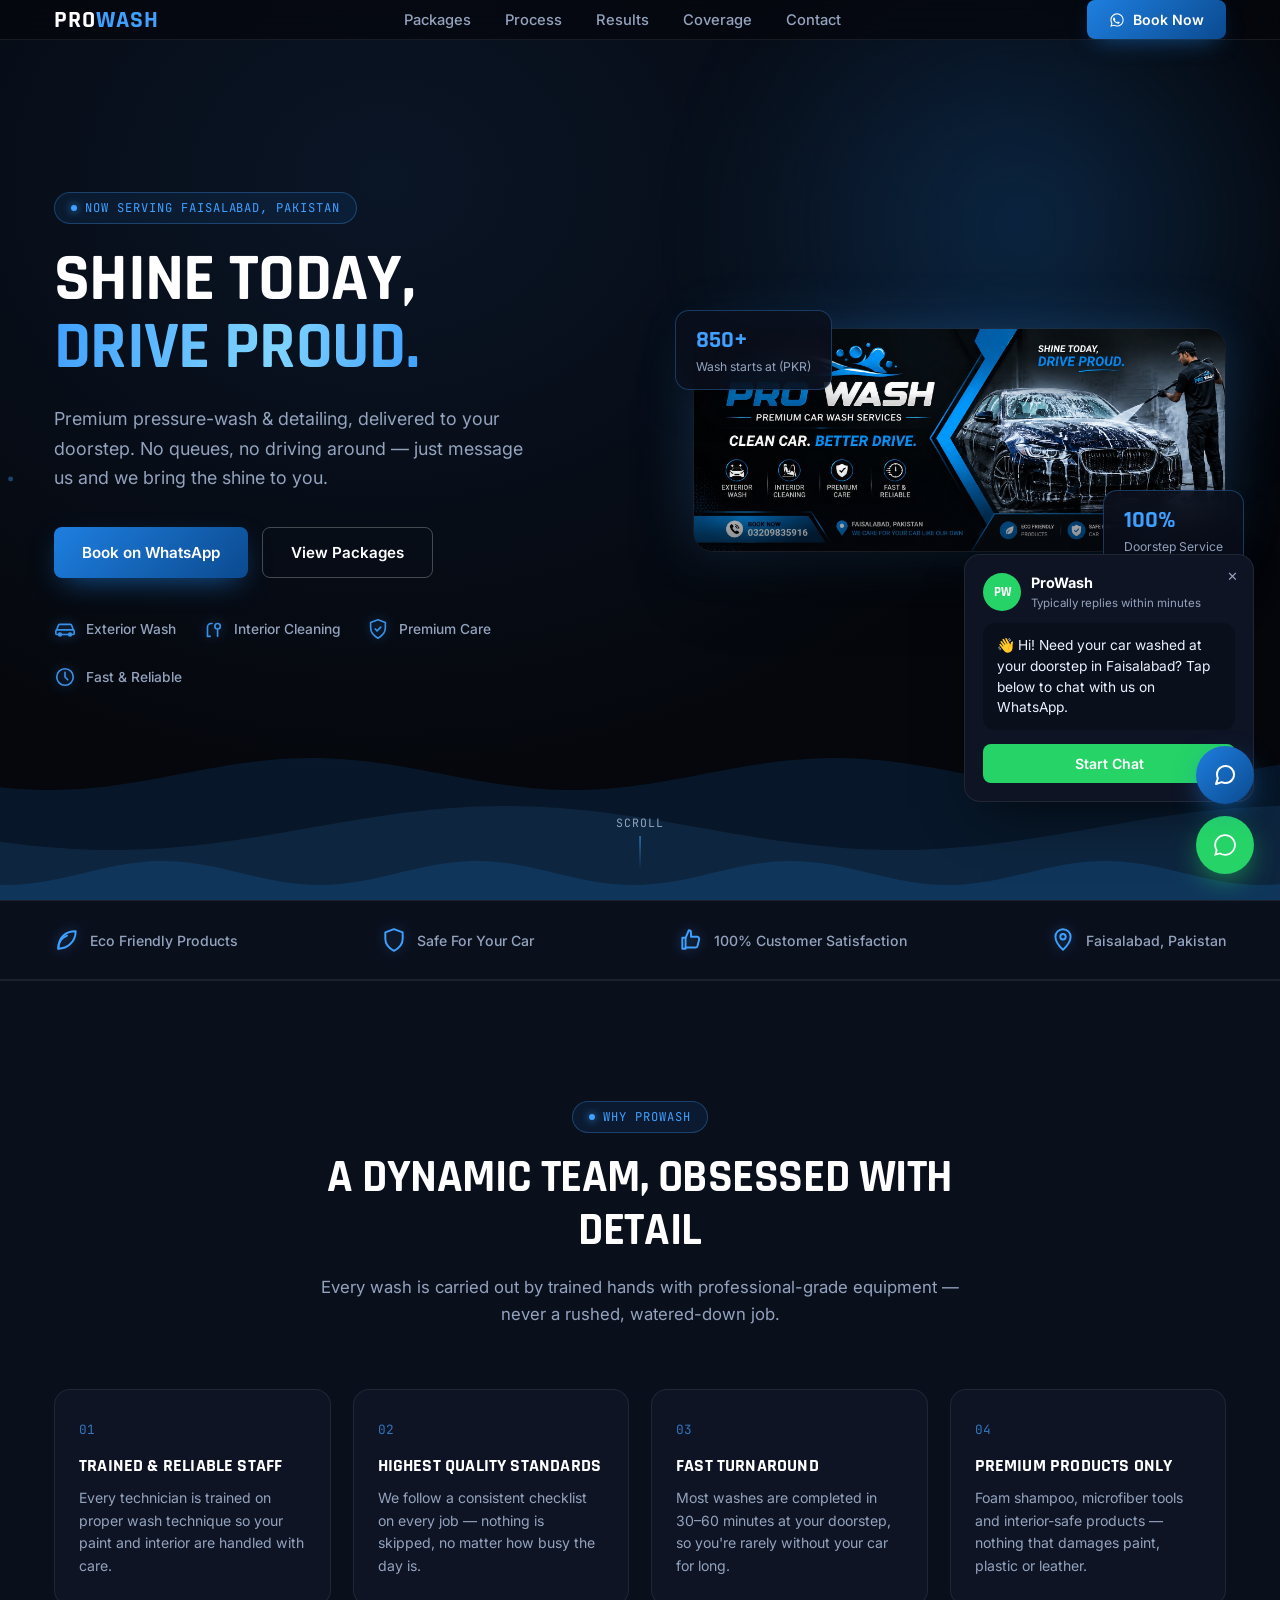
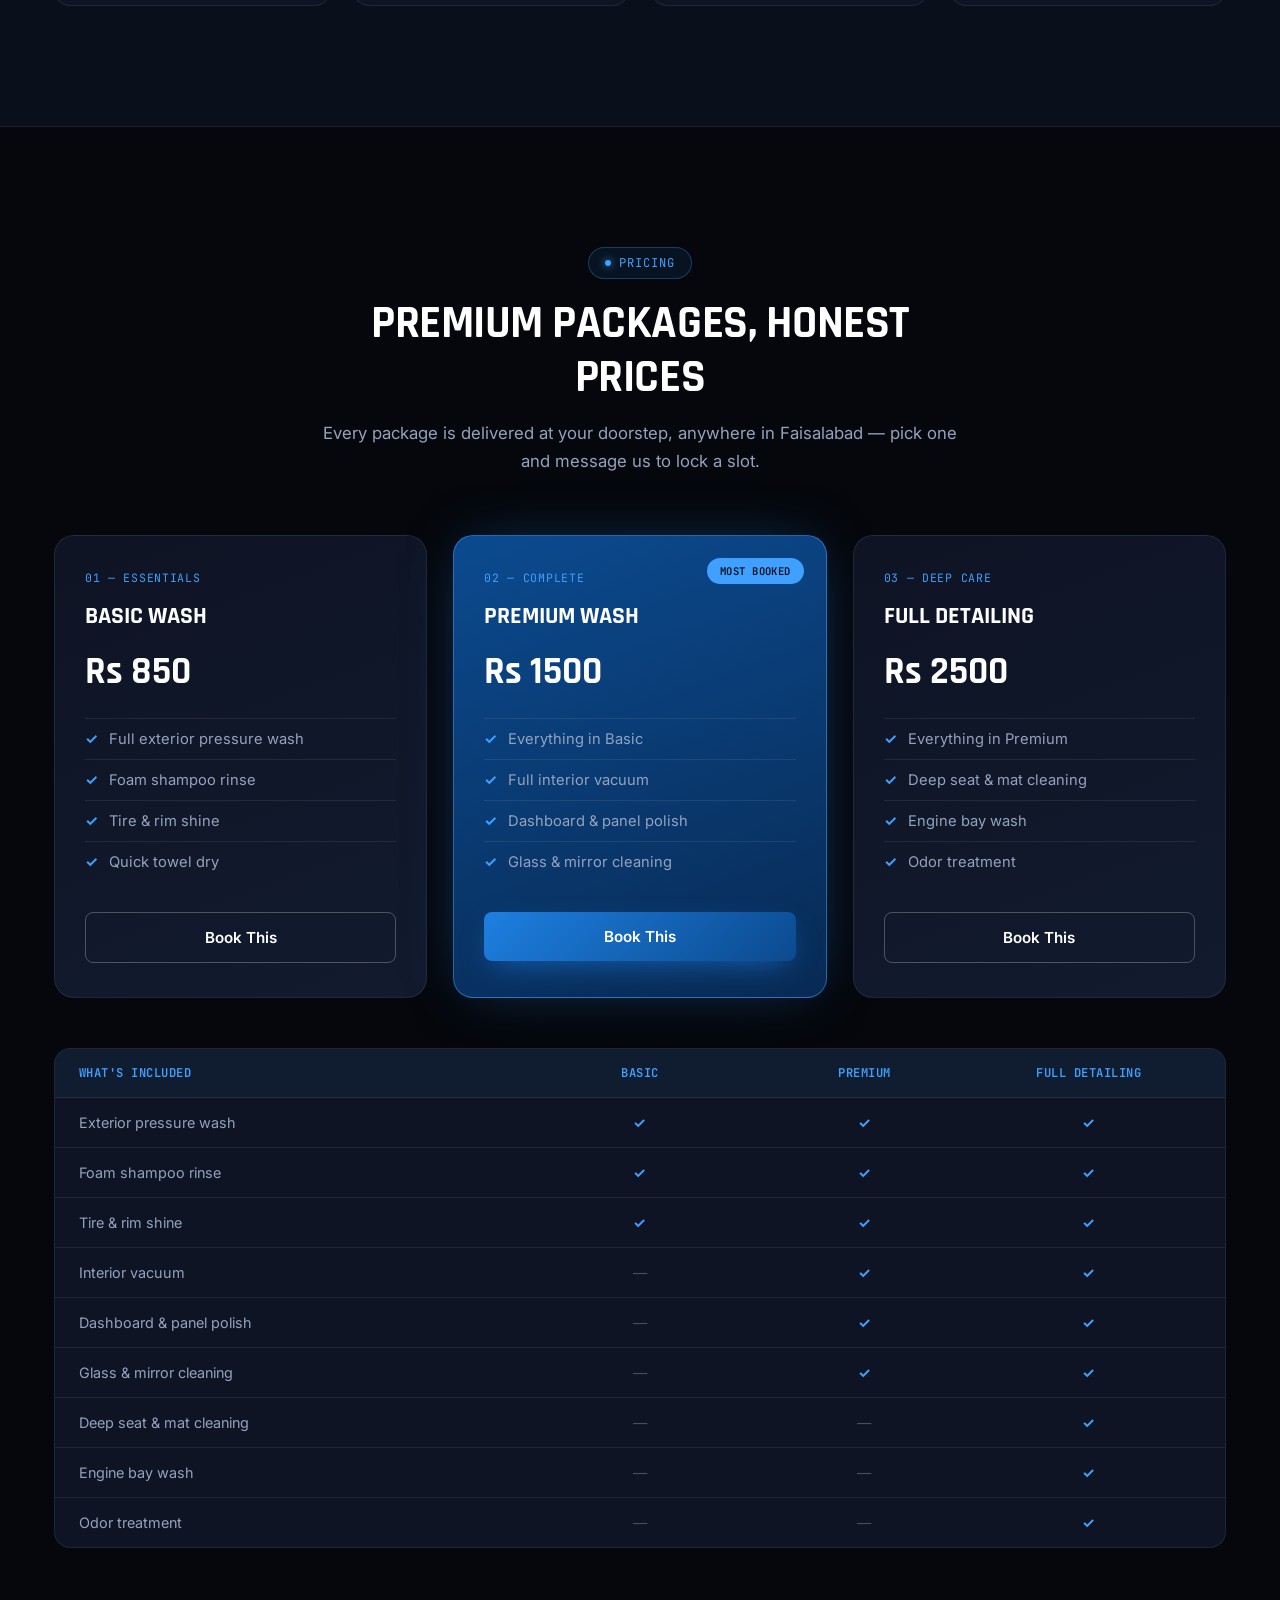
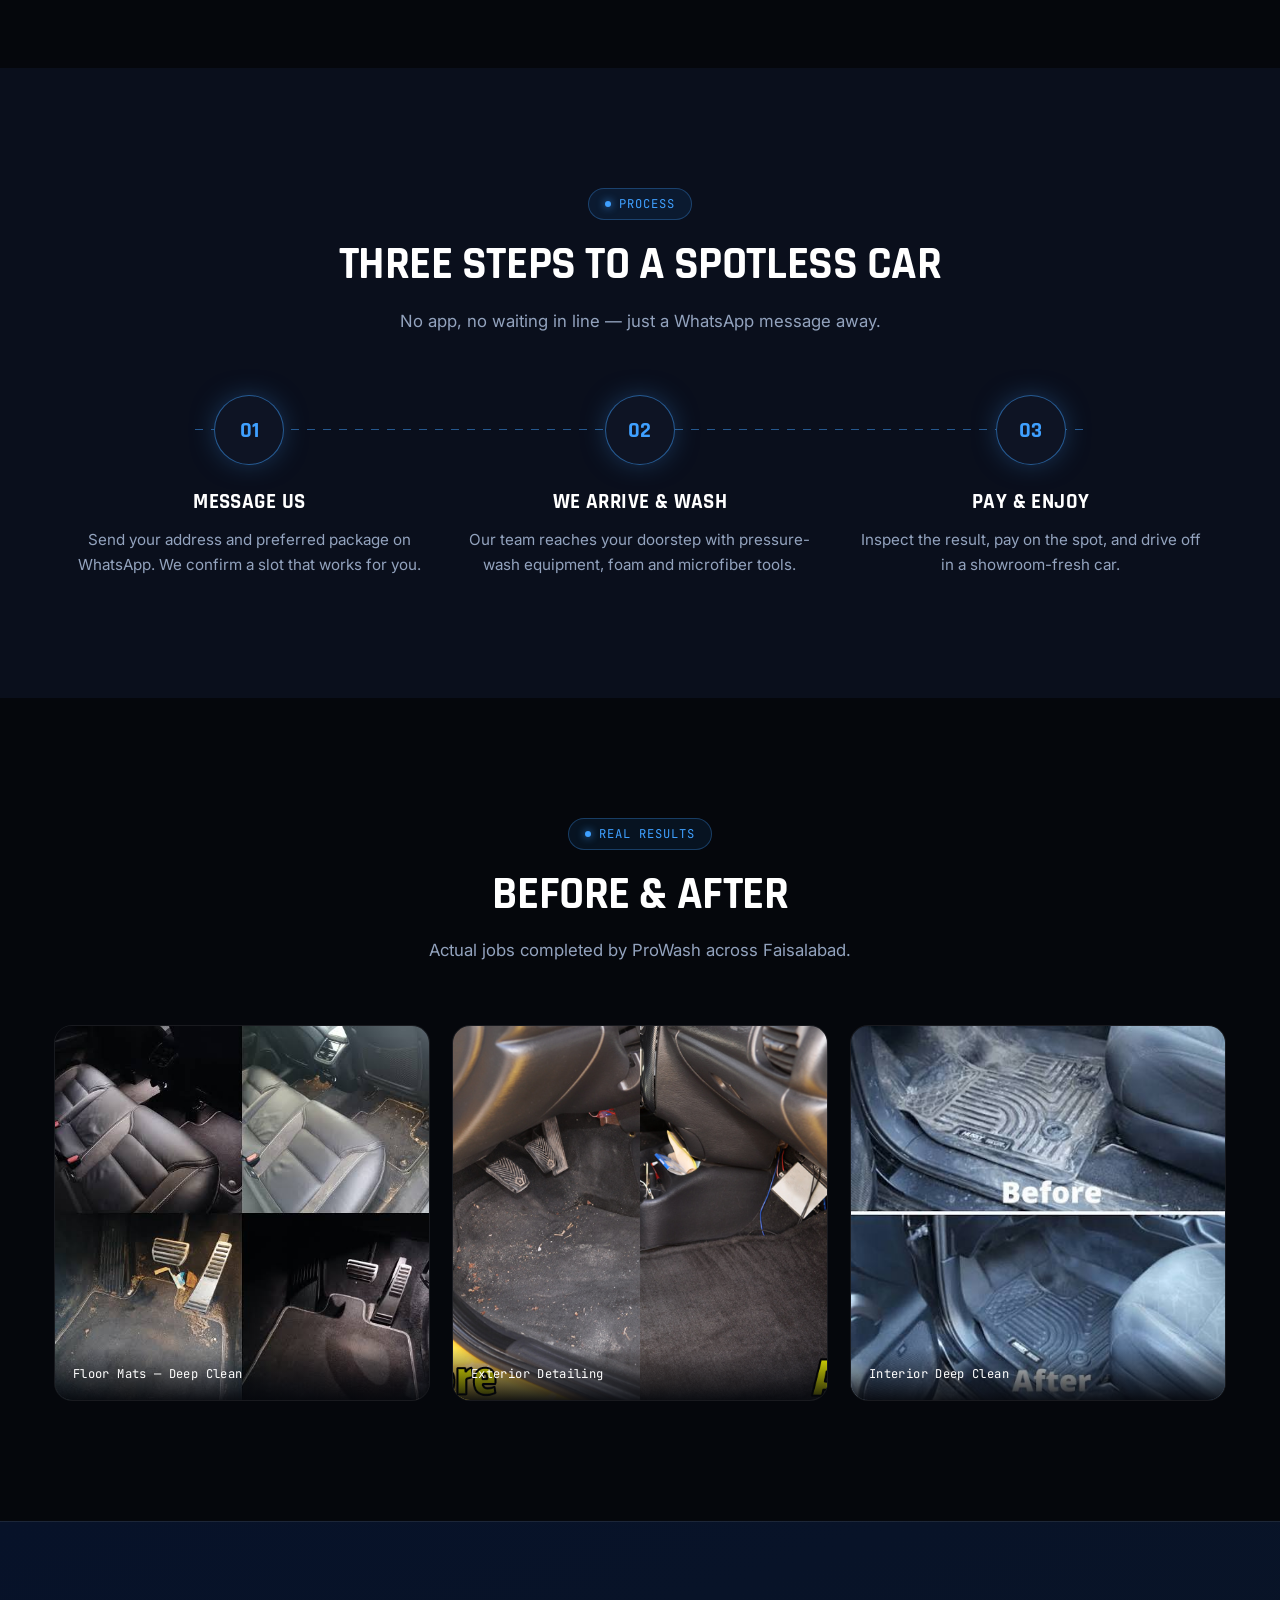
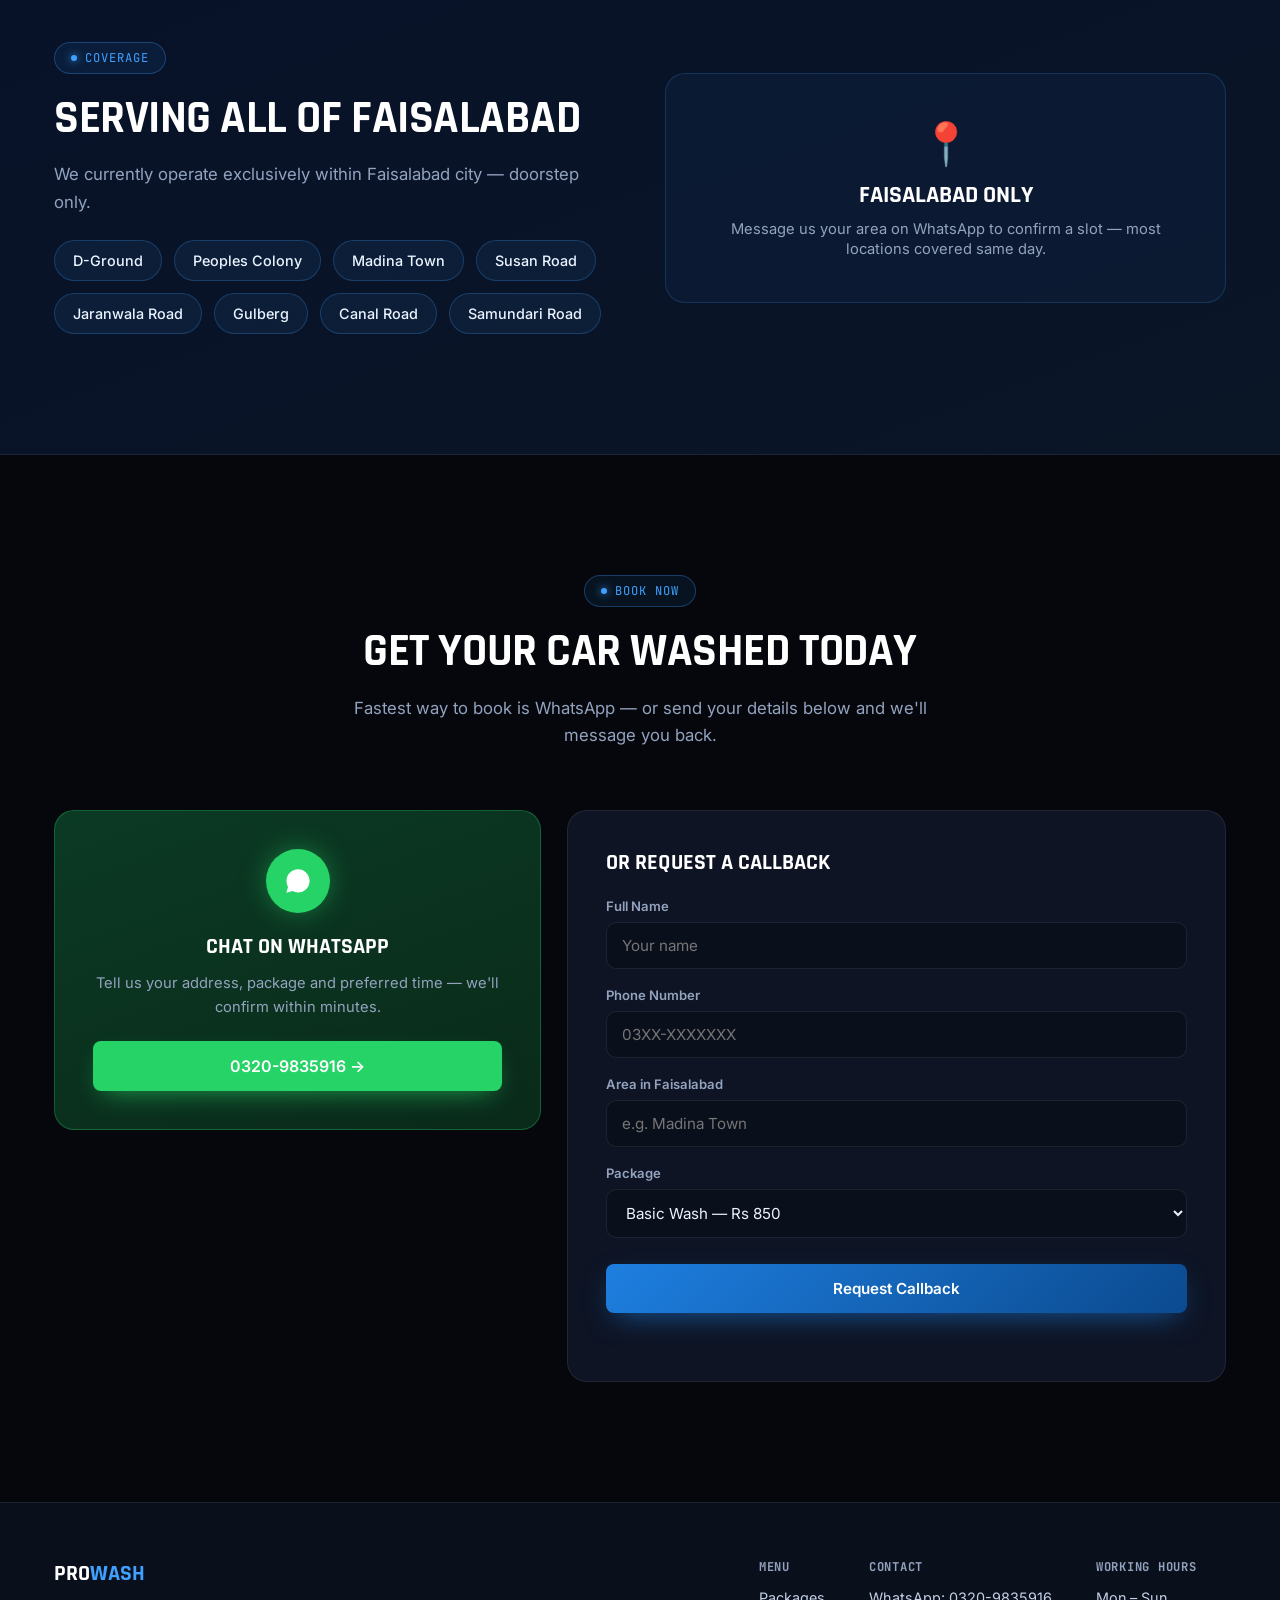
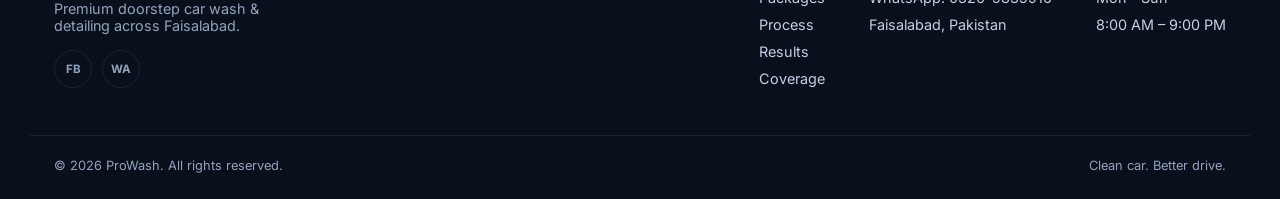
==== commit 430e0953: "Update index.html" ====
--- a/index.html
+++ b/index.html
@@ -326,7 +326,7 @@
       <div class="foot-logo">PRO<span>WASH</span></div>
       <p>Premium doorstep car wash &amp; detailing across Faisalabad.</p>
       <div class="foot-social">
-        <a href="https://www.facebook.com/profile.php?id=61592198367920" aria-label="Facebook" target="_blank" rel="noopener">FB</a>
+        <a href="https://www.facebook.com/prowashservice" aria-label="Facebook" target="_blank" rel="noopener">FB</a>
         <a href="https://wa.me/923209835916" aria-label="WhatsApp" target="_blank" rel="noopener">WA</a>
       </div>
     </div>
